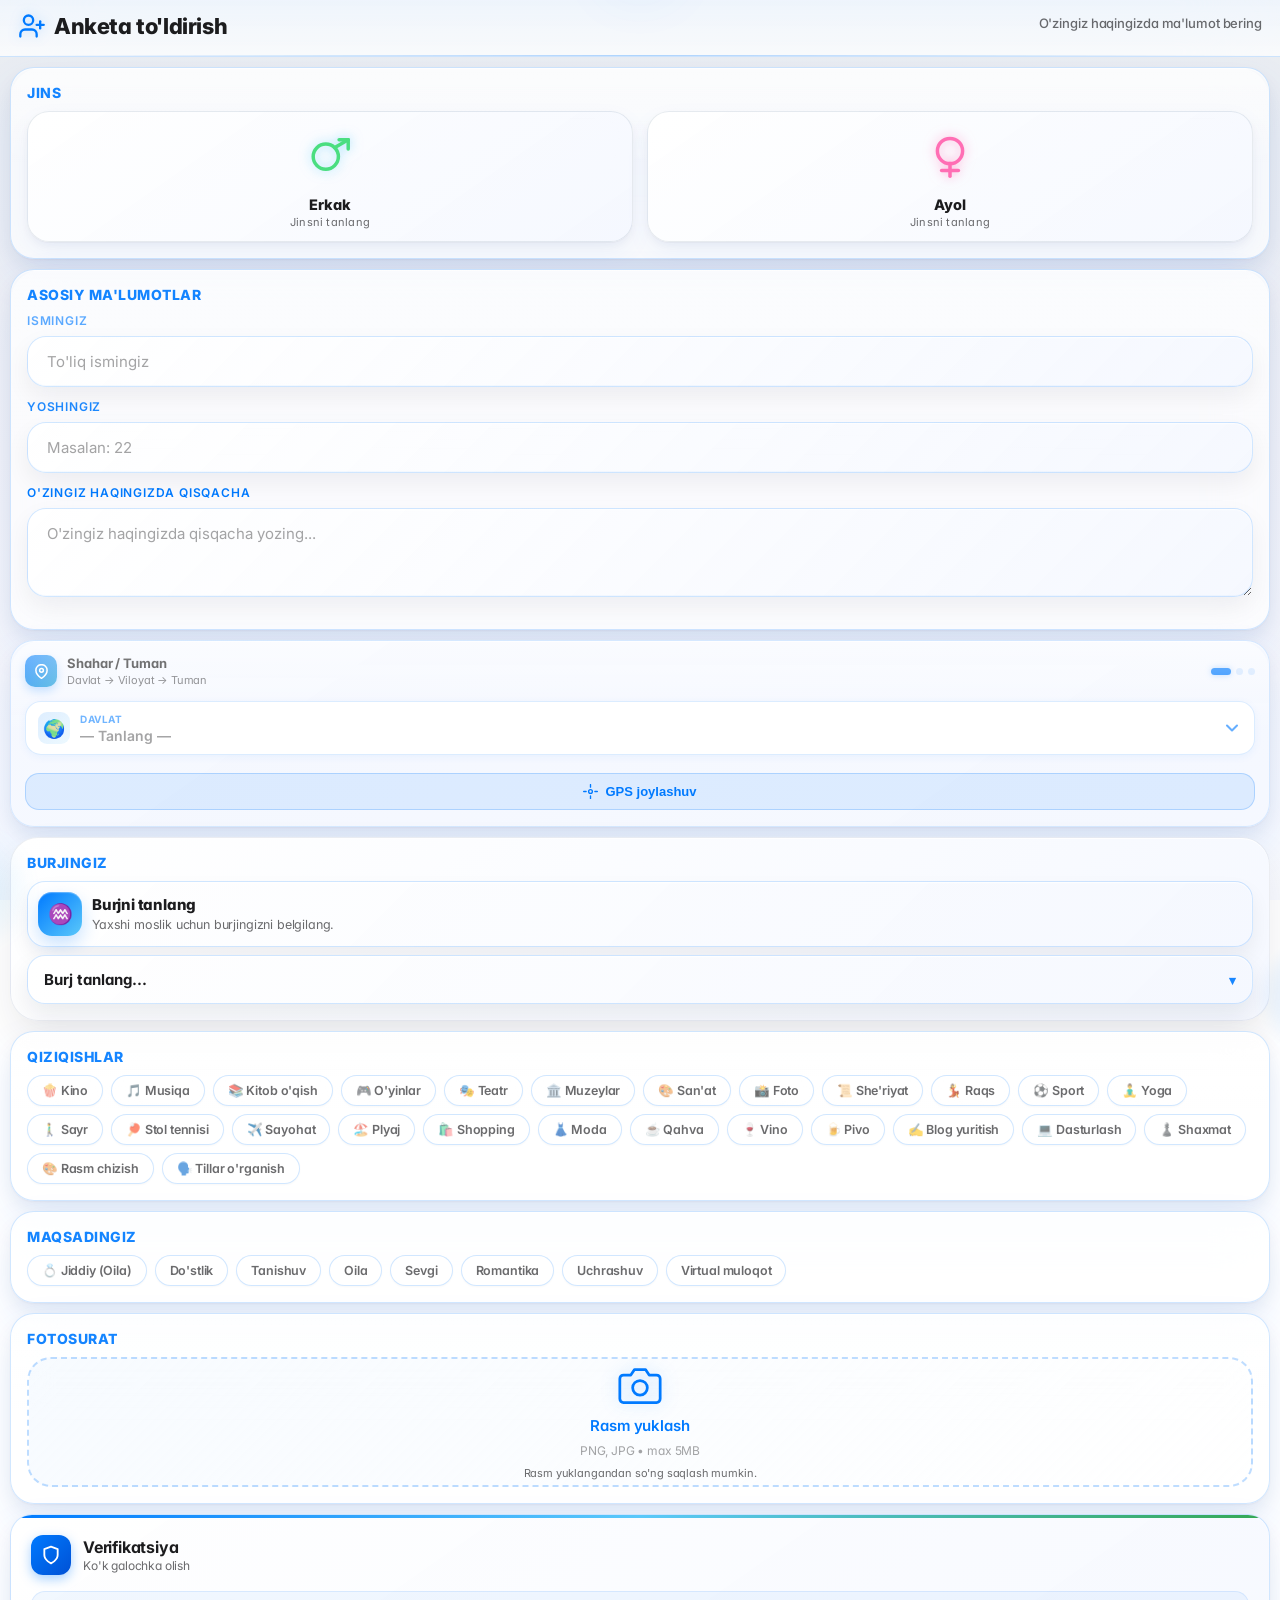
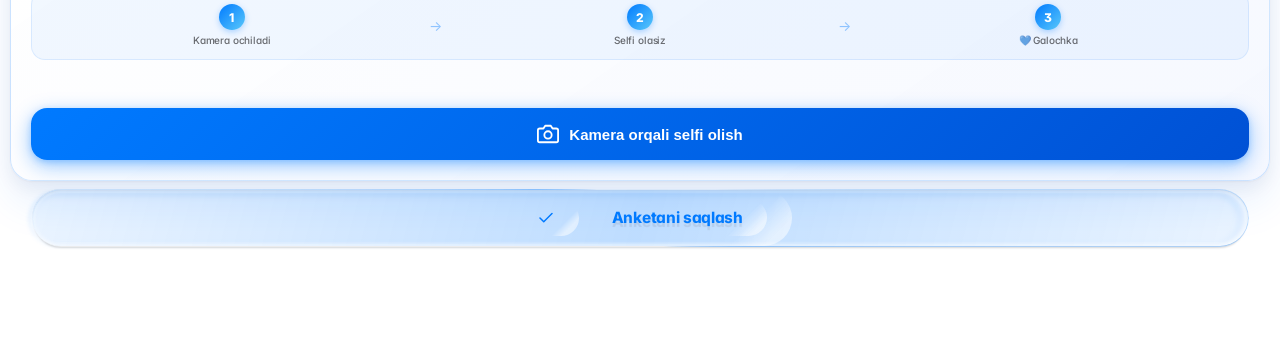
==== index.html @ a0c64627 "Update index.html" ====
<!DOCTYPE html>
<html lang="uz">
<head>
  <meta charset="UTF-8" />
  <meta name="viewport" content="width=device-width, initial-scale=1.0" />
  <meta name="theme-color" content="#F2F2F7" />
  <meta name="apple-mobile-web-app-capable" content="yes" />
  <meta name="apple-mobile-web-app-status-bar-style" content="default" />
  <title data-i18n="app_title">Do'stlik & Tanishuv</title>
  <link rel="preconnect" href="https://fonts.googleapis.com">
  <link rel="preconnect" href="https://fonts.gstatic.com" crossorigin>
  <script src="https://telegram.org/js/telegram-web-app.js"></script>
  <link rel="stylesheet" href="style.css" />
<base target="_blank">
</head>
<body>

<!-- TOAST -->
<div class="toast" id="toast"></div>

<!-- MATCH OVERLAY -->
<div id="match-overlay" class="match-overlay" style="display:none;">
  <div class="match-emoji">🎉</div>
  <h2 class="match-title">Match!</h2>
  <p class="match-sub" data-i18n="match_subtitle">Endi muloqot boshlashingiz mumkin</p>
  <button class="match-btn" onclick="closeMatchOverlay(); showPage('chats');" data-i18n="match_btn">Ajoyib!</button>
</div>

<!-- PROFILE DETAIL MODAL -->
<div id="profile-modal" class="modal-overlay" style="display:none;" onclick="closeProfileModal(event)">
  <div class="modal-content" onclick="event.stopPropagation()">
    <button class="modal-close" onclick="closeProfileModal()">✕</button>
    <div id="profile-modal-body"></div>
  </div>
</div>

<div id="likes-modal" class="modal-overlay" style="display:none;" onclick="closeLikesModal(event)">
  <div class="modal-content" onclick="event.stopPropagation()">
    <button class="modal-close" onclick="closeLikesModal()">✕</button>
    <div id="likes-modal-body"></div>
  </div>
</div>

<div id="search-results-modal" class="modal-overlay search-results-overlay" style="display:none;" onclick="closeSearchResultsModal(event)">
  <div class="search-results-sheet" onclick="event.stopPropagation()">
    <div class="results-float-controls">
      <button class="results-float-btn results-float-report" id="results-report-btn" onclick="event.stopPropagation(); reportCurrentSearchCandidate()" title="Shikoyat" style="display:none;">
        <svg viewBox="0 0 24 24" fill="none" stroke="currentColor" stroke-width="2" stroke-linecap="round" stroke-linejoin="round"><path d="M10.29 3.86 1.82 18a2 2 0 0 0 1.71 3h16.94a2 2 0 0 0 1.71-3L13.71 3.86a2 2 0 0 0-3.42 0z"/><line x1="12" y1="9" x2="12" y2="13"/><line x1="12" y1="17" x2="12.01" y2="17"/></svg>
      </button>
      <button class="results-float-btn results-float-close" onclick="event.stopPropagation(); closeSearchResultsModal()" title="Yopish">
        <svg viewBox="0 0 24 24" fill="none" stroke="currentColor" stroke-width="2.4" stroke-linecap="round" stroke-linejoin="round"><line x1="18" y1="6" x2="6" y2="18"/><line x1="6" y1="6" x2="18" y2="18"/></svg>
      </button>
    </div>
    <div id="search-results-panel-body" class="search-results-panel-body"></div>
  </div>
</div>

<div id="photo-viewer-modal" class="modal-overlay photo-viewer-overlay" style="display:none;" onclick="closePhotoViewer(event)">
  <div class="photo-viewer-shell" onclick="event.stopPropagation()">
    <button class="modal-close" onclick="closePhotoViewer()">✕</button>
    <div class="photo-viewer-frame">
      <img id="photo-viewer-img" src="" alt="" />
    </div>
    <div class="photo-viewer-caption" id="photo-viewer-caption" data-i18n="photo_viewer_photo">Foto</div>
  </div>
</div>

<!-- LIMIT EXCEEDED MODAL -->
<div id="limit-modal" class="modal-overlay" style="display:none;" onclick="closeLimitModal(event)">
  <div class="modal-content" onclick="event.stopPropagation()">
    <button class="modal-close" onclick="closeLimitModal()">✕</button>
    <div style="text-align:center; margin-bottom:20px;">
      <div style="font-size:48px; margin-bottom:12px;">⏳</div>
      <h2 style="font-size:22px; font-weight:800; margin-bottom:8px;" data-i18n="limit_exceeded_title">Kunlik limit tugadi</h2>
      <p style="color:var(--text-secondary); font-size:15px; line-height:1.5;" id="limit-modal-text" data-i18n="limit_exceeded_desc">
        Sizning kunlik limitingiz tugadi.
      </p>
    </div>
    <div style="background:var(--accent-tint-06); border:1px solid var(--glass-border); border-radius:16px; padding:16px; margin-bottom:16px;">
      <div style="font-weight:700; font-size:15px; margin-bottom:10px; color:var(--ios-blue);" data-i18n="daily_limits">📊 Kunlik limitlar:</div>
      <div style="font-size:14px; color:var(--text-secondary); line-height:2;">
        <span data-i18n="likes_limit">• Like: 25 ta</span><br>
        <span data-i18n="messages_limit">• Xabar yuborish: 10 ta</span><br>
        <span data-i18n="super_likes_limit">• Super Like: 10 ta</span>
      </div>
    </div>
    <div style="background:rgba(255,200,0,0.06); border:1px solid rgba(255,200,0,0.2); border-radius:16px; padding:16px; margin-bottom:16px;">
      <div style="font-weight:700; font-size:15px; margin-bottom:10px; color:#FF9500;" data-i18n="increase_limits">🎁 Limitni oshirish:</div>
      <div style="font-size:14px; color:var(--text-secondary); line-height:2;">
        <span data-i18n="invite_5">• Guruhga 5 ta odam qo'shing → 1 hafta limitsiz</span><br>
        <span data-i18n="invite_10">• Guruhga 10 ta odam qo'shing → 1 oy limitsiz</span>
      </div>
    </div>
    <button class="btn-primary" onclick="openReferralModal()" style="width:100%; padding:16px; border-radius:999rem; margin-bottom:10px;">
      <svg width="20" height="20" viewBox="0 0 24 24" fill="currentColor" style="flex-shrink:0; color:var(--ios-blue);"><path d="M16 11c1.66 0 2.99-1.34 2.99-3S17.66 5 16 5c-1.66 0-3 1.34-3 3s1.34 3 3 3zm-8 0c1.66 0 2.99-1.34 2.99-3S9.66 5 8 5C6.34 5 5 6.34 5 8s1.34 3 3 3zm0 2c-2.33 0-7 1.17-7 3.5V19h14v-2.5c0-2.33-4.67-3.5-7-3.5zm8 0c-.29 0-.62.02-.97.05 1.16.84 1.97 1.97 1.97 3.45V19h6v-2.5c0-2.33-4.67-3.5-7-3.5z"/></svg>
      <span data-i18n="join_group">Guruhga qo'shilish</span>
    </button>
    <div style="text-align:center;">
      <button onclick="closeLimitModal()" style="background:none; border:none; color:var(--text-secondary); font-size:14px; cursor:pointer;" data-i18n="tomorrow">
        Ertaga davom etish
      </button>
    </div>
  </div>
</div>


<!-- Language Modal -->
<div class="lang-modal-overlay" id="lang-modal">
    <div class="lang-modal-content">
        <h2 class="lang-modal-title" data-i18n="select_language">🌍 Tilni tanlang</h2>
        <div class="language-selector" id="lang-selector">
            <button class="lang-btn" data-lang="uz" onclick="selectLanguage('uz')">
                <span class="lang-flag">🇺🇿</span>
                <span class="lang-name" data-i18n="lang_uz">O'zbekcha</span>
            </button>
            <button class="lang-btn" data-lang="ru" onclick="selectLanguage('ru')">
                <span class="lang-flag">🇷🇺</span>
                <span class="lang-name" data-i18n="lang_ru">Русский</span>
            </button>
            <button class="lang-btn" data-lang="kk" onclick="selectLanguage('kk')">
                <span class="lang-flag">🇰🇿</span>
                <span class="lang-name" data-i18n="lang_kk">Қазақша</span>
            </button>
            <button class="lang-btn" data-lang="ky" onclick="selectLanguage('ky')">
                <span class="lang-flag">🇰🇬</span>
                <span class="lang-name" data-i18n="lang_ky">Кыргызча</span>
            </button>
            <button class="lang-btn" data-lang="kaa" onclick="selectLanguage('kaa')">
                <span class="lang-flag">🇺🇿</span>
                <span class="lang-name" data-i18n="lang_kaa">Qaraqalpaqsha</span>
            </button>
            <button class="lang-btn" data-lang="tg" onclick="selectLanguage('tg')">
                <span class="lang-flag">🇹🇯</span>
                <span class="lang-name" data-i18n="lang_tg">Тоҷикӣ</span>
            </button>
            <button class="lang-btn" data-lang="en" onclick="selectLanguage('en')">
                <span class="lang-flag">🇬🇧</span>
                <span class="lang-name" data-i18n="lang_en">English</span>
            </button>
        </div>
        <button class="lang-modal-close" onclick="closeLangModal()" data-i18n="close">Yopish</button>
    </div>
</div>

<!-- REFERRAL MODAL (YANGILANGAN) -->
<div id="referral-modal" class="modal-overlay" style="display:none;" onclick="closeReferralModal(event)">
  <div class="modal-content" onclick="event.stopPropagation()">
    <button class="modal-close" onclick="closeReferralModal()">✕</button>
    <div style="text-align:center; margin-bottom:20px;">
      <div style="font-size:48px; margin-bottom:12px;">👥</div>
      <h2 style="font-size:22px; font-weight:800; margin-bottom:8px;" data-i18n="join_group_title">Guruhga qo'shiling</h2>
      <p style="color:var(--text-secondary); font-size:15px; line-height:1.5;" data-i18n="join_group_desc">
        Do'stlaringizni guruhga taklif qiling va limitsiz foydalanish imkoniyatiga ega bo'ling!
      </p>
    </div>
    <div style="background:var(--accent-tint-06); border:1px solid var(--glass-border); border-radius:16px; padding:16px; margin-bottom:16px;">
      <div style="font-weight:700; font-size:15px; margin-bottom:10px; color:var(--ios-blue);" data-i18n="rewards">🎁 Mukofotlar:</div>
      <div style="font-size:14px; color:var(--text-secondary); line-height:2;">
        <span data-i18n="reward_5">• 5 ta do'st → 1 hafta limitsiz</span><br>
        <span data-i18n="reward_10">• 10 ta do'st → 1 oy limitsiz</span>
      </div>
    </div>
    <div id="referral-stats" style="font-size:14px; color:var(--text-secondary); margin-bottom:16px; text-align:center;"></div>
    <button id="referral-open-group-btn" onclick="openGroupLink()" style="width:100%; display:flex; align-items:center; justify-content:center; gap:8px; padding:15px 20px; background:var(--ios-blue); color:white; border:none; border-radius:18px; font-weight:700; font-size:15px; cursor:pointer;">
      <svg width="20" height="20" viewBox="0 0 24 24" fill="white"><path d="M21.05 3.02L2.87 10.1c-1.24.5-1.23 1.2-.23 1.5l4.65 1.45 1.8 5.5c.22.6.11.85.75.85.5 0 .72-.23 1-.5l2.4-2.32 4.98 3.67c.92.5 1.58.24 1.82-.85l3.3-15.5c.34-1.34-.5-1.94-1.29-1.38z"/></svg>
      <span data-i18n="open_group">Guruhni ochish</span>
    </button>
  </div>
</div>

<!-- CHAT ROOM MODAL -->
<div id="chat-modal" class="chat-modal" style="display:none;">
  <div class="chat-header">
    <button class="chat-back" onclick="closeChatRoom()">
      <svg width="24" height="24" viewBox="0 0 24 24" fill="none" stroke="currentColor" stroke-width="2.5" stroke-linecap="round" stroke-linejoin="round"><path d="M19 12H5M12 19l-7-7 7-7"/></svg>
    </button>
    <div class="chat-user-info">
      <img id="chat-user-photo" src="" alt="" />
      <span id="chat-user-name" data-i18n="chat_user_default">Foydalanuvchi</span>
    </div>
    <div class="anon-header-actions">
      <button class="anon-header-btn anon-header-btn-danger" onclick="openReportModal(currentChatPartner && currentChatPartner.user ? currentChatPartner.user.telegram_id : null, 'chat')" data-i18n-title="report_btn_title" title="Shikoyat">
        <svg width="20" height="20" viewBox="0 0 24 24" fill="none" stroke="currentColor" stroke-width="2" stroke-linecap="round" stroke-linejoin="round"><path d="M4 15s1-1 4-1 5 2 8 2 4-1 4-1V3s-1 1-4 1-5-2-8-2-4 1-4 1z"/><line x1="4" y1="22" x2="4" y2="15"/></svg>
      </button>
    </div>
  </div>
  <div class="chat-messages" id="chat-messages"></div>
  <div id="emoji-panel" class="emoji-panel" style="display:none;">
    <div class="emoji-grid">
      <span onclick="insertEmoji('😊')">😊</span><span onclick="insertEmoji('😂')">😂</span><span onclick="insertEmoji('❤️')">❤️</span><span onclick="insertEmoji('🥰')">🥰</span><span onclick="insertEmoji('😍')">😍</span><span onclick="insertEmoji('🔥')">🔥</span>
      <span onclick="insertEmoji('👋')">👋</span><span onclick="insertEmoji('👍')">👍</span><span onclick="insertEmoji('🙏')">🙏</span><span onclick="insertEmoji('😘')">😘</span><span onclick="insertEmoji('💋')">💋</span><span onclick="insertEmoji('🌹')">🌹</span>
      <span onclick="insertEmoji('😎')">😎</span><span onclick="insertEmoji('🤔')">🤔</span><span onclick="insertEmoji('😅')">😅</span><span onclick="insertEmoji('😭')">😭</span><span onclick="insertEmoji('🥺')">🥺</span><span onclick="insertEmoji('😜')">😜</span>
      <span onclick="insertEmoji('✨')">✨</span><span onclick="insertEmoji('🎉')">🎉</span><span onclick="insertEmoji('💯')">💯</span><span onclick="insertEmoji('😇')">😇</span><span onclick="insertEmoji('🤗')">🤗</span><span onclick="insertEmoji('💪')">💪</span>
    </div>
  </div>
  <div class="chat-input-area">
    <button class="chat-emoji-btn" onclick="toggleEmojiPanel()" title="Emoji">
      <svg width="22" height="22" viewBox="0 0 24 24" fill="none" stroke="currentColor" stroke-width="2" stroke-linecap="round" stroke-linejoin="round"><circle cx="12" cy="12" r="10"/><path d="M8 14s1.5 2 4 2 4-2 4-2"/><line x1="9" y1="9" x2="9.01" y2="9"/><line x1="15" y1="9" x2="15.01" y2="9"/></svg>
    </button>
    <label class="chat-img-btn" data-i18n-title="chat_image_btn" title="Rasm yuborish">
      <input type="file" accept="image/*" style="display:none;" onchange="sendImageMessage(this)" />
      <svg width="22" height="22" viewBox="0 0 24 24" fill="none" stroke="currentColor" stroke-width="2" stroke-linecap="round" stroke-linejoin="round"><rect x="3" y="3" width="18" height="18" rx="2" ry="2"/><circle cx="8.5" cy="8.5" r="1.5"/><polyline points="21 15 16 10 5 21"/></svg>
    </label>
    <div class="chat-input-wrap">
      <input type="text" id="chat-input" class="chat-input-field" data-i18n-placeholder="chat_input_placeholder" placeholder="Xabar yozing..." maxlength="500" onkeydown="if(event.key==='Enter'){event.preventDefault();sendChatMessage();}" />
    </div>
    <button class="chat-send-btn" id="chat-send-btn" onclick="sendChatMessage()">
      <svg width="20" height="20" viewBox="0 0 24 24" fill="none" stroke="currentColor" stroke-width="2.5" stroke-linecap="round" stroke-linejoin="round"><line x1="22" y1="2" x2="11" y2="13"/><polygon points="22 2 15 22 11 13 2 9 22 2"/></svg>
    </button>
  </div>
</div>


<!-- ANONIM TUNGI CHAT MODAL -->
<div id="anon-chat-modal" class="chat-modal" style="display:none;">
  <div class="chat-header">
    <button class="chat-back" onclick="closeAnonChatRoom()">
      <svg width="24" height="24" viewBox="0 0 24 24" fill="none" stroke="currentColor" stroke-width="2.5" stroke-linecap="round" stroke-linejoin="round"><path d="M19 12H5M12 19l-7-7 7-7"/></svg>
    </button>
    <div class="chat-user-info">
      <div class="anon-avatar">🕶️</div>
      <span data-i18n="anon_title">Anonim suhbatdosh</span>
    </div>
    <div class="anon-header-actions">
      <button class="anon-header-btn" id="anon-reveal-btn" onclick="requestAnonReveal()" data-i18n-title="anon_reveal_btn" title="Profilni ochish">
        <svg width="20" height="20" viewBox="0 0 24 24" fill="none" stroke="currentColor" stroke-width="2" stroke-linecap="round" stroke-linejoin="round"><path d="M1 12s4-8 11-8 11 8 11 8-4 8-11 8-11-8-11-8z"/><circle cx="12" cy="12" r="3"/></svg>
      </button>
      <button class="anon-header-btn anon-header-btn-danger" onclick="openReportModal(null, 'anon_chat')" data-i18n-title="report_btn_title" title="Shikoyat">
        <svg width="20" height="20" viewBox="0 0 24 24" fill="none" stroke="currentColor" stroke-width="2" stroke-linecap="round" stroke-linejoin="round"><path d="M4 15s1-1 4-1 5 2 8 2 4-1 4-1V3s-1 1-4 1-5-2-8-2-4 1-4 1z"/><line x1="4" y1="22" x2="4" y2="15"/></svg>
      </button>
      <button class="anon-header-btn anon-header-btn-danger" onclick="disconnectAnonChat()" data-i18n-title="anon_disconnect_btn" title="Ajratish">
        <svg width="20" height="20" viewBox="0 0 24 24" fill="none" stroke="currentColor" stroke-width="2" stroke-linecap="round" stroke-linejoin="round"><line x1="18" y1="6" x2="6" y2="18"/><line x1="6" y1="6" x2="18" y2="18"/></svg>
      </button>
    </div>
  </div>
  <div id="anon-reveal-status" class="anon-reveal-status" style="display:none;"></div>
  <div class="chat-messages" id="anon-chat-messages"></div>
  <div id="anon-emoji-panel" class="emoji-panel" style="display:none;">
    <div class="emoji-grid">
      <span onclick="insertEmoji('😊','anon-chat-input')">😊</span><span onclick="insertEmoji('😂','anon-chat-input')">😂</span><span onclick="insertEmoji('❤️','anon-chat-input')">❤️</span><span onclick="insertEmoji('🥰','anon-chat-input')">🥰</span><span onclick="insertEmoji('😍','anon-chat-input')">😍</span><span onclick="insertEmoji('🔥','anon-chat-input')">🔥</span>
      <span onclick="insertEmoji('👋','anon-chat-input')">👋</span><span onclick="insertEmoji('👍','anon-chat-input')">👍</span><span onclick="insertEmoji('🙏','anon-chat-input')">🙏</span><span onclick="insertEmoji('😘','anon-chat-input')">😘</span><span onclick="insertEmoji('💋','anon-chat-input')">💋</span><span onclick="insertEmoji('🌹','anon-chat-input')">🌹</span>
      <span onclick="insertEmoji('😎','anon-chat-input')">😎</span><span onclick="insertEmoji('🤔','anon-chat-input')">🤔</span><span onclick="insertEmoji('😅','anon-chat-input')">😅</span><span onclick="insertEmoji('😭','anon-chat-input')">😭</span><span onclick="insertEmoji('🥺','anon-chat-input')">🥺</span><span onclick="insertEmoji('😜','anon-chat-input')">😜</span>
      <span onclick="insertEmoji('✨','anon-chat-input')">✨</span><span onclick="insertEmoji('🎉','anon-chat-input')">🎉</span><span onclick="insertEmoji('💯','anon-chat-input')">💯</span><span onclick="insertEmoji('😇','anon-chat-input')">😇</span><span onclick="insertEmoji('🤗','anon-chat-input')">🤗</span><span onclick="insertEmoji('💪','anon-chat-input')">💪</span>
    </div>
  </div>
  <div class="chat-input-area">
    <button class="chat-emoji-btn" onclick="toggleEmojiPanel('anon-emoji-panel')" title="Emoji">
      <svg width="22" height="22" viewBox="0 0 24 24" fill="none" stroke="currentColor" stroke-width="2" stroke-linecap="round" stroke-linejoin="round"><circle cx="12" cy="12" r="10"/><path d="M8 14s1.5 2 4 2 4-2 4-2"/><line x1="9" y1="9" x2="9.01" y2="9"/><line x1="15" y1="9" x2="15.01" y2="9"/></svg>
    </button>
    <label class="chat-img-btn" data-i18n-title="chat_image_btn" title="Rasm yuborish">
      <input type="file" accept="image/*" style="display:none;" onchange="sendAnonImageMessage(this)" />
      <svg width="22" height="22" viewBox="0 0 24 24" fill="none" stroke="currentColor" stroke-width="2" stroke-linecap="round" stroke-linejoin="round"><rect x="3" y="3" width="18" height="18" rx="2" ry="2"/><circle cx="8.5" cy="8.5" r="1.5"/><polyline points="21 15 16 10 5 21"/></svg>
    </label>
    <div class="chat-input-wrap">
      <input type="text" id="anon-chat-input" class="chat-input-field" data-i18n-placeholder="chat_input_placeholder" placeholder="Xabar yozing..." maxlength="500" onkeydown="if(event.key==='Enter'){event.preventDefault();sendAnonChatMessage();}" />
    </div>
    <button class="chat-send-btn" id="anon-chat-send-btn" onclick="sendAnonChatMessage()">
      <svg width="20" height="20" viewBox="0 0 24 24" fill="none" stroke="currentColor" stroke-width="2.5" stroke-linecap="round" stroke-linejoin="round"><line x1="22" y1="2" x2="11" y2="13"/><polygon points="22 2 15 22 11 13 2 9 22 2"/></svg>
    </button>
  </div>
</div>


<!-- ======= PAGE: PROFILE ======= -->
<div class="page" id="page-profile">
  <div class="header">
    <div class="header-title">
      <span class="header-icon"><svg viewBox="0 0 24 24" fill="none" stroke="currentColor" stroke-width="2" stroke-linecap="round" stroke-linejoin="round"><path d="M16 21v-2a4 4 0 0 0-4-4H6a4 4 0 0 0-4 4v2"/><circle cx="9" cy="7" r="4"/><line x1="19" y1="8" x2="19" y2="14"/><line x1="22" y1="11" x2="16" y2="11"/></svg></span>
      <span data-i18n="fill_profile">Anketa to'ldirish</span>
    </div>
    <div class="header-sub" data-i18n="about_yourself">O'zingiz haqingizda ma'lumot bering</div>
  </div>

  <div class="card">
    <div class="section-title" data-i18n="gender">Jins</div>
    <div class="gender-selector">
      <div class="gender-btn gender-male-btn" id="gender-erkak" onclick="selectGender('erkak')" data-i18n-title="male" data-i18n-title="male" title="Erkak">
        <span class="g-icon g-icon-male">
          <svg class="neon-gender-svg" viewBox="0 0 80 80" fill="none" xmlns="http://www.w3.org/2000/svg">
            <circle cx="34" cy="38" r="18" stroke="#4ADE80" stroke-width="5" stroke-linecap="round"/>
            <line x1="47" y1="25" x2="66" y2="14" stroke="#4ADE80" stroke-width="5" stroke-linecap="round"/>
            <line x1="53" y1="14" x2="66" y2="14" stroke="#4ADE80" stroke-width="5" stroke-linecap="round"/>
            <line x1="66" y1="14" x2="66" y2="27" stroke="#4ADE80" stroke-width="5" stroke-linecap="round"/>
          </svg>
        </span>
        <span class="gender-label" data-i18n="male">Erkak</span>
        <span class="gender-note" data-i18n="select_gender">Jinsni tanlang</span>
      </div>
      <div class="gender-btn gender-female-btn" id="gender-ayol" onclick="selectGender('ayol')" data-i18n-title="female" data-i18n-title="female" title="Ayol">
        <span class="g-icon g-icon-female">
          <svg class="neon-gender-svg" viewBox="0 0 80 80" fill="none" xmlns="http://www.w3.org/2000/svg">
            <circle cx="40" cy="30" r="18" stroke="#FF6EB4" stroke-width="5" stroke-linecap="round"/>
            <line x1="40" y1="48" x2="40" y2="66" stroke="#FF6EB4" stroke-width="5" stroke-linecap="round"/>
            <line x1="28" y1="58" x2="52" y2="58" stroke="#FF6EB4" stroke-width="5" stroke-linecap="round"/>
          </svg>
        </span>
        <span class="gender-label" data-i18n="female">Ayol</span>
        <span class="gender-note" data-i18n="select_gender">Jinsni tanlang</span>
      </div>
    </div>
  </div>

  <div class="card">
    <div class="section-title" data-i18n="main_info">Asosiy ma'lumotlar</div>
    <div class="form-group">
      <label class="form-label" data-i18n="your_name">Ismingiz</label>
      <input class="form-input" id="inp-name" type="text" data-i18n-placeholder="name_placeholder" placeholder="To'liq ismingiz" maxlength="50" />
    </div>
    <div class="form-group">
      <label class="form-label" data-i18n="your_age">Yoshingiz</label>
      <input class="form-input" id="inp-age" type="number" data-i18n-placeholder="age_placeholder" placeholder="Masalan: 22" min="16" max="80" />
    </div>
    <div class="form-group">
      <label class="form-label" data-i18n="about_short">O'zingiz haqingizda qisqacha</label>
      <textarea class="form-input" id="inp-about" rows="3" maxlength="220" data-i18n-placeholder="about_placeholder" placeholder="O'zingiz haqingizda qisqacha yozing..."></textarea>
    </div>
  </div>

  <!-- Joylashuv — alohida card, overflow:visible -->
  <div class="card location-card">
    <div class="location-card-header">
      <div class="location-card-icon">
        <svg width="15" height="15" viewBox="0 0 24 24" fill="none" stroke="white" stroke-width="2.4" stroke-linecap="round" stroke-linejoin="round"><path d="M21 10c0 7-9 13-9 13s-9-6-9-13a9 9 0 0 1 18 0z"/><circle cx="12" cy="10" r="3"/></svg>
      </div>
      <div class="location-card-titles">
        <div class="location-card-title" data-i18n="city_district">Joylashuv</div>
        <div class="location-card-sub" data-i18n="loc_step_hint">Davlat → Viloyat → Tuman</div>
      </div>
      <div class="location-steps-inline" id="inp-location-steps">
        <div class="location-step-dot active" id="inp-step-1"></div>
        <div class="location-step-dot" id="inp-step-2"></div>
        <div class="location-step-dot" id="inp-step-3"></div>
      </div>
    </div>

    <div class="location-selects">
      <div class="location-select-wrap" id="inp-country-wrap">
        <input type="hidden" id="inp-country" />
      </div>
      <div class="location-select-wrap" id="inp-region-wrap" style="display:none;">
        <input type="hidden" id="inp-region" />
      </div>
      <div class="location-select-wrap" id="inp-district-wrap" style="display:none;">
        <input type="hidden" id="inp-district" />
      </div>
      <input type="hidden" id="inp-city" />
      <div id="geo-status" class="geo-status" style="display:none;"></div>
      <button type="button" id="geo-direct-btn" class="geo-direct-btn" onclick="useGpsDirectFill()">
        <svg width="15" height="15" viewBox="0 0 24 24" fill="none" stroke="currentColor" stroke-width="2.2" stroke-linecap="round" stroke-linejoin="round"><circle cx="12" cy="12" r="3"/><path d="M12 1v4M12 19v4M1 12h4M19 12h4"/></svg>
        <span data-i18n="use_my_location">GPS joylashuv</span>
      </button>
    </div>
  </div>

  <div class="card zodiac-card">
    <div class="section-title" data-i18n="your_zodiac">Burjingiz</div>
    <div class="zodiac-shell">
      <div class="zodiac-icon">♒</div>
      <div class="zodiac-lead">
        <div class="zodiac-title" data-i18n="select_zodiac">Burjni tanlang</div>
        <div class="zodiac-caption" data-i18n="zodiac_hint">Yaxshi moslik uchun burjingizni belgilang.</div>
      </div>
    </div>

    <button type="button" class="zodiac-picker-toggle" id="zodiac-picker-toggle" onclick="toggleZodiacMenu()" data-i18n="zodiac_select_btn">
      Burj tanlang...
    </button>

    <div class="zodiac-options" id="zodiac-options" style="display:none;">
      <button type="button" class="zodiac-option" data-zodiac="Qo'y" data-i18n-chip="zod_qoy" onclick="selectZodiac('Qo\'y', '♈ Qo\'y')">♈ Qo'y</button>
      <button type="button" class="zodiac-option" data-zodiac="Buzoq" data-i18n-chip="zod_buzoq" onclick="selectZodiac('Buzoq', '♉ Buzoq')">♉ Buzoq</button>
      <button type="button" class="zodiac-option" data-zodiac="Egizak" data-i18n-chip="zod_egizak" onclick="selectZodiac('Egizak', '♊ Egizak')">♊ Egizak</button>
      <button type="button" class="zodiac-option" data-zodiac="Qisqichbaqa" data-i18n-chip="zod_qisqichbaqa" onclick="selectZodiac('Qisqichbaqa', '♋ Qisqichbaqa')">♋ Qisqichbaqa</button>
      <button type="button" class="zodiac-option" data-zodiac="Arslon" data-i18n-chip="zod_arslon" onclick="selectZodiac('Arslon', '♌ Arslon')">♌ Arslon</button>
      <button type="button" class="zodiac-option" data-zodiac="Sunbula" data-i18n-chip="zod_sunbula" onclick="selectZodiac('Sunbula', '♍ Sunbula')">♍ Sunbula</button>
      <button type="button" class="zodiac-option" data-zodiac="Tarozi" data-i18n-chip="zod_tarozi" onclick="selectZodiac('Tarozi', '♎ Tarozi')">♎ Tarozi</button>
      <button type="button" class="zodiac-option" data-zodiac="Chayon" data-i18n-chip="zod_chayon" onclick="selectZodiac('Chayon', '♏ Chayon')">♏ Chayon</button>
      <button type="button" class="zodiac-option" data-zodiac="O'qotar" data-i18n-chip="zod_oqotar" onclick="selectZodiac('O\'qotar', '♐ O\'qotar')">♐ O'qotar</button>
      <button type="button" class="zodiac-option" data-zodiac="Tog' echkisi" data-i18n-chip="zod_tog_echkisi" onclick="selectZodiac('Tog\' echkisi', '♑ Tog\' echkisi')">♑ Tog' echkisi</button>
      <button type="button" class="zodiac-option" data-zodiac="Qovg'a" data-i18n-chip="zod_qovga" onclick="selectZodiac('Qovg\'a', '♒ Qovg\'a')">♒ Qovg'a</button>
      <button type="button" class="zodiac-option" data-zodiac="Baliq" data-i18n-chip="zod_baliq" onclick="selectZodiac('Baliq', '♓ Baliq')">♓ Baliq</button>
    </div>

    <select class="form-select zodiac-select" id="sel-zodiac" style="display:none;">
      <option value="">Tanlang...</option>
      <option>Qo'y</option>
      <option>Buzoq</option>
      <option>Egizak</option>
      <option>Qisqichbaqa</option>
      <option>Arslon</option>
      <option>Sunbula</option>
      <option>Tarozi</option>
      <option>Chayon</option>
      <option>O'qotar</option>
      <option>Tog' echkisi</option>
      <option>Qovg'a</option>
      <option>Baliq</option>
    </select>
  </div>

  <div class="card">
    <div class="section-title" data-i18n="interests">Qiziqishlar</div>
    <div class="chips-wrap" id="interests-chips">
      <div class="chip" data-i18n-chip="int_kino" onclick="toggleChip(this,'interests')">🍿 Kino</div>
      <div class="chip" data-i18n-chip="int_musiqa" onclick="toggleChip(this,'interests')">🎵 Musiqa</div>
      <div class="chip" data-i18n-chip="int_kitob" onclick="toggleChip(this,'interests')">📚 Kitob oʻqish</div>
      <div class="chip" data-i18n-chip="int_oyinlar" onclick="toggleChip(this,'interests')">🎮 Oʻyinlar</div>
      <div class="chip" data-i18n-chip="int_teatr" onclick="toggleChip(this,'interests')">🎭 Teatr</div>
      <div class="chip" data-i18n-chip="int_muzey" onclick="toggleChip(this,'interests')">🏛️ Muzeylar</div>
      <div class="chip" data-i18n-chip="int_sanat" onclick="toggleChip(this,'interests')">🎨 San'at</div>
      <div class="chip" data-i18n-chip="int_foto" onclick="toggleChip(this,'interests')">📸 Foto</div>
      <div class="chip" data-i18n-chip="int_sheeriyat" onclick="toggleChip(this,'interests')">📜 She'riyat</div>
      <div class="chip" data-i18n-chip="int_raqs" onclick="toggleChip(this,'interests')">💃 Raqs</div>
      <div class="chip" data-i18n-chip="int_sport" onclick="toggleChip(this,'interests')">⚽ Sport</div>
      <div class="chip" data-i18n-chip="int_yoga" onclick="toggleChip(this,'interests')">🧘‍♂️ Yoga</div>
      <div class="chip" data-i18n-chip="int_sayr" onclick="toggleChip(this,'interests')">🚶‍♂️ Sayr</div>
      <div class="chip" data-i18n-chip="int_tennis" onclick="toggleChip(this,'interests')">🏓 Stol tennisi</div>
      <div class="chip" data-i18n-chip="int_sayohat" onclick="toggleChip(this,'interests')">✈️ Sayohat</div>
      <div class="chip" data-i18n-chip="int_plyaj" onclick="toggleChip(this,'interests')">🏖️ Plyaj</div>
      <div class="chip" data-i18n-chip="int_shopping" onclick="toggleChip(this,'interests')">🛍️ Shopping</div>
      <div class="chip" data-i18n-chip="int_moda" onclick="toggleChip(this,'interests')">👗 Moda</div>
      <div class="chip" data-i18n-chip="int_qahva" onclick="toggleChip(this,'interests')">☕ Qahva</div>
      <div class="chip" data-i18n-chip="int_vino" onclick="toggleChip(this,'interests')">🍷 Vino</div>
      <div class="chip" data-i18n-chip="int_pivo" onclick="toggleChip(this,'interests')">🍺 Pivo</div>
      <div class="chip" data-i18n-chip="int_blog" onclick="toggleChip(this,'interests')">✍️ Blog yuritish</div>
      <div class="chip" data-i18n-chip="int_dasturlash" onclick="toggleChip(this,'interests')">💻 Dasturlash</div>
      <div class="chip" data-i18n-chip="int_shaxmat" onclick="toggleChip(this,'interests')">♟️ Shaxmat</div>
      <div class="chip" data-i18n-chip="int_rasm" onclick="toggleChip(this,'interests')">🎨 Rasm chizish</div>
      <div class="chip" data-i18n-chip="int_tillar" onclick="toggleChip(this,'interests')">🗣️ Tillar oʻrganish</div>
    </div>
  </div>

  <div class="card">
    <div class="section-title" data-i18n="your_goal">Maqsadingiz</div>
    <div class="chips-wrap" id="goals-chips">
      <div class="chip" data-i18n-chip="goal_jiddiy" onclick="toggleChip(this,'goals')">💍 Jiddiy</div>
      <div class="chip" data-i18n-chip="goal_dostlik" onclick="toggleChip(this,'goals')">Do'stlik</div>
      <div class="chip" data-i18n-chip="goal_tanishuv" onclick="toggleChip(this,'goals')">Tanishuv</div>
      <div class="chip" data-i18n-chip="goal_oila" onclick="toggleChip(this,'goals')">Oila</div>
      <div class="chip" data-i18n-chip="goal_sevgi" onclick="toggleChip(this,'goals')">Sevgi</div>
      <div class="chip" data-i18n-chip="goal_romantika" onclick="toggleChip(this,'goals')">Romantika</div>
      <div class="chip" data-i18n-chip="goal_uchrashuv" onclick="toggleChip(this,'goals')">Uchrashuv</div>
      <div class="chip" data-i18n-chip="goal_virtual" onclick="toggleChip(this,'goals')">Virtual muloqot</div>
    </div>
    <!-- Ayollar uchun qo'shimcha sozlama: faqat jiddiy niyatlilarga ko'rinish -->
    <div id="only-serious-wrap" style="display:none; margin-top:16px;">
      <label class="serious-toggle-label">
        <div class="serious-toggle-text">
          <span class="serious-toggle-icon">🔒</span>
          <div>
            <div class="serious-toggle-title" data-i18n="only_serious_men_title">Faqat jiddiy niyatli yigitlarga ko'rinay</div>
            <div class="serious-toggle-sub" data-i18n="only_serious_men_sub">Anketam faqat "💍 Jiddiy" maqsadli yigitlarga chiqadi</div>
          </div>
        </div>
        <div class="ios-toggle-wrap">
          <input type="checkbox" id="only-serious-toggle" onchange="onOnlySeriousChange()" />
          <span class="ios-toggle-track"></span>
        </div>
      </label>
    </div>
  </div>

  <div class="card">
    <div class="section-title" data-i18n="photo">Fotosurat</div>
    <div class="photo-upload" id="photo-upload-area" onclick="document.getElementById('photo-input').click()">
      <img id="photo-preview" alt="preview" />
      <span class="upload-icon" id="upload-icon"><svg viewBox="0 0 24 24" fill="none" stroke="currentColor" stroke-width="2" stroke-linecap="round" stroke-linejoin="round"><path d="M23 19a2 2 0 0 1-2 2H3a2 2 0 0 1-2-2V8a2 2 0 0 1 2-2h4l2-3h6l2 3h4a2 2 0 0 1 2 2z"/><circle cx="12" cy="13" r="4"/></svg></span>
      <span class="upload-text" id="upload-text" data-i18n="upload_photo">Rasm yuklash</span>
      <span class="upload-sub" id="upload-sub" data-i18n="photo_format">PNG, JPG • max 5MB</span>
      <span class="upload-status" id="upload-status" aria-live="polite" data-i18n="photo_hint">Rasm yuklangandan so'ng saqlash mumkin.</span>
    </div>
    <input type="file" id="photo-input" accept="image/*" style="display:none" onchange="previewPhoto(this)" />
  </div>

  <!-- ======= VERIFIKATSIYA BO'LIMI ======= -->
  <div class="card verif-card" id="verification-card">
    <div class="verif-header">
      <div class="verif-header-left">
        <div class="verif-icon-wrap">
          <svg width="20" height="20" viewBox="0 0 24 24" fill="none" stroke="white" stroke-width="2.2" stroke-linecap="round" stroke-linejoin="round"><path d="M12 22s8-4 8-10V5l-8-3-8 3v7c0 6 8 10 8 10z"/></svg>
        </div>
        <div>
          <div class="verif-title" data-i18n="verif_title">Verifikatsiya</div>
          <div class="verif-sub" data-i18n="verif_sub">Ko'k galochka olish</div>
        </div>
      </div>
      <span id="verified-badge-form" class="verif-badge-pill" style="display:none;">
        <svg width="11" height="11" viewBox="0 0 24 24" fill="none" stroke="white" stroke-width="3" stroke-linecap="round" stroke-linejoin="round"><polyline points="20 6 9 17 4 12"/></svg>
        <span data-i18n="verif_confirmed">Tasdiqlangan</span>
      </span>
    </div>

    <div class="verif-steps-row">
      <div class="verif-step">
        <div class="verif-step-num">1</div>
        <div class="verif-step-text" data-i18n="verif_step1">Kamera ochiladi</div>
      </div>
      <div class="verif-step-arrow">→</div>
      <div class="verif-step">
        <div class="verif-step-num">2</div>
        <div class="verif-step-text" data-i18n="verif_step2">Selfi olasiz</div>
      </div>
      <div class="verif-step-arrow">→</div>
      <div class="verif-step">
        <div class="verif-step-num">3</div>
        <div class="verif-step-text" data-i18n="verif_step3">💙 Galochka</div>
      </div>
    </div>

    <!-- Preview (selfi olingach ko'rinadi) -->
    <div id="selfie-preview-wrap" class="verif-preview-wrap" style="display:none;">
      <div class="verif-preview-ring">
        <img id="selfie-preview-img" alt="selfie" class="verif-preview-img" />
        <div class="verif-preview-checkmark">
          <svg width="14" height="14" viewBox="0 0 24 24" fill="none" stroke="white" stroke-width="3" stroke-linecap="round" stroke-linejoin="round"><polyline points="20 6 9 17 4 12"/></svg>
        </div>
      </div>
      <div class="verif-preview-label" data-i18n="verif_selfie_ready_label">Selfi tayyor ✓</div>
    </div>

    <!-- Holat xabari -->
    <div id="selfie-status" class="verif-status"></div>

    <!-- Tugmalar -->
    <div class="verif-btn-group">
      <button id="selfie-open-btn" class="verif-btn-camera" onclick="openSelfieCamera()">
        <span class="verif-btn-camera-inner">
          <svg width="22" height="22" viewBox="0 0 24 24" fill="none" stroke="white" stroke-width="2" stroke-linecap="round" stroke-linejoin="round"><path d="M23 19a2 2 0 0 1-2 2H3a2 2 0 0 1-2-2V8a2 2 0 0 1 2-2h4l2-3h6l2 3h4a2 2 0 0 1 2 2z"/><circle cx="12" cy="13" r="4"/></svg>
          <span data-i18n="verif_btn_camera">Kamera orqali selfi olish</span>
        </span>
        <span class="verif-btn-shimmer"></span>
      </button>

      <button id="selfie-send-btn" onclick="sendSelfieForVerification()" class="verif-btn-send" style="display:none;">
        <svg width="18" height="18" viewBox="0 0 24 24" fill="none" stroke="white" stroke-width="2.5" stroke-linecap="round" stroke-linejoin="round"><polyline points="20 6 9 17 4 12"/></svg>
        <span data-i18n="verif_btn_send">Tasdiqlash uchun yuborish</span>
      </button>

      <button id="selfie-retake-btn" onclick="openSelfieCamera()" class="verif-btn-retake" style="display:none;">
        <svg width="16" height="16" viewBox="0 0 24 24" fill="none" stroke="currentColor" stroke-width="2.2" stroke-linecap="round" stroke-linejoin="round"><polyline points="1 4 1 10 7 10"/><path d="M3.51 15a9 9 0 1 0 .49-4.5"/></svg>
        <span data-i18n="verif_btn_retake">Qayta tushirish</span>
      </button>
    </div>
  </div>

  <!-- ======= IN-APP KAMERA MODAL ======= -->
  <div id="selfie-camera-modal" class="selfie-cam-overlay" style="display:none;">
    <div class="selfie-cam-shell">
      <!-- Yuqori panel -->
      <div class="selfie-cam-topbar">
        <button class="selfie-cam-close-btn" onclick="closeSelfieCamera()">
          <svg width="20" height="20" viewBox="0 0 24 24" fill="none" stroke="white" stroke-width="2.5" stroke-linecap="round" stroke-linejoin="round"><line x1="18" y1="6" x2="6" y2="18"/><line x1="6" y1="6" x2="18" y2="18"/></svg>
        </button>
        <div class="selfie-cam-title" data-i18n="verif_selfie_title">Selfi olish</div>
        <button class="selfie-cam-flip-btn" onclick="flipSelfieCamera()" id="selfie-flip-btn">
          <svg width="20" height="20" viewBox="0 0 24 24" fill="none" stroke="white" stroke-width="2.2" stroke-linecap="round" stroke-linejoin="round"><path d="M1 4v6h6"/><path d="M23 20v-6h-6"/><path d="M20.49 9A9 9 0 0 0 5.64 5.64L1 10m22 4l-4.64 4.36A9 9 0 0 1 3.51 15"/></svg>
        </button>
      </div>

      <!-- Video oynasi -->
      <div class="selfie-cam-viewport">
        <video id="selfie-video" class="selfie-cam-video" autoplay playsinline muted></video>
        <!-- Yuz oval ko'rsatkichi -->
        <div class="selfie-face-guide">
          <div class="selfie-face-oval"></div>
          <div class="selfie-face-hint" data-i18n="verif_face_hint">Yuzingizni doira ichiga joylashtiring</div>
        </div>
        <!-- Yuklash overlay -->
        <div class="selfie-cam-loading" id="selfie-cam-loading">
          <div class="selfie-cam-spinner"></div>
          <div class="selfie-cam-loading-text" data-i18n="verif_cam_loading">Kamera yoqilmoqda...</div>
        </div>
        <!-- Xato overlay -->
        <div class="selfie-cam-error" id="selfie-cam-error" style="display:none;">
          <svg width="40" height="40" viewBox="0 0 24 24" fill="none" stroke="rgba(255,255,255,0.7)" stroke-width="1.5" stroke-linecap="round" stroke-linejoin="round"><path d="M23 19a2 2 0 0 1-2 2H3a2 2 0 0 1-2-2V8a2 2 0 0 1 2-2h4l2-3h6l2 3h4a2 2 0 0 1 2 2z"/><circle cx="12" cy="13" r="4"/></svg>
          <div class="selfie-cam-error-text" id="selfie-cam-error-text" data-i18n="verif_cam_no_permission">Kameraga ruxsat bering</div>
          <button class="selfie-cam-fallback-btn" onclick="triggerFallbackInput()" data-i18n="verif_gallery_btn">Galereyadan tanlash</button>
        </div>
      </div>

      <!-- Pastki panel: suratga tushirish tugmasi -->
      <div class="selfie-cam-bottom">
        <div class="selfie-cam-bottom-inner">
          <div style="width:48px;"></div>
          <button class="selfie-shutter-btn" id="selfie-shutter-btn" onclick="takeSelfieSnapshot()">
            <div class="selfie-shutter-outer">
              <div class="selfie-shutter-inner"></div>
            </div>
          </button>
          <div style="width:48px;"></div>
        </div>
        <div class="selfie-cam-hint" data-i18n="verif_shutter_hint">Tugmani bosib selfi oling</div>
      </div>

      <!-- Canvas (ko'rinmas, rasm olish uchun) -->
      <canvas id="selfie-canvas" style="display:none;"></canvas>
    </div>
  </div>

  <!-- Fallback: eski file input (getUserMedia ishlamasa) -->
  <input type="file" id="selfie-input-fallback" accept="image/*" capture="user"
    style="display:none;" onchange="onSelfieSelected(this)" />

  <div style="padding: 8px 16px 12px;">
      <div class="btn-primary-wrap">
      <div class="btn-primary-shadow"></div>
      <button id="save-profile-btn" class="btn-primary" onclick="saveProfile()" disabled>
          <span>
              <span class="btn-icon">  <!-- style="display:inline-flex;vertical-align:middle;margin-right:6px;" olib tashlandi -->
                  <svg viewBox="0 0 24 24" fill="none" stroke="currentColor" stroke-width="2" stroke-linecap="round" stroke-linejoin="round"><polyline points="20 6 9 17 4 12"/></svg>
              </span>
              <span data-i18n="save_profile">Anketani saqlash</span>
          </span>
      </button>
    </div>
  </div>
</div>


<!-- ======= PAGE: SEARCH (YANGILANGAN) ======= -->
<div class="page active" id="page-search">
  <div class="header header--compact">
    <div class="header-left">
      <div class="header-title-row">
        <span class="header-icon"><svg viewBox="0 0 24 24" fill="none" stroke="currentColor" stroke-width="2.2" stroke-linecap="round" stroke-linejoin="round"><circle cx="11" cy="11" r="8"/><path d="m21 21-4.3-4.3"/></svg></span>
        <span class="header-title-text" data-i18n="search">Qidirish</span>
      </div>
    </div>
    <div class="header-actions">
      <button class="stats-toggle-btn" id="stats-toggle-btn" onclick="toggleMiniStats()" title="Reyting">
        <svg width="16" height="16" viewBox="0 0 24 24" fill="none" stroke="currentColor" stroke-width="2.2" stroke-linecap="round" stroke-linejoin="round"><path d="M6 9H4.5a2.5 2.5 0 0 0 0 5H6"/><path d="M18 9h1.5a2.5 2.5 0 0 0 0-5H18"/><path d="M4 22h16"/><path d="M10 14.66V17c0 .55-.47.98-.97 1.21C7.85 18.75 7 20.24 7 22"/><path d="M14 14.66V17c0 .55.47.98.97 1.21C16.15 18.75 17 20.24 17 22"/><path d="M18 2H6v7a6 6 0 0 0 12 0V2z"/></svg>
        <span id="stats-toggle-label" data-i18n="top_label">TOP</span>
      </button>
      <button class="icon-btn icon-btn--sm" id="search-likes-btn" onclick="openIncomingLikesModal()" data-i18n-title="people_who_liked_you" title="Sizga like yuborganlar">
        <svg viewBox="0 0 24 24" fill="none" stroke="currentColor" stroke-width="2" stroke-linecap="round" stroke-linejoin="round"><path d="M21 15a2 2 0 0 1-2 2H7l-4 4V5a2 2 0 0 1 2-2h14a2 2 0 0 1 2 2z"/></svg>
        <span class="icon-badge" id="search-likes-badge" style="display:none;">0</span>
      </button>
    </div>
  </div>

  <!-- ======= STATISTIKA MINI-PANEL (collapsible) ======= -->
  <div class="stats-mini-panel" id="stats-mini-panel" style="display:none;">
    <!-- 4 ta tugma -->
    <div class="top-panel-tabs">
      <button class="top-panel-btn active" id="tpbtn-active" onclick="switchTopPanelTab('active')">
        <span class="top-panel-btn-icon">🔥</span>
        <span class="top-panel-btn-label" data-i18n="top_btn_active">Faollar</span>
      </button>
      <button class="top-panel-btn" id="tpbtn-likes" onclick="switchTopPanelTab('likes')">
        <span class="top-panel-btn-icon">💙</span>
        <span class="top-panel-btn-label" data-i18n="top_btn_likes">Like TOP</span>
      </button>
      <button class="top-panel-btn" id="tpbtn-superlikes" onclick="switchTopPanelTab('superlikes')">
        <span class="top-panel-btn-icon">⭐</span>
        <span class="top-panel-btn-label" data-i18n="top_btn_superlikes">Super TOP</span>
      </button>
      <button class="top-panel-btn" id="tpbtn-champion" onclick="switchTopPanelTab('champion')">
        <span class="top-panel-btn-icon">🏆</span>
        <span class="top-panel-btn-label" data-i18n="top_btn_champion">Chempion</span>
      </button>
    </div>
    <!-- Tanlangan bo'lim kontent -->
    <div class="stats-mini-body" id="stats-mini-body">
      <div class="stats-mini-loading"><div class="spinner"></div></div>
    </div>
  </div>

  <!-- Asosiy qidirish -->
  <div class="card">
    <div class="section-title" data-i18n="search">Qidirish</div>
    <div class="form-group">
      <label class="form-label" data-i18n="search_by_name">Ism bo'yicha</label>
      <input class="form-input" id="sf-name" type="text" data-i18n-placeholder="name_search_placeholder" placeholder="Ism kiriting..." maxlength="50" />
    </div>
    <div class="section-title" style="margin-top:16px;" data-i18n="gender">Jins</div>
    <div class="gender-selector">
      <div class="gender-btn gender-male-btn" id="sf-gender-erkak" onclick="selectSearchGender('erkak')" data-i18n-title="male" data-i18n-title="male" title="Erkak">
        <span class="g-icon g-icon-male">
          <svg class="neon-gender-svg" viewBox="0 0 80 80" fill="none" xmlns="http://www.w3.org/2000/svg">
            <circle cx="34" cy="38" r="18" stroke="#4ADE80" stroke-width="5" stroke-linecap="round"/>
            <line x1="47" y1="25" x2="66" y2="14" stroke="#4ADE80" stroke-width="5" stroke-linecap="round"/>
            <line x1="53" y1="14" x2="66" y2="14" stroke="#4ADE80" stroke-width="5" stroke-linecap="round"/>
            <line x1="66" y1="14" x2="66" y2="27" stroke="#4ADE80" stroke-width="5" stroke-linecap="round"/>
          </svg>
        </span>
        <span class="gender-label" data-i18n="male">Erkak</span>
        <span class="gender-note" data-i18n="gender_filter_hint">Jins bo'yicha filtr</span>
      </div>
      <div class="gender-btn gender-female-btn" id="sf-gender-ayol" onclick="selectSearchGender('ayol')" data-i18n-title="female" data-i18n-title="female" title="Ayol">
        <span class="g-icon g-icon-female">
          <svg class="neon-gender-svg" viewBox="0 0 80 80" fill="none" xmlns="http://www.w3.org/2000/svg">
            <circle cx="40" cy="30" r="18" stroke="#FF6EB4" stroke-width="5" stroke-linecap="round"/>
            <line x1="40" y1="48" x2="40" y2="66" stroke="#FF6EB4" stroke-width="5" stroke-linecap="round"/>
            <line x1="28" y1="58" x2="52" y2="58" stroke="#FF6EB4" stroke-width="5" stroke-linecap="round"/>
          </svg>
        </span>
        <span class="gender-label" data-i18n="female">Ayol</span>
        <span class="gender-note" data-i18n="gender_filter_hint">Jins bo'yicha filtr</span>
      </div>
    </div>
  </div>

  <!-- Kengaytirilgan filtrlar (ixtiyoriy) -->
  <div class="card" style="padding:16px;">
    <button class="btn-secondary" onclick="toggleAdvancedFilters()" style="width:100%; justify-content:center;">
      <span id="adv-filter-btn-text" data-i18n="advanced_filters">🔍 Kengaytirilgan filtrlar</span>
    </button>
    <div id="advanced-filters" style="display:none; margin-top:16px;">
      <div class="section-title" data-i18n="age">Yoshi</div>
      <div class="age-range-wrap">
        <div class="form-group" style="margin:0">
          <label class="form-label" data-i18n="age_from">Dan</label>
          <input class="form-input" id="sf-age-from" type="number" placeholder="16" min="16" max="80" />
        </div>
        <div class="form-group" style="margin:0">
          <label class="form-label" data-i18n="age_to">Gacha</label>
          <input class="form-input" id="sf-age-to" type="number" placeholder="50" min="16" max="80" />
        </div>
      </div>
      <!-- Qidiruv doirasi toggle -->
      <div class="search-scope-toggle" id="search-scope-wrap" style="margin:16px 0 4px;">
        <div class="search-scope-label" data-i18n="search_scope_label">🌍 Qidiruv doirasi</div>
        <div class="search-scope-row">
          <button class="scope-btn active" id="scope-btn-my" onclick="setSearchScope('my')" data-i18n="scope_my_area">📍 O'z hududim</button>
          <button class="scope-btn" id="scope-btn-ca" onclick="setSearchScope('central_asia')" data-i18n="scope_central_asia">🌐 Butun Markaziy Osiyo</button>
        </div>
      </div>

      <!-- Qidiruv: Joylashuv — location-card -->
      <div class="location-card" id="search-location-card" style="margin:8px 0 4px; border-radius:18px;">
        <div class="location-card-header">
          <div class="location-card-icon">
            <svg width="15" height="15" viewBox="0 0 24 24" fill="none" stroke="white" stroke-width="2.4" stroke-linecap="round" stroke-linejoin="round"><path d="M21 10c0 7-9 13-9 13s-9-6-9-13a9 9 0 0 1 18 0z"/><circle cx="12" cy="10" r="3"/></svg>
          </div>
          <div class="location-card-titles">
            <div class="location-card-title" data-i18n="city_label">📍 Joylashuv bo'yicha qidirish</div>
            <div class="location-card-sub" data-i18n="loc_step_hint">Davlat → Viloyat → Tuman</div>
          </div>
          <div class="location-steps-inline" id="sf-location-steps">
            <div class="location-step-dot active" id="sf-step-1"></div>
            <div class="location-step-dot" id="sf-step-2"></div>
            <div class="location-step-dot" id="sf-step-3"></div>
          </div>
        </div>
        <div class="location-selects">
          <div class="location-select-wrap" id="sf-country-wrap">
            <input type="hidden" id="sf-country" />
          </div>
          <div class="location-select-wrap" id="sf-region-wrap" style="display:none;">
            <input type="hidden" id="sf-region" />
          </div>
          <div class="location-select-wrap" id="sf-district-wrap" style="display:none;">
            <input type="hidden" id="sf-district" />
          </div>
          <input type="hidden" id="sf-city" />
        </div>
      </div>
      <div class="section-title" style="margin-top:16px;" data-i18n="goal">Maqsad</div>
      <div class="chips-wrap" id="sf-goals-chips">
        <div class="chip" data-i18n-chip="goal_jiddiy" onclick="toggleChip(this,'sf-goals')">💍 Jiddiy</div>
        <div class="chip" data-i18n-chip="goal_dostlik" onclick="toggleChip(this,'sf-goals')">Do'stlik</div>
        <div class="chip" data-i18n-chip="goal_tanishuv" onclick="toggleChip(this,'sf-goals')">Tanishuv</div>
        <div class="chip" data-i18n-chip="goal_oila" onclick="toggleChip(this,'sf-goals')">Oila</div>
        <div class="chip" data-i18n-chip="goal_sevgi" onclick="toggleChip(this,'sf-goals')">Sevgi</div>
        <div class="chip" data-i18n-chip="goal_romantika" onclick="toggleChip(this,'sf-goals')">Romantika</div>
        <div class="chip" data-i18n-chip="goal_uchrashuv" onclick="toggleChip(this,'sf-goals')">Uchrashuv</div>
        <div class="chip" data-i18n-chip="goal_virtual" onclick="toggleChip(this,'sf-goals')">Virtual muloqot</div>
      </div>
      <div class="section-title" style="margin-top:16px;" data-i18n="zodiac_search">⭐ Burj bo'yicha qidirish</div>
      <div class="zodiac-card" style="padding:14px; margin-bottom:10px;">
        <div class="zodiac-shell" style="margin-bottom:10px;">
          <div class="zodiac-icon">♒</div>
          <div class="zodiac-lead">
            <div class="zodiac-title" style="font-size:14px;" data-i18n="select_zodiac_search">Burj tanlang</div>
            <div class="zodiac-caption" style="font-size:12px;" data-i18n="zodiac_filter_hint">Qidiruvda burj bo'yicha filtr qo'llang.</div>
          </div>
        </div>

        <button type="button" class="zodiac-picker-toggle" id="sf-zodiac-toggle" onclick="toggleSearchZodiacMenu()" data-i18n="all_zodiacs">
          Barcha burjlar
        </button>

        <div class="zodiac-options" id="sf-zodiac-options" style="display:none;">
          <button type="button" class="zodiac-option" data-zodiac="" onclick="selectSearchZodiac('', 'Barcha burjlar')" data-i18n="all_zodiacs">📋 Barcha burjlar</button>
          <button type="button" class="zodiac-option" data-zodiac="Qo'y" data-i18n-chip="zod_qoy" onclick="selectSearchZodiac('Qo\'y', '♈ Qo\'y')">♈ Qo'y</button>
          <button type="button" class="zodiac-option" data-zodiac="Buzoq" data-i18n-chip="zod_buzoq" onclick="selectSearchZodiac('Buzoq', '♉ Buzoq')">♉ Buzoq</button>
          <button type="button" class="zodiac-option" data-zodiac="Egizak" data-i18n-chip="zod_egizak" onclick="selectSearchZodiac('Egizak', '♊ Egizak')">♊ Egizak</button>
          <button type="button" class="zodiac-option" data-zodiac="Qisqichbaqa" data-i18n-chip="zod_qisqichbaqa" onclick="selectSearchZodiac('Qisqichbaqa', '♋ Qisqichbaqa')">♋ Qisqichbaqa</button>
          <button type="button" class="zodiac-option" data-zodiac="Arslon" data-i18n-chip="zod_arslon" onclick="selectSearchZodiac('Arslon', '♌ Arslon')">♌ Arslon</button>
          <button type="button" class="zodiac-option" data-zodiac="Sunbula" data-i18n-chip="zod_sunbula" onclick="selectSearchZodiac('Sunbula', '♍ Sunbula')">♍ Sunbula</button>
          <button type="button" class="zodiac-option" data-zodiac="Tarozi" data-i18n-chip="zod_tarozi" onclick="selectSearchZodiac('Tarozi', '♎ Tarozi')">♎ Tarozi</button>
          <button type="button" class="zodiac-option" data-zodiac="Chayon" data-i18n-chip="zod_chayon" onclick="selectSearchZodiac('Chayon', '♏ Chayon')">♏ Chayon</button>
          <button type="button" class="zodiac-option" data-zodiac="O'qotar" data-i18n-chip="zod_oqotar" onclick="selectSearchZodiac('O\'qotar', '♐ O\'qotar')">♐ O'qotar</button>
          <button type="button" class="zodiac-option" data-zodiac="Tog' echkisi" data-i18n-chip="zod_tog_echkisi" onclick="selectSearchZodiac('Tog\' echkisi', '♑ Tog\' echkisi')">♑ Tog' echkisi</button>
          <button type="button" class="zodiac-option" data-zodiac="Qovg'a" data-i18n-chip="zod_qovga" onclick="selectSearchZodiac('Qovg\'a', '♒ Qovg\'a')">♒ Qovg'a</button>
          <button type="button" class="zodiac-option" data-zodiac="Baliq" data-i18n-chip="zod_baliq" onclick="selectSearchZodiac('Baliq', '♓ Baliq')">♓ Baliq</button>
        </div>

        <select class="form-select zodiac-select" id="sf-zodiac" style="display:none;">
          <option value="" data-i18n="all_zodiacs">Barcha burjlar</option>
          <option value="Qo'y">Qo'y</option>
          <option value="Buzoq">Buzoq</option>
          <option value="Egizak">Egizak</option>
          <option value="Qisqichbaqa">Qisqichbaqa</option>
          <option value="Arslon">Arslon</option>
          <option value="Sunbula">Sunbula</option>
          <option value="Tarozi">Tarozi</option>
          <option value="Chayon">Chayon</option>
          <option value="O'qotar">O'qotar</option>
          <option value="Tog' echkisi">Tog' echkisi</option>
          <option value="Qovg'a">Qovg'a</option>
          <option value="Baliq">Baliq</option>
        </select>
      </div>
      <label style="display:flex;align-items:center;gap:8px;font-size:14px;cursor:pointer;margin-bottom:14px;">
        <input type="checkbox" id="sf-zodiac-compat" style="width:18px;height:18px;cursor:pointer;" />
        <span data-i18n="only_my_zodiac">Faqat burjimga mos odamlarni ko'rsat ⭐</span>
      </label>
      <div class="section-title" style="margin-top:16px;" data-i18n="interests">Qiziqishlar</div>
      <div class="chips-wrap" id="sf-interests-chips">
        <div class="chip" data-i18n-chip="int_kino" onclick="toggleChip(this,'sf-interests')">🍿 Kino</div>
        <div class="chip" data-i18n-chip="int_musiqa" onclick="toggleChip(this,'sf-interests')">🎵 Musiqa</div>
        <div class="chip" data-i18n-chip="int_kitob" onclick="toggleChip(this,'sf-interests')">📚 Kitob oʻqish</div>
        <div class="chip" data-i18n-chip="int_oyinlar" onclick="toggleChip(this,'sf-interests')">🎮 Oʻyinlar</div>
        <div class="chip" data-i18n-chip="int_teatr" onclick="toggleChip(this,'sf-interests')">🎭 Teatr</div>
        <div class="chip" data-i18n-chip="int_muzey" onclick="toggleChip(this,'sf-interests')">🏛️ Muzeylar</div>
        <div class="chip" data-i18n-chip="int_sanat" onclick="toggleChip(this,'sf-interests')">🎨 San'at</div>
        <div class="chip" data-i18n-chip="int_foto" onclick="toggleChip(this,'sf-interests')">📸 Foto</div>
        <div class="chip" data-i18n-chip="int_sheeriyat" onclick="toggleChip(this,'sf-interests')">📜 She'riyat</div>
        <div class="chip" data-i18n-chip="int_raqs" onclick="toggleChip(this,'sf-interests')">💃 Raqs</div>
        <div class="chip" data-i18n-chip="int_sport" onclick="toggleChip(this,'sf-interests')">⚽ Sport</div>
        <div class="chip" data-i18n-chip="int_yoga" onclick="toggleChip(this,'sf-interests')">🧘‍♂️ Yoga</div>
        <div class="chip" data-i18n-chip="int_sayr" onclick="toggleChip(this,'sf-interests')">🚶‍♂️ Sayr</div>
        <div class="chip" data-i18n-chip="int_tennis" onclick="toggleChip(this,'sf-interests')">🏓 Stol tennisi</div>
        <div class="chip" data-i18n-chip="int_sayohat" onclick="toggleChip(this,'sf-interests')">✈️ Sayohat</div>
        <div class="chip" data-i18n-chip="int_plyaj" onclick="toggleChip(this,'sf-interests')">🏖️ Plyaj</div>
        <div class="chip" data-i18n-chip="int_shopping" onclick="toggleChip(this,'sf-interests')">🛍️ Shopping</div>
        <div class="chip" data-i18n-chip="int_moda" onclick="toggleChip(this,'sf-interests')">👗 Moda</div>
        <div class="chip" data-i18n-chip="int_qahva" onclick="toggleChip(this,'sf-interests')">☕ Qahva</div>
        <div class="chip" data-i18n-chip="int_vino" onclick="toggleChip(this,'sf-interests')">🍷 Vino</div>
        <div class="chip" data-i18n-chip="int_pivo" onclick="toggleChip(this,'sf-interests')">🍺 Pivo</div>
        <div class="chip" data-i18n-chip="int_blog" onclick="toggleChip(this,'sf-interests')">✍️ Blog yuritish</div>
        <div class="chip" data-i18n-chip="int_dasturlash" onclick="toggleChip(this,'sf-interests')">💻 Dasturlash</div>
        <div class="chip" data-i18n-chip="int_shaxmat" onclick="toggleChip(this,'sf-interests')">♟️ Shaxmat</div>
        <div class="chip" data-i18n-chip="int_rasm" onclick="toggleChip(this,'sf-interests')">🎨 Rasm chizish</div>
        <div class="chip" data-i18n-chip="int_tillar" onclick="toggleChip(this,'sf-interests')">🗣️ Tillar oʻrganish</div>
      </div>
    </div>
  </div>

  <!-- Qidiruv statistikasi banneri -->
  <div id="search-stat-banner" style="display:none; margin:0 16px 8px;">
    <div class="search-stat-card">
      <div class="search-stat-icon">👥</div>
      <div class="search-stat-text">
        <span id="search-stat-count" class="search-stat-num">0</span>
        <span class="search-stat-label" id="search-stat-label" data-i18n="stat_users_found">ta foydalanuvchi sizning filtrlaringizga mos</span>
      </div>
      <div class="search-stat-pulse"></div>
    </div>
  </div>

  <div style="padding: 8px 16px 12px;">
     <div class="btn-primary-wrap">
      <div class="btn-primary-shadow"></div>
      <button class="btn-primary" onclick="doSearch()">
          <span>
              <span class="btn-icon">  <!-- style="display:inline-flex;vertical-align:middle;margin-right:6px;" olib tashlandi -->
                  <svg viewBox="0 0 24 24" fill="none" stroke="currentColor" stroke-width="2" stroke-linecap="round" stroke-linejoin="round"><circle cx="11" cy="11" r="8"/><path d="m21 21-4.3-4.3"/></svg>
              </span>
              <span data-i18n="search">Qidirish</span>
          </span>
      </button>
    </div>
  </div>
  <div id="search-results" style="display:none; width:100%;">
    <div class="swipe-container" id="swipe-container" style="padding:0; width:100%;"></div>
  </div>

  <!-- ======= KUNLIK BURJLAR BASHORATI (mini-kontent) - qidiruv bo'limi oxirida ======= -->
  <div class="card horoscope-card" id="horoscope-card">
    <div class="horoscope-card-header">
      <div class="horoscope-card-title" data-i18n="daily_horoscope_title">🔮 Kunlik burjlar bashorati</div>
      <div class="horoscope-zodiac-badge" id="horoscope-zodiac-badge"></div>
    </div>
    <div id="horoscope-card-body">
      <!-- JS orqali to'ldiriladi: renderDailyHoroscope() -->
    </div>
  </div>

  <!-- limit-status-bar olib tashlandi: faqat profil bo'limida ko'rsatiladi -->
</div>


<!-- ======= PAGE: CHATS ======= -->
<div class="page" id="page-chats">
  <div class="header">
    <div class="header-title">
      <span class="header-icon"><svg viewBox="0 0 24 24" fill="none" stroke="currentColor" stroke-width="2" stroke-linecap="round" stroke-linejoin="round"><path d="M21 15a2 2 0 0 1-2 2H7l-4 4V5a2 2 0 0 1 2-2h14a2 2 0 0 1 2 2z"/></svg></span>
      <span data-i18n="chats">Muloqot</span>
    </div>
    <div class="header-sub" data-i18n="likes_and_chats">Like lar va suhbatingiz</div>
  </div>

  <div id="anon-banner" class="anon-banner" style="display:none;"></div>

  <div id="incoming-likes-section" style="display:none;">
    <div class="section-title" style="margin: 16px 16px 8px;" data-i18n="liked_you">💖 Sizga Like bosganlar</div>
    <div id="incoming-likes-list"></div>
  </div>

  <div class="section-title" style="margin: 16px 16px 8px;" data-i18n="conversations">💬 Muloqotlar</div>
  <div id="chat-list"></div>

  <div id="chats-empty" class="empty-state" style="display:none;">
    <div class="empty-icon"><svg viewBox="0 0 24 24" fill="none" stroke="currentColor" stroke-width="1.5" stroke-linecap="round" stroke-linejoin="round"><path d="M20.84 4.61a5.5 5.5 0 0 0-7.78 0L12 5.67l-1.06-1.06a5.5 5.5 0 0 0-7.78 7.78l1.06 1.06L12 21.23l7.78-7.78 1.06-1.06a5.5 5.5 0 0 0 0-7.78z"/></svg></div>
    <h3 data-i18n="no_chats">Hali suhbatingiz yo'q</h3>
    <p data-i18n="no_chats_hint">Qidirish bo'limidan yangi do'stlar toping va like bosing!</p>
  </div>
</div>


<!-- ======= PAGE: MY PROFILE ======= -->
<div class="page" id="page-myprofile">

  <!-- Header -->
  <div class="header">
    <div class="header-title">
      <span class="header-icon"><svg viewBox="0 0 24 24" fill="none" stroke="currentColor" stroke-width="2" stroke-linecap="round" stroke-linejoin="round"><path d="M20 21v-2a4 4 0 0 0-4-4H8a4 4 0 0 0-4 4v2"/><circle cx="12" cy="7" r="4"/></svg></span>
      <span data-i18n="my_profile">Mening anketam</span>
    </div>
    <div class="header-sub" data-i18n="profile_info">Profilingiz ma'lumotlari</div>
  </div>

  <!-- ══════════════════════════════════════════════ -->
  <!-- LIMIT KARTOCHKASI (faqat erkaklar uchun)      -->
  <!-- ══════════════════════════════════════════════ -->
  <div id="mp-limit-card" class="mp-limit-card" style="display:none;" onclick="openReferralModal()">
    <div class="mp-limit-card-title">
      <svg width="15" height="15" viewBox="0 0 24 24" fill="none" stroke="currentColor" stroke-width="2.5" stroke-linecap="round" stroke-linejoin="round"><circle cx="12" cy="12" r="10"/><line x1="12" y1="8" x2="12" y2="12"/><line x1="12" y1="16" x2="12.01" y2="16"/></svg>
      <span data-i18n="daily_limits">Kunlik limitlar</span>
    </div>
    <div class="mp-limit-card-items">
      <div class="mp-limit-chip">
        <span class="mp-limit-chip-icon">❤️</span>
        <span class="mp-limit-chip-val" id="mp-limit-likes">—</span>
        <span class="mp-limit-chip-label" data-i18n="like">Like</span>
      </div>
      <div class="mp-limit-chip">
        <span class="mp-limit-chip-icon">💬</span>
        <span class="mp-limit-chip-val" id="mp-limit-messages">—</span>
        <span class="mp-limit-chip-label" data-i18n="message">Xabar</span>
      </div>
      <div class="mp-limit-chip">
        <span class="mp-limit-chip-icon">⭐</span>
        <span class="mp-limit-chip-val" id="mp-limit-superlikes">—</span>
        <span class="mp-limit-chip-label" data-i18n="super_like">Super Like</span>
      </div>
    </div>
    <div class="mp-limit-card-hint" data-i18n="increase_limits">🎁 Ko'paytirish uchun bosing</div>
  </div>

  <!-- ══════════════════════════════════════════════ -->
  <!-- BO'LIM 1: ANKETA MA'LUMOTLARI                 -->
  <!-- ══════════════════════════════════════════════ -->
  <div class="mp-section-block" id="mp-block-anketa">
    <button class="mp-section-toggle" onclick="toggleMpSection('anketa')">
      <div class="mp-section-toggle-left">
        <div class="mp-section-toggle-icon" style="background:linear-gradient(135deg,#17A673,#4ADE80);">
          <svg width="18" height="18" viewBox="0 0 24 24" fill="none" stroke="white" stroke-width="2.2" stroke-linecap="round" stroke-linejoin="round"><path d="M20 21v-2a4 4 0 0 0-4-4H8a4 4 0 0 0-4 4v2"/><circle cx="12" cy="7" r="4"/></svg>
        </div>
        <div class="mp-section-toggle-text">
          <div class="mp-section-toggle-title" data-i18n="my_profile">Mening anketam</div>
          <div class="mp-section-toggle-sub" data-i18n="mp_anketa_sub">Shaxsiy ma'lumotlar va fotosurat</div>
        </div>
      </div>
      <svg class="mp-section-chevron" id="mp-chevron-anketa" width="18" height="18" viewBox="0 0 24 24" fill="none" stroke="currentColor" stroke-width="2.5" stroke-linecap="round" stroke-linejoin="round"><path d="M6 9l6 6 6-6"/></svg>
    </button>

    <div class="mp-section-body" id="mp-body-anketa">
      <!-- Profil kartasi -->
      <div id="my-profile-content">
        <div class="loading"><div class="spinner"></div><span data-i18n="loading">Yuklanmoqda...</span></div>
      </div>
      <!-- Tahrirlash tugmasi -->
      <div style="padding: 4px 16px 16px;">
        <button class="btn-secondary mp-edit-btn" onclick="showPage('profile')">
          <span class="btn-icon"><svg viewBox="0 0 24 24" fill="none" stroke="currentColor" stroke-width="2" stroke-linecap="round" stroke-linejoin="round"><path d="M11 4H4a2 2 0 0 0-2 2v14a2 2 0 0 0 2 2h14a2 2 0 0 0 2-2v-7"/><path d="M18.5 2.5a2.121 2.121 0 0 1 3 3L12 15l-4 1 1-4 9.5-9.5z"/></svg></span>
          <span data-i18n="edit_profile">Anketani tahrirlash</span>
        </button>
      </div>
    </div>
  </div>

  <!-- ══════════════════════════════════════════════ -->
  <!-- BO'LIM 2: MAQSADLAR + MEN KO'RGANLARIM       -->
  <!-- ══════════════════════════════════════════════ -->
  <div class="mp-section-block" id="mp-block-goals">
    <button class="mp-section-toggle" onclick="toggleMpSection('viewed')">
      <div class="mp-section-toggle-left">
        <div class="mp-section-toggle-icon" style="background:linear-gradient(135deg,#5856D6,#AF52DE);">
          <svg width="18" height="18" viewBox="0 0 24 24" fill="none" stroke="white" stroke-width="2.2" stroke-linecap="round" stroke-linejoin="round"><path d="M1 12s4-8 11-8 11 8 11 8-4 8-11 8-11-8-11-8z"/><circle cx="12" cy="12" r="3"/></svg>
        </div>
        <div class="mp-section-toggle-text">
          <div class="mp-section-toggle-title" data-i18n="viewed_title">Men ko'rganlarim</div>
          <div class="mp-section-toggle-sub" data-i18n="mp_viewed_sub">Like bergan va xabar yozgan anketalar</div>
        </div>
      </div>
      <svg class="mp-section-chevron" id="mp-chevron-viewed" width="18" height="18" viewBox="0 0 24 24" fill="none" stroke="currentColor" stroke-width="2.5" stroke-linecap="round" stroke-linejoin="round"><path d="M6 9l6 6 6-6"/></svg>
    </button>

    <div class="mp-section-body" id="mp-body-viewed" style="display:none;">
      <div class="mp-subsection">
        <!-- Tab tugmalar -->
        <div style="display:flex;gap:8px;padding:8px 12px 4px;">
          <button class="mp-tab-btn active" id="mp-viewed-tab-liked" onclick="switchMpViewedTab('liked')" style="flex:1;" data-i18n="tab_viewed_liked">
            💙 Like bergan
          </button>
          <button class="mp-tab-btn" id="mp-viewed-tab-messaged" onclick="switchMpViewedTab('messaged')" style="flex:1;" data-i18n="tab_viewed_messaged">
            💬 Xabar yozgan
          </button>
        </div>
        <div id="mp-viewed-body" style="padding:8px 12px 12px;">
          <div class="loading"><div class="spinner"></div><span data-i18n="loading">Yuklanmoqda...</span></div>
        </div>
      </div>
    </div>
  </div>

  <!-- ══════════════════════════════════════════════ -->
  <!-- KO'RINISH REJIMI (kunduzgi/tungi)              -->
  <!-- ══════════════════════════════════════════════ -->
  <div class="profile-lang-section" style="margin:0 16px 12px;">
    <label class="profile-lang-row" for="theme-toggle" style="cursor:pointer;">
      <div class="profile-lang-left">
        <div class="profile-lang-icon" id="theme-row-icon">
          <svg width="20" height="20" viewBox="0 0 24 24" fill="none" stroke="currentColor" stroke-width="2" stroke-linecap="round" stroke-linejoin="round"><circle cx="12" cy="12" r="5"/><line x1="12" y1="1" x2="12" y2="3"/><line x1="12" y1="21" x2="12" y2="23"/><line x1="4.22" y1="4.22" x2="5.64" y2="5.64"/><line x1="18.36" y1="18.36" x2="19.78" y2="19.78"/><line x1="1" y1="12" x2="3" y2="12"/><line x1="21" y1="12" x2="23" y2="12"/><line x1="4.22" y1="19.78" x2="5.64" y2="18.36"/><line x1="18.36" y1="5.64" x2="19.78" y2="4.22"/></svg>
        </div>
        <div class="profile-lang-info">
          <div class="profile-lang-name" data-i18n="theme_toggle_title">Tungi rejim</div>
          <div class="profile-lang-current" id="theme-row-current-text" data-i18n="theme_mode_light">Kunduzgi</div>
        </div>
      </div>
      <div class="ios-toggle-wrap">
        <input type="checkbox" id="theme-toggle" onchange="onThemeToggleChange()" />
        <span class="ios-toggle-track theme-toggle-track"></span>
      </div>
    </label>
  </div>

  <!-- ══════════════════════════════════════════════ -->
  <!-- TIL TANLASH (pastki)                          -->
  <!-- ══════════════════════════════════════════════ -->
  <div class="profile-lang-section" style="margin:0 16px 24px;">
    <button class="profile-lang-row" onclick="openLangModal()">
      <div class="profile-lang-left">
        <div class="profile-lang-icon">
          <svg width="20" height="20" viewBox="0 0 24 24" fill="none" stroke="currentColor" stroke-width="2" stroke-linecap="round" stroke-linejoin="round"><circle cx="12" cy="12" r="10"/><line x1="2" y1="12" x2="22" y2="12"/><path d="M12 2a15.3 15.3 0 0 1 4 10 15.3 15.3 0 0 1-4 10 15.3 15.3 0 0 1-4-10 15.3 15.3 0 0 1 4-10z"/></svg>
        </div>
        <div class="profile-lang-info">
          <div class="profile-lang-name" data-i18n="change_language">Tilni o'zgartirish</div>
          <div class="profile-lang-current" id="profile-lang-current-text">O'zbekcha</div>
        </div>
      </div>
      <div class="profile-lang-arrow">
        <svg width="16" height="16" viewBox="0 0 24 24" fill="none" stroke="currentColor" stroke-width="2.5" stroke-linecap="round" stroke-linejoin="round"><path d="M9 18l6-6-6-6"/></svg>
      </div>
    </button>
  </div>

</div>



<!-- ======= BOTTOM NAV (5 tabs) ======= -->
<nav class="bottom-nav" style="display:none;">
  <button class="nav-btn" id="nav-search" onclick="showPage('search')">
    <svg class="nav-icon" viewBox="0 0 24 24" fill="none" stroke="currentColor" stroke-width="2" stroke-linecap="round" stroke-linejoin="round"><circle cx="11" cy="11" r="8"/><path d="m21 21-4.3-4.3"/></svg>
    <span data-i18n="search">Qidirish</span>
  </button>
  <button class="nav-btn" id="nav-chats" onclick="showPage('chats')" style="position:relative;">
    <svg class="nav-icon" viewBox="0 0 24 24" fill="none" stroke="currentColor" stroke-width="2" stroke-linecap="round" stroke-linejoin="round"><path d="M21 15a2 2 0 0 1-2 2H7l-4 4V5a2 2 0 0 1 2-2h14a2 2 0 0 1 2 2z"/></svg>
    <span data-i18n="nav_chat">Chat</span>
    <span class="nav-badge" id="chat-badge" style="display:none;">0</span>
  </button>
  <button class="nav-btn" id="nav-myprofile" onclick="showPage('myprofile')">
    <svg class="nav-icon" viewBox="0 0 24 24" fill="none" stroke="currentColor" stroke-width="2" stroke-linecap="round" stroke-linejoin="round"><path d="M20 21v-2a4 4 0 0 0-4-4H8a4 4 0 0 0-4 4v2"/><circle cx="12" cy="7" r="4"/></svg>
    <span data-i18n="nav_profile">Profil</span>
  </button>
</nav>

<!-- STICKER MODAL -->
<div id="sticker-overlay" class="sticker-overlay" style="display:none;" onclick="closeStickerModal(event)">
  <div class="sticker-sheet" onclick="event.stopPropagation()">
    <div class="sticker-handle"></div>
    <div class="sticker-title" data-i18n="super_like_sticker">⭐ Super Like — Sticker yuborish</div>
    <div class="sticker-grid" id="sticker-grid"></div>
    <button class="sticker-close" onclick="closeStickerModal()" data-i18n="cancel">Bekor qilish</button>
  </div>
</div>

<!-- MESSAGE INPUT MODAL -->
<div id="message-modal" class="modal-overlay" style="display:none;" onclick="closeMessageModal(event)">
  <div class="modal-content" onclick="event.stopPropagation()">
    <button class="modal-close" onclick="closeMessageModal()">✕</button>
    <div style="text-align:center; margin-bottom:20px;">
      <div style="font-size:48px; margin-bottom:12px;">💬</div>
      <h2 style="font-size:22px; font-weight:800; margin-bottom:8px;" data-i18n="send_message">Xabar yuborish</h2>
      <p style="color:var(--text-secondary); font-size:15px; line-height:1.5;" id="message-modal-sub" data-i18n="write_first_message">
        Foydalanuvchiga birinchi xabaringizni yozing.
      </p>
    </div>
    <textarea id="first-message-input" data-i18n-placeholder="message_placeholder" placeholder="Salom! Qalaysiz?..." maxlength="500" style="width:100%; box-sizing:border-box; min-height:100px; padding:14px 18px; border:1.5px solid var(--accent-tint-18); border-radius:18px; font-family:inherit; font-size:15px; resize:none; outline:none; margin-bottom:16px;"></textarea>
    <button class="btn-primary" onclick="sendFirstMessage()" style="width:100%; box-sizing:border-box; padding:16px; border-radius:999rem;">
      <span data-i18n="send">📨 Xabar yuborish</span>
    </button>
  </div>
</div>

<!-- SHIKOYAT (REPORT) MODAL -->
<div id="report-modal" class="modal-overlay" style="display:none;" onclick="closeReportModal(event)">
  <div class="modal-content" onclick="event.stopPropagation()">
    <button class="modal-close" onclick="closeReportModal()">✕</button>
    <div style="text-align:center; margin-bottom:16px;">
      <div style="font-size:40px; margin-bottom:8px;">🚩</div>
      <h2 style="font-size:20px; font-weight:800; margin-bottom:4px;" data-i18n="report_title">Shikoyat qilish</h2>
      <p style="color:var(--text-secondary); font-size:14px; line-height:1.4;" data-i18n="report_sub">Sababni tanlang. Shikoyatingiz maxfiy qoladi.</p>
    </div>
    <div id="report-category-list" style="display:flex; flex-direction:column; gap:8px; margin-bottom:14px;"></div>
    <textarea id="report-description-input" data-i18n-placeholder="report_description_placeholder" placeholder="Qo'shimcha izoh (ixtiyoriy)..." maxlength="500" style="width:100%; box-sizing:border-box; min-height:70px; padding:12px 16px; border:1.5px solid var(--accent-tint-18); border-radius:16px; font-family:inherit; font-size:14px; resize:none; outline:none; margin-bottom:14px;"></textarea>
    <button class="btn-primary" id="report-submit-btn" onclick="submitReport()" style="width:100%; box-sizing:border-box; padding:16px; border-radius:999rem;" disabled>
      <span data-i18n="report_submit">Shikoyat yuborish</span>
    </button>
  </div>
</div>

<!-- BAN OVERLAY (banlangan foydalanuvchi uchun to'liq ekran) -->
<div id="ban-overlay" style="display:none; position:fixed; inset:0; z-index:99999; background:rgba(10,10,15,0.96); color:#fff; flex-direction:column; align-items:center; justify-content:center; text-align:center; padding:32px;">
  <div style="font-size:56px; margin-bottom:16px;">🚫</div>
  <h2 style="font-size:22px; font-weight:800; margin-bottom:10px;" data-i18n="ban_overlay_title">Akkauntingiz vaqtincha cheklangan</h2>
  <p id="ban-overlay-reason" style="font-size:15px; opacity:0.85; margin-bottom:6px;"></p>
  <p id="ban-overlay-until" style="font-size:15px; opacity:0.85;"></p>
</div>


<!-- ======= XARITA MODAL (Leaflet.js - Tekin) ======= -->
<link rel="stylesheet" href="https://unpkg.com/leaflet@1.9.4/dist/leaflet.css" />
<script src="https://unpkg.com/leaflet@1.9.4/dist/leaflet.js"></script>

<div id="map-picker-modal" class="modal-overlay" style="display:none;" onclick="closeMapPicker(event)">
  <div class="map-picker-sheet" onclick="event.stopPropagation()">
    <div class="map-picker-header">
      <div class="map-picker-title">
        <svg width="18" height="18" viewBox="0 0 24 24" fill="none" stroke="currentColor" stroke-width="2.2" stroke-linecap="round" stroke-linejoin="round"><path d="M21 10c0 7-9 13-9 13s-9-6-9-13a9 9 0 0 1 18 0z"/><circle cx="12" cy="10" r="3"/></svg>
        <span data-i18n="map_pick_location">Joylashuvni belgilang</span>
      </div>
      <button class="modal-close" onclick="closeMapPicker()">✕</button>
    </div>
    <div class="map-picker-hint" id="map-hint" data-i18n="map_hint_text">📍 Xaritaga bosing yoki GPS tugmasini bosing</div>
    <div class="map-format-hint" id="map-format-hint" style="display:none;"></div>
    <div id="map-container" style="width:100%; height:400px; border-radius:16px; overflow:hidden; position:relative;"></div>
    <div class="map-picker-result" id="map-result" style="display:none;">
      <div class="map-result-icon">📍</div>
      <div class="map-result-text" id="map-result-text" data-i18n="geo_detecting">Aniqlanmoqda...</div>
    </div>
    <div class="map-picker-actions">
      <button class="map-gps-btn" id="map-gps-btn" onclick="useMyLocation()">
        <svg width="16" height="16" viewBox="0 0 24 24" fill="none" stroke="currentColor" stroke-width="2.2" stroke-linecap="round" stroke-linejoin="round"><circle cx="12" cy="12" r="3"/><path d="M12 1v4M12 19v4M1 12h4M19 12h4"/></svg>
        <span data-i18n="use_my_location">GPS joylashuv</span>
      </button>
      <button class="map-confirm-btn" id="map-confirm-btn" onclick="confirmMapLocation()" disabled>
        <span data-i18n="confirm_location">Tasdiqlash</span>
      </button>
    </div>
  </div>
</div>

<!-- ===== STATISTIKA MODALI ===== -->

<!-- Overlay root: backdrop-filter yo'q, z-index eng yuqori -->
<div id="overlay-root" style="position:fixed;top:0;left:0;width:0;height:0;z-index:2147483647;pointer-events:none;"></div>

<script src="app.js?v=5"></script>
</body>
</html>
---- style.css ----
@import url('https://fonts.googleapis.com/css2?family=Inter:wght@300;400;500;600;700;800;900&display=swap');

/* ========== iOS 26 LIGHT LIQUID GLASS — PREMIUM EDITION ========== */
:root {
  /* iOS Blue Accents (unchanged palette) */
  --ios-blue: #007AFF;
  --ios-blue-light: #5AC8FA;
  --ios-blue-dark: #0051D5;
  --ios-blue-glow: rgba(0,122,255, 0.25);

  /* Light Glass Surfaces */
  --glass-bg: rgba(255, 255, 255, 0.65);
  --glass-bg-light: rgba(255, 255, 255, 0.85);
  --glass-bg-strong: rgba(255, 255, 255, 0.95);
  --glass-border: rgba(0,122,255, 0.18);
  --glass-border-strong: rgba(0,122,255, 0.35);
  --glass-border-blue: rgba(0,122,255, 0.25);
  --glass-shadow: 0 1px 2px rgba(15, 23, 42, 0.04), 0 10px 30px rgba(0,122,255, 0.09);
  --glass-shadow-blue: 0 1px 2px rgba(15, 23, 42, 0.05), 0 10px 32px rgba(0,122,255, 0.14);

  /* Background */
  --bg: #F2F2F7;
  --bg-gradient-start: #E8ECF1;
  --bg-gradient-end: #F8FAFF;

  /* Text */
  --text-primary: #1C1C1E;
  --text-secondary: rgba(28, 28, 30, 0.65);
  --text-tertiary: rgba(28, 28, 30, 0.4);
  --text-blue: #007AFF;
  --text-blue-bright: #5AC8FA;

  /* Umumiy sirt (surface) rangi - kartalar, qatorlar uchun */
  --surface: rgba(255, 255, 255, 0.9);
  --card-bg: rgba(255, 255, 255, 0.9);

  /* Aksent rangning shaffof (tint) variantlari - inline uslublar uchun,
     kunduzgi rejimda ko'k, tungi rejimda yashil bo'ladi */
  --accent-tint-06: rgba(0,122,255,0.06);
  --accent-tint-08: rgba(0,122,255,0.08);
  --accent-tint-10: rgba(0,122,255,0.10);
  --accent-tint-18: rgba(0,122,255,0.18);

  /* iOS Radius — softer, more "continuous corner" premium scale */
  --ios-radius-sm: 14px;
  --ios-radius: 22px;
  --ios-radius-lg: 30px;
  --ios-radius-xl: 36px;
  --ios-radius-pill: 999rem;

  /* Premium layered elevation system — ambient + contact shadow per tier */
  --elevation-1:
    0 1px 1px rgba(15, 23, 42, 0.03),
    0 4px 10px rgba(15, 23, 42, 0.04),
    0 10px 24px rgba(0,122,255, 0.06);
  --elevation-2:
    0 1px 2px rgba(15, 23, 42, 0.04),
    0 8px 18px rgba(15, 23, 42, 0.05),
    0 20px 44px rgba(0,122,255, 0.10);
  --elevation-3:
    0 2px 4px rgba(15, 23, 42, 0.05),
    0 14px 28px rgba(15, 23, 42, 0.07),
    0 32px 64px rgba(0,122,255, 0.14);
  --elevation-press:
    0 1px 1px rgba(15, 23, 42, 0.03),
    0 2px 6px rgba(0,122,255, 0.06);
  --inner-sheen: inset 0 1px 1px rgba(255, 255, 255, 0.75);

  /* Animation — premium deceleration curve + existing spring/smooth */
  --ease-spring: cubic-bezier(0.34, 1.56, 0.64, 1);
  --ease-smooth: cubic-bezier(0.4, 0, 0.2, 1);
  --ease-premium: cubic-bezier(0.16, 1, 0.3, 1);

  /* Spacing rhythm (8pt grid) */
  --space-1: 4px;
  --space-2: 8px;
  --space-3: 12px;
  --space-4: 16px;
  --space-5: 20px;
  --space-6: 24px;
  --space-7: 32px;

  /* Safe Area */
  --safe-bottom: env(safe-area-inset-bottom, 0px);
  --safe-top: env(safe-area-inset-top, 0px);
}

@property --angle-1 {
  syntax: "<angle>";
  inherits: false;
  initial-value: -75deg;
}

@property --angle-2 {
  syntax: "<angle>";
  inherits: false;
  initial-value: -45deg;
}

* {
  margin: 0;
  padding: 0;
  box-sizing: border-box;
  -webkit-tap-highlight-color: transparent;
}

html { scroll-behavior: smooth; }

body {
  font-family: -apple-system, BlinkMacSystemFont, 'Inter', 'SF Pro Display', sans-serif;
  background: linear-gradient(180deg, var(--bg-gradient-start) 0%, var(--bg) 50%, var(--bg-gradient-end) 100%);
  background-attachment: fixed;
  color: var(--text-primary);
  min-height: 100vh;
  overflow-x: hidden;
  -webkit-font-smoothing: antialiased;
  -moz-osx-font-smoothing: grayscale;
  text-rendering: optimizeLegibility;
  font-feature-settings: "cv11", "ss01", "kern";
  letter-spacing: -0.01em;
}

h1, h2, h3, h4, .header-title, .profile-name, .tinder-photo-name, .chat-list-name,
.profile-detail-title, .minimal-name, .like-item-name, .chat-item-name {
  letter-spacing: -0.02em;
}

/* ========== PAGES ========== */
.page {
  display: none;
  min-height: 100vh;
  padding-bottom: calc(88px + var(--safe-bottom));
  animation: pageEnter 0.5s var(--ease-spring);
}
.page.active { display: block; }

@keyframes pageEnter {
  from { opacity: 0; transform: translateY(30px) scale(0.98); filter: blur(8px); }
  to { opacity: 1; transform: translateY(0) scale(1); filter: blur(0); }
}

/* ========== LIQUID GLASS HEADER (WHITE) ========== */
/* ===== COMPACT HEADER (reduced spacing) ===== */
.header {
  position: sticky;
  top: 0;
  z-index: 50;
  background: rgba(255, 255, 255, 0.72);
  -webkit-backdrop-filter: blur(44px) saturate(190%);
  backdrop-filter: blur(44px) saturate(190%);
  border-bottom: 1px solid var(--glass-border);
  color: var(--text-primary);
  padding: calc(12px + var(--safe-top)) 18px 16px;
  display: flex;
  justify-content: space-between;
  align-items: flex-start;
  gap: 12px;
  overflow: hidden;
}

.header::before {
  content: '';
  position: absolute;
  inset: 0;
  background: linear-gradient(180deg, rgba(0,122,255, 0.04) 0%, transparent 100%);
  pointer-events: none;
}

.header::after {
  content: '';
  position: absolute;
  bottom: 0;
  left: 0;
  right: 0;
  height: 1px;
  background: linear-gradient(90deg, transparent, rgba(0,122,255, 0.3), transparent);
}

.header-title {
  font-size: 22px;
  font-weight: 800;
  letter-spacing: -0.4px;
  position: relative;
  z-index: 1;
  display: flex;
  align-items: center;
  gap: 8px;
  color: var(--text-primary);
}

.header-sub {
  font-size: 13px;
  color: var(--text-secondary);
  margin-top: 3px;
  position: relative;
  z-index: 1;
  font-weight: 500;
  letter-spacing: -0.1px;
}

.header-icon {
  width: 28px;
  height: 28px;
  display: inline-flex;
  align-items: center;
  justify-content: center;
  flex-shrink: 0;
  color: var(--ios-blue);
}
.header-icon svg {
  width: 100%;
  height: 100%;
  stroke: currentColor;
  stroke-width: 2;
  stroke-linecap: round;
  stroke-linejoin: round;
  fill: none;
  filter: drop-shadow(0 0 6px var(--ios-blue-glow));
}

.header-actions {
  position: relative;
  z-index: 1;
  display: flex;
  align-items: center;
}

/* Glass Icon Button */
.icon-btn {
  border: none;
  background: var(--glass-bg-light);
  -webkit-backdrop-filter: blur(20px) saturate(150%);
  backdrop-filter: blur(20px) saturate(150%);
  color: var(--ios-blue);
  width: 48px;
  height: 48px;
  border-radius: var(--ios-radius-sm);
  display: inline-flex;
  align-items: center;
  justify-content: center;
  cursor: pointer;
  position: relative;
  border: 1px solid var(--glass-border);
  box-shadow: var(--inner-sheen), var(--elevation-1);
  transition: all 0.35s var(--ease-premium);
}

.icon-btn:hover {
  transform: translateY(-1px);
  box-shadow: var(--inner-sheen), var(--elevation-2);
}

.icon-btn:active {
  transform: scale(0.92);
  background: var(--glass-bg-strong);
  box-shadow: var(--inner-sheen), var(--elevation-press);
}

.icon-btn svg {
  width: 22px;
  height: 22px;
  stroke: var(--ios-blue);
  filter: drop-shadow(0 0 4px var(--ios-blue-glow));
}

.icon-badge {
  position: absolute;
  top: 6px;
  right: 6px;
  min-width: 20px;
  height: 20px;
  border-radius: 999px;
  background: linear-gradient(135deg, #FF2D55, #FF6B9D);
  color: white;
  font-size: 11px;
  font-weight: 800;
  display: inline-flex;
  align-items: center;
  justify-content: center;
  padding: 0 5px;
  box-shadow: 0 2px 8px rgba(255, 45, 85, 0.3);
  border: 2px solid rgba(255,255,255,0.5);
}

/* ========== LIQUID GLASS BOTTOM NAV (WHITE) ========== */
.bottom-nav {
  position: fixed;
  bottom: calc(14px + var(--safe-bottom));
  left: 50%;
  transform: translateX(-50%);
  width: calc(100% - 32px);
  max-width: 400px;
  -webkit-backdrop-filter: blur(28px) saturate(190%) contrast(120%);
  backdrop-filter: blur(28px) saturate(190%) contrast(120%);
  background: rgba(255, 255, 255, 0.74);
  border: 1px solid var(--glass-border);
  box-shadow:
    0 1px 1px rgba(255,255,255,0.9) inset,
    0 14px 20px -8px rgba(0,122,255, 0.14),
    0 28px 56px -12px rgba(15, 23, 42, 0.18);
  padding: 7px;
  border-radius: 999rem;
  display: none;
  justify-content: center;
  gap: 4px;
  z-index: 100;
  transition: box-shadow 0.4s var(--ease-premium);
}

.bottom-nav::after {
  content: "";
  position: absolute;
  inset: 0;
  border-radius: inherit;
  box-shadow:
    inset 2px 2px 5px -2px rgba(255, 255, 255, 0.6),
    inset -2px -2px 5px 2px rgba(255, 255, 255, 0.4),
    inset 0 -2px 0 rgba(255, 255, 255, 0.3);
  pointer-events: none;
  z-index: -1;
}

.nav-btn {
  display: flex;
  flex-direction: column;
  align-items: center;
  flex: 1 1 0;
  min-width: 0;
  color: var(--text-tertiary);
  text-decoration: none;
  padding: 8px 4px;
  border-radius: 999rem;
  -webkit-tap-highlight-color: transparent;
  transition: all 0.35s var(--ease-spring);
  border: none;
  background: transparent;
  cursor: pointer;
  position: relative;
  font-family: inherit;
}

.nav-btn:hover {
  background: rgba(0,122,255, 0.08);
  color: var(--ios-blue);
}

.nav-btn:active {
  transform: scale(0.94);
}

.nav-icon {
  width: 24px;
  height: 24px;
  stroke-width: 1.8;
  stroke-linecap: round;
  stroke-linejoin: round;
  fill: none;
  transition: all 0.35s var(--ease-spring);
  margin-bottom: 3px;
  stroke: currentColor;
}

.nav-btn span:not(.nav-badge) {
  font-size: 10.5px;
  font-weight: 700;
  line-height: 1;
  margin-top: 3px;
  letter-spacing: 0.1px;
}

.nav-btn.active {
  background: rgba(0,122,255, 0.12);
  color: var(--ios-blue);
  box-shadow:
    inset 0 1px 2px rgba(0,0,0,0.05),
    0 4px 16px rgba(0,122,255, 0.16);
}

.nav-btn.active .nav-icon {
  stroke: var(--ios-blue);
  filter: drop-shadow(0 0 6px var(--ios-blue-glow));
  transform: scale(1.12) translateY(-1px);
}

.nav-badge {
  position: absolute;
  top: 4px;
  right: calc(50% - 26px);
  background: linear-gradient(135deg, #FF2D55, #FF6B9D);
  color: white;
  font-size: 9px;
  font-weight: 800;
  padding: 2px 5px;
  border-radius: 10px;
  min-width: 16px;
  text-align: center;
  animation: pulse 2s infinite;
  border: 1.5px solid rgba(255,255,255,0.5);
  box-shadow: 0 2px 8px rgba(255, 45, 85, 0.2);
}

@keyframes pulse {
  0% { transform: scale(1); }
  50% { transform: scale(1.15); }
  100% { transform: scale(1); }
}

/* ========== LIQUID GLASS CARDS (WHITE) ========== */
.card {
  background: var(--glass-bg);
  -webkit-backdrop-filter: blur(26px) saturate(160%);
  backdrop-filter: blur(26px) saturate(160%);
  border-radius: 24px;
  border: 1px solid var(--glass-border);
  box-shadow: var(--inner-sheen), var(--elevation-2);
  padding: 16px;
  margin: 10px 10px 0;
  position: relative;
  overflow: visible;
  transition: transform 0.45s var(--ease-premium), box-shadow 0.45s var(--ease-premium);
}

.card::before {
  content: '';
  position: absolute;
  top: 0;
  left: 0;
  right: 0;
  height: 50%;
  background: linear-gradient(180deg, rgba(255,255,255,0.5) 0%, transparent 100%);
  pointer-events: none;
  border-radius: var(--ios-radius-lg) var(--ios-radius-lg) 0 0;
}

.card:active {
  transform: scale(0.985);
  box-shadow: var(--inner-sheen), var(--elevation-press);
}

.section-title {
  font-size: 14px;
  font-weight: 800;
  color: var(--ios-blue);
  margin-bottom: 10px;
  display: flex;
  align-items: center;
  gap: 6px;
  text-transform: uppercase;
  letter-spacing: 0.5px;
  opacity: 0.92;
}

/* ========== FORM ELEMENTS ========== */
.form-group {
  margin-bottom: 12px;
}

.form-label {
  display: block;
  font-size: 12px;
  font-weight: 600;
  color: var(--ios-blue);
  margin-bottom: 8px;
  text-transform: uppercase;
  letter-spacing: 0.8px;
}

.form-input, .form-select {
  width: 100%;
  padding: 15px 19px;
  border: 1.5px solid rgba(0,122,255, 0.18);
  border-radius: 19px;
  font-family: inherit;
  font-size: 15px;
  font-weight: 500;
  color: var(--text-primary);
  background:
    linear-gradient(135deg, rgba(255, 255, 255, 0.82), rgba(245, 248, 255, 0.92));
  outline: none;
  transition: all 0.35s var(--ease-premium);
  -webkit-appearance: none;
  appearance: none;
  backdrop-filter: blur(18px) saturate(160%);
  box-shadow:
    0 10px 24px rgba(15, 23, 42, 0.06),
    inset 0 1px 1px rgba(255, 255, 255, 0.75),
    inset 0 -1px 0 rgba(0,122,255, 0.04);
}

.form-input:hover, .form-select:hover {
  border-color: rgba(0,122,255, 0.28);
  transform: translateY(-1px);
  box-shadow:
    0 14px 28px rgba(0,122,255, 0.10),
    inset 0 1px 1px rgba(255, 255, 255, 0.85);
}

.form-input:focus, .form-select:focus {
  border-color: var(--ios-blue);
  box-shadow:
    0 0 0 4px rgba(0,122,255, 0.12),
    0 14px 28px rgba(0,122,255, 0.12),
    inset 0 1px 2px rgba(255, 255, 255, 0.95);
  background:
    linear-gradient(135deg, rgba(255, 255, 255, 0.92), rgba(245, 248, 255, 0.98));
}

.form-select {
  padding-right: 42px;
  background-image:
    linear-gradient(135deg, rgba(255, 255, 255, 0.88), rgba(245, 248, 255, 0.94)),
    linear-gradient(45deg, transparent 50%, var(--ios-blue) 50%),
    linear-gradient(135deg, var(--ios-blue) 50%, transparent 50%);
  background-position:
    center,
    calc(100% - 16px) calc(50% - 2px),
    calc(100% - 11px) calc(50% - 2px);
  background-size:
    auto,
    6px 6px,
    6px 6px;
  background-repeat: no-repeat;
}

.form-select option {
  color: var(--text-primary);
  background: var(--surface);
}

/* Region selector */
.region-select {
  width: 100%;
  box-sizing: border-box;
  padding: 13px 42px 13px 16px;
  border: 1.5px solid rgba(0,122,255, 0.18);
  border-radius: 16px;
  font-family: inherit;
  font-size: 15px;
  font-weight: 500;
  color: var(--text-primary);
  background: linear-gradient(135deg, rgba(255,255,255,0.88), rgba(245,248,255,0.94));
  outline: none;
  -webkit-appearance: none;
  appearance: none;
  cursor: pointer;
  transition: border-color 0.2s, box-shadow 0.2s;
  background-image:
    linear-gradient(135deg, rgba(255,255,255,0.88), rgba(245,248,255,0.94)),
    url("data:image/svg+xml,%3Csvg xmlns='http://www.w3.org/2000/svg' width='12' height='8' viewBox='0 0 12 8'%3E%3Cpath d='M1 1l5 5 5-5' stroke='%23007AFF' stroke-width='1.8' fill='none' stroke-linecap='round'/%3E%3C/svg%3E");
  background-position: center, calc(100% - 14px) center;
  background-size: auto, 12px;
  background-repeat: no-repeat;
  box-shadow: 0 6px 16px rgba(0,122,255,0.06), inset 0 1px 1px rgba(255,255,255,0.7);
}
.region-select:focus {
  border-color: var(--ios-blue);
  box-shadow: 0 0 0 3px rgba(0,122,255,0.12), 0 6px 16px rgba(0,122,255,0.10);
}
.region-select option {
  color: var(--text-primary);
  background: var(--surface);
}

/* ========== ZODIAC GLASS SELECTOR ========== */
.zodiac-card {
  position: relative;
  overflow: visible;
  border: 1px solid rgba(148, 163, 184, 0.18);
  border-radius: 28px;
  background:
    linear-gradient(145deg, rgba(255, 255, 255, 0.98), rgba(245, 248, 255, 0.98));
  box-shadow:
    0 18px 40px rgba(15, 23, 42, 0.08),
    inset 0 1px 0 rgba(255, 255, 255, 0.92);
}

.zodiac-card::before {
  content: '';
  position: absolute;
  inset: -18% auto auto -10%;
  width: 170px;
  height: 170px;
  border-radius: 50%;
  background: radial-gradient(circle, rgba(90,200,250, 0.18), rgba(0,122,255, 0.02) 48%, transparent 49%);
  filter: blur(8px);
  pointer-events: none;
}

.zodiac-card::after {
  content: '';
  position: absolute;
  right: -10%;
  bottom: -28%;
  width: 150px;
  height: 150px;
  border-radius: 50%;
  background: radial-gradient(circle, rgba(255, 255, 255, 0.9), rgba(0,122,255, 0.08) 38%, rgba(0,122,255, 0.02) 55%, transparent 56%);
  filter: blur(6px);
  pointer-events: none;
}

.zodiac-shell {
  display: flex;
  align-items: center;
  gap: 10px;
  padding: 10px 10px;
  margin-bottom: 8px;
  border: 1px solid rgba(0,122,255, 0.18);
  border-radius: 18px;
  background:
    linear-gradient(135deg, rgba(255, 255, 255, 0.96), rgba(245, 248, 255, 0.98));
  box-shadow:
    0 10px 20px rgba(15, 23, 42, 0.06),
    inset 0 1px 1px rgba(255, 255, 255, 0.86);
}

.zodiac-icon {
  width: 44px;
  height: 44px;
  border-radius: 14px;
  display: grid;
  place-items: center;
  background: linear-gradient(135deg, #007AFF, #5AC8FA);
  color: #fff;
  font-size: 20px;
  box-shadow:
    0 8px 18px rgba(0,122,255, 0.22),
    inset 0 1px 1px rgba(255, 255, 255, 0.35);
  flex-shrink: 0;
}

.zodiac-lead {
  flex: 1;
}

.zodiac-title {
  font-size: 15px;
  font-weight: 800;
  color: var(--text-primary);
  letter-spacing: -0.2px;
}

.zodiac-caption {
  font-size: 12.5px;
  color: var(--text-secondary);
  margin-top: 3px;
  line-height: 1.35;
}

.zodiac-select {
  border-radius: 18px;
  box-shadow:
    0 12px 24px rgba(15, 23, 42, 0.06),
    inset 0 1px 1px rgba(255, 255, 255, 0.85);
  background:
    linear-gradient(135deg, rgba(255, 255, 255, 0.85), rgba(245, 248, 255, 0.96));
}

.zodiac-select:focus {
  box-shadow:
    0 0 0 4px rgba(0,122,255, 0.12),
    0 16px 30px rgba(0,122,255, 0.12),
    inset 0 1px 2px rgba(255, 255, 255, 0.96);
}

.zodiac-picker-toggle {
  width: 100%;
  display: flex;
  align-items: center;
  justify-content: space-between;
  gap: 10px;
  border: 1.5px solid rgba(0,122,255, 0.18);
  border-radius: 18px;
  padding: 14px 16px;
  text-align: left;
  color: var(--text-primary);
  background:
    linear-gradient(135deg, rgba(255, 255, 255, 0.96), rgba(245, 248, 255, 0.98));
  backdrop-filter: blur(18px) saturate(160%);
  box-shadow:
    0 12px 26px rgba(15, 23, 42, 0.08),
    inset 0 1px 1px rgba(255, 255, 255, 0.88);
  cursor: pointer;
  font: inherit;
  font-size: 15px;
  font-weight: 700;
  transition: all 0.25s var(--ease-spring);
}

.zodiac-picker-toggle::after {
  content: '▾';
  color: var(--ios-blue);
  font-size: 13px;
  opacity: 0.9;
}

.zodiac-picker-toggle:hover,
.zodiac-picker-toggle:focus-visible {
  border-color: rgba(0,122,255, 0.32);
  transform: translateY(-1px);
  box-shadow:
    0 16px 30px rgba(0,122,255, 0.10),
    inset 0 1px 1px rgba(255, 255, 255, 0.95);
  outline: none;
}

.zodiac-picker-toggle.selected {
  color: var(--ios-blue);
  border-color: rgba(0,122,255, 0.35);
  background:
    linear-gradient(135deg, rgba(245, 248, 255, 0.98), rgba(255, 255, 255, 0.96));
}

.zodiac-options {
  /* JS positionPanel() tomonidan fixed overlay sifatida ko'rsatiladi */
  display: none; /* default yashirin; JS grid qiladi */
  grid-template-columns: 1fr 1fr;
  gap: 10px;
  padding: 12px;
  border: 1px solid rgba(148, 163, 184, 0.18);
  border-radius: 24px;
  background:
    linear-gradient(145deg, rgba(255, 255, 255, 0.97), rgba(245, 248, 255, 0.99));
  box-shadow:
    0 8px 32px rgba(15, 23, 42, 0.14),
    0 32px 64px rgba(0,122,255, 0.10),
    inset 0 1px 1px rgba(255, 255, 255, 0.82);
  -webkit-backdrop-filter: blur(28px) saturate(180%);
  backdrop-filter: blur(28px) saturate(180%);
  /* Fixed pozitsiya JS tomonidan qo'shiladi */
}

.zodiac-option {
  position: relative;
  display: flex;
  align-items: center;
  gap: 10px;
  border: 1px solid rgba(148, 163, 184, 0.24);
  border-radius: 18px;
  padding: 10px 12px;
  background:
    linear-gradient(135deg, rgba(255, 255, 255, 0.96), rgba(245, 248, 255, 0.98));
  color: var(--text-primary);
  text-align: left;
  font: inherit;
  font-size: 13px;
  font-weight: 700;
  cursor: pointer;
  transition: all 0.22s var(--ease-spring);
  box-shadow:
    0 12px 18px rgba(15, 23, 42, 0.05),
    inset 0 1px 0 rgba(255, 255, 255, 0.95);
}

.zodiac-option::before {
  content: '';
  width: 8px;
  height: 8px;
  border-radius: 999px;
  background: linear-gradient(135deg, #5AC8FA, #007AFF);
  box-shadow: 0 0 0 4px rgba(0,122,255, 0.08);
  flex-shrink: 0;
}

.zodiac-option:hover,
.zodiac-option:focus-visible,
.zodiac-option.selected {
  border-color: rgba(0,122,255, 0.35);
  background:
    linear-gradient(135deg, rgba(245, 248, 255, 0.98), rgba(255, 255, 255, 0.99));
  color: var(--ios-blue);
  box-shadow:
    0 14px 24px rgba(0,122,255, 0.12),
    inset 0 1px 1px rgba(255, 255, 255, 0.98);
  transform: translateY(-2px) scale(1.01);
  outline: none;
}

.zodiac-option.selected {
  color: var(--ios-blue);
}

.zodiac-option:active {
  transform: translateY(0) scale(1);
}

.form-input::placeholder {
  color: var(--text-tertiary);
  font-weight: 400;
}

/* ========== GENDER SELECTOR - WHITE GLASS ========== */
.gender-selector {
  display: grid;
  grid-template-columns: 1fr 1fr;
  gap: 14px;
}

.gender-btn {
  padding: 14px 10px 12px;
  border: 1.5px solid rgba(148, 163, 184, 0.22);
  border-radius: var(--ios-radius);
  background:
    linear-gradient(145deg, rgba(255, 255, 255, 0.96), rgba(245, 248, 255, 0.98));
  backdrop-filter: blur(16px);
  text-align: center;
  cursor: pointer;
  transition: all 0.4s var(--ease-premium);
  color: var(--text-secondary);
  position: relative;
  overflow: hidden;
  display: flex;
  flex-direction: column;
  align-items: center;
  justify-content: center;
  gap: 2px;
  box-shadow: var(--elevation-1);
}

.gender-btn::before {
  content: '';
  position: absolute;
  inset: 0;
  background: linear-gradient(135deg, rgba(0,122,255,0.06), transparent);
  opacity: 0;
  transition: opacity 0.3s;
}

.gender-btn .g-icon {
  display: grid;
  place-items: center;
  width: 48px;
  height: 48px;
  margin-bottom: 4px;
  border-radius: var(--ios-radius-sm);
  background:
    linear-gradient(145deg, rgba(255, 255, 255, 0.98), rgba(245, 248, 255, 0.96));
  box-shadow:
    inset 0 1px 1px rgba(255, 255, 255, 0.9),
    0 8px 14px rgba(15, 23, 42, 0.08);
  position: relative;
  z-index: 1;
}

.gender-btn .g-icon svg {
  width: 28px;
  height: 28px;
  stroke-width: 3;
  stroke-linecap: round;
  stroke-linejoin: round;
  fill: none;
  display: block;
  margin: 0 auto;
  stroke: var(--text-secondary);
  transition: all 0.3s;
}

.gender-label {
  font-size: 14.5px;
  font-weight: 800;
  color: var(--text-primary);
  letter-spacing: -0.1px;
}

.gender-note {
  font-size: 11px;
  color: var(--text-muted);
  letter-spacing: 0.02em;
}

.gender-btn:hover {
  transform: translateY(-3px);
  box-shadow: var(--elevation-2);
}

.gender-btn:active, .gender-btn.selected {
  border-color: rgba(0,122,255, 0.42);
  background:
    linear-gradient(145deg, rgba(245, 248, 255, 0.98), rgba(255, 255, 255, 0.98));
  color: var(--ios-blue);
  box-shadow:
    0 4px 8px rgba(0,122,255, 0.08),
    0 18px 32px rgba(0,122,255, 0.14),
    inset 0 1px 1px rgba(255,255,255,0.8);
}

.gender-btn.selected .g-icon svg,
.gender-btn:active .g-icon svg {
  stroke: var(--ios-blue);
  filter: drop-shadow(0 0 8px rgba(0,122,255, 0.18));
  stroke-width: 3.2;
}

.gender-btn.selected .gender-label,
.gender-btn:active .gender-label {
  color: var(--ios-blue);
}

.gender-btn.selected::before {
  opacity: 1;
}

/* ========== CHIPS - WHITE GLASS ========== */
.chips-wrap {
  display: flex;
  flex-wrap: wrap;
  gap: 8px;
}

.chip {
  padding: 7px 14px;
  border: 1.5px solid var(--glass-border);
  border-radius: 999rem;
  background: var(--glass-bg);
  backdrop-filter: blur(14px);
  font-size: 12.5px;
  font-weight: 600;
  color: var(--text-secondary);
  cursor: pointer;
  transition: all 0.3s var(--ease-premium);
  user-select: none;
  position: relative;
  overflow: hidden;
  box-shadow: 0 1px 2px rgba(15,23,42,0.03);
}

.chip::before {
  content: '';
  position: absolute;
  inset: 0;
  background: linear-gradient(135deg, rgba(0,122,255,0.08), transparent);
  opacity: 0;
  transition: opacity 0.3s;
}

.chip:hover {
  transform: translateY(-1px);
  border-color: rgba(0,122,255, 0.3);
}

.chip.selected {
  border-color: var(--ios-blue);
  background: rgba(0,122,255, 0.12);
  color: var(--ios-blue);
  box-shadow:
    0 6px 16px rgba(0,122,255, 0.14),
    inset 0 1px 1px rgba(255,255,255,0.4);
  font-weight: 700;
}

.chip.selected::before {
  opacity: 1;
}

.chip:active {
  transform: scale(0.95);
}

/* ========== PHOTO UPLOAD - WHITE GLASS ========== */
.photo-upload {
  width: 100%;
  min-height: 130px;
  border: 2px dashed var(--glass-border-blue);
  border-radius: 24px;
  background: linear-gradient(135deg, rgba(0,122,255,0.03), rgba(255,255,255,0.5));
  backdrop-filter: blur(12px);
  display: flex;
  flex-direction: column;
  align-items: center;
  justify-content: center;
  gap: 8px;
  cursor: pointer;
  transition: all 0.4s var(--ease-spring);
  position: relative;
  overflow: hidden;
}

.photo-upload::before {
  content: '';
  position: absolute;
  inset: 0;
  background: linear-gradient(135deg, rgba(0,122,255,0.05), transparent 60%);
  opacity: 0;
  transition: opacity 0.3s;
}

.photo-upload:active {
  background: rgba(0,122,255, 0.05);
  border-color: var(--ios-blue);
}

.photo-upload:active::before {
  opacity: 1;
}

.upload-icon svg {
  width: 44px;
  height: 44px;
  stroke-width: 1.5;
  stroke-linecap: round;
  stroke-linejoin: round;
  fill: none;
  stroke: var(--ios-blue);
  filter: drop-shadow(0 0 8px var(--ios-blue-glow));
}
.photo-upload .upload-text {
  font-size: 15px;
  font-weight: 600;
  color: var(--ios-blue);
  position: relative;
  z-index: 1;
}
.photo-upload .upload-sub {
  font-size: 12px;
  color: var(--text-tertiary);
  position: relative;
  z-index: 1;
}

.photo-upload .upload-status {
  font-size: 11px;
  color: var(--text-secondary);
  text-align: center;
  line-height: 1.3;
  position: relative;
  z-index: 1;
}

.photo-upload.photo-ready {
  border-color: rgba(39, 174, 96, 0.7);
  background: linear-gradient(135deg, rgba(39, 174, 96, 0.08), rgba(255,255,255,0.8));
  box-shadow: 0 12px 30px rgba(39, 174, 96, 0.14);
}

.photo-upload.photo-uploading {
  border-color: rgba(0,122,255, 0.75);
  box-shadow: 0 12px 30px rgba(0,122,255, 0.14);
}

.photo-upload.photo-uploading::after {
  content: '';
  width: 18px;
  height: 18px;
  border-radius: 50%;
  border: 2px solid rgba(0,122,255, 0.25);
  border-top-color: var(--ios-blue);
  animation: photo-spin 0.8s linear infinite;
  position: relative;
  z-index: 1;
}

@keyframes photo-spin {
  to { transform: rotate(360deg); }
}

#photo-preview {
  width: 100%;
  height: 170px;
  object-fit: contain;
  object-position: center;
  background: linear-gradient(135deg, rgba(255,255,255,0.96), rgba(245,248,255,0.98));
  border-radius: 20px;
  display: none;
}

/* ========== LIQUID GLASS BUTTONS (WHITE) ========== */
.btn-primary-wrap {
  position: relative;
  z-index: 2;
  border-radius: 999vw;
  background: transparent;
  pointer-events: none;
  transition: all 0.4s var(--ease-spring);
  display: block;
  margin: 0 16px;
}

.btn-primary-shadow {
    --shadow-cuttoff-fix: 1.4em;  /* 2em → 1.4em */
    position: absolute;
    width: calc(100% + var(--shadow-cuttoff-fix));
    height: calc(100% + var(--shadow-cuttoff-fix));
    top: calc(0% - var(--shadow-cuttoff-fix) / 2);
    left: calc(0% - var(--shadow-cuttoff-fix) / 2);
    -webkit-filter: blur(clamp(2px, 0.125em, 12px));
    filter: blur(clamp(2px, 0.125em, 12px));
    overflow: visible;
    pointer-events: none;
    z-index: 0;
}

.btn-primary-shadow::after {
  content: "";
  position: absolute;
  z-index: 0;
  inset: 0;
  border-radius: 999vw;
  background: linear-gradient(180deg, rgba(0,122,255,0.25), rgba(0,122,255,0.1));
  width: calc(100% - var(--shadow-cuttoff-fix) - 0.25em);
  height: calc(100% - var(--shadow-cuttoff-fix) - 0.25em);
  top: calc(var(--shadow-cuttoff-fix) - 0.5em);
  left: calc(var(--shadow-cuttoff-fix) - 0.875em);
  padding: 0.125em;
  box-sizing: border-box;
  -webkit-mask:
    linear-gradient(#000 0 0) content-box,
    linear-gradient(#000 0 0);
  -webkit-mask-composite: xor;
  mask:
    linear-gradient(#000 0 0) content-box,
    linear-gradient(#000 0 0);
  mask-composite: exclude;
  transition: all 0.4s var(--ease-spring);
  overflow: visible;
  opacity: 1;
}

.btn-primary {
  --border-width: clamp(1px, 0.0625em, 4px);
  all: unset;
  cursor: pointer;
  position: relative;
  -webkit-tap-highlight-color: rgba(0, 0, 0, 0);
  pointer-events: auto;
  z-index: 3;
  background: linear-gradient(
    -75deg,
    rgba(0,122,255, 0.08),
    rgba(0,122,255, 0.25),
    rgba(0,122,255, 0.08)
  );
  border-radius: 999vw;
  box-shadow:
    inset 0 0.125em 0.125em rgba(0, 0, 0, 0.05),
    inset 0 -0.125em 0.125em rgba(255, 255, 255, 0.4),
    0 0.25em 0.125em -0.125em rgba(0, 0, 0, 0.15),
    0 0 0.1em 0.25em inset rgba(255, 255, 255, 0.2),
    0 0 0 0 rgba(255, 255, 255, 1);
  -webkit-backdrop-filter: blur(clamp(1px, 0.125em, 4px));
  backdrop-filter: blur(clamp(1px, 0.125em, 4px));
  transition: all 0.4s var(--ease-spring);
  width: 100%;
  display: flex;
  align-items: center;
  justify-content: center;
  gap: 10px;
  font-family: inherit;
}

.btn-primary:hover {
  transform: scale(0.975);
  -webkit-backdrop-filter: blur(0.01em);
  backdrop-filter: blur(0.01em);
  box-shadow:
    inset 0 0.125em 0.125em rgba(0, 0, 0, 0.05),
    inset 0 -0.125em 0.125em rgba(255, 255, 255, 0.4),
    0 0.15em 0.05em -0.1em rgba(0, 0, 0, 0.2),
    0 0 0.05em 0.1em inset rgba(255, 255, 255, 0.3),
    0 0 0 0 rgba(255, 255, 255, 1);
}

.btn-primary span {
    position: relative;
    display: flex;               /* ← block emas, flex */
    flex-direction: row;         /* ← yonma-yon */
    align-items: center;         /* ← vertikal markazda */
    justify-content: center;     /* ← gorizontal markazda */
    gap: 7px;                    /* ← ikonka va matn orasi */
    -webkit-user-select: none;
    user-select: none;
    font-family: inherit;
    letter-spacing: -0.02em;
    font-weight: 750;
    font-size: 15.5px;
    color: var(--ios-blue);
    -webkit-font-smoothing: antialiased;
    -moz-osx-font-smoothing: grayscale;
    text-shadow: 0em 0.25em 0.05em rgba(0, 0, 0, 0.08);
    transition: all 0.4s var(--ease-spring);
    padding-inline: 1.6em;
    padding-block: 0.62em;
}


.btn-primary:hover span {
  text-shadow: 0.025em 0.025em 0.025em rgba(0, 0, 0, 0.1);
}

/* Button shine effect */
.btn-primary span::after {
  content: "";
  display: block;
  position: absolute;
  z-index: 1;
  width: calc(100% - var(--border-width));
  height: calc(100% - var(--border-width));
  top: calc(0% + var(--border-width) / 2);
  left: calc(0% + var(--border-width) / 2);
  box-sizing: border-box;
  border-radius: 999vw;
  overflow: clip;
  background: linear-gradient(
    var(--angle-2),
    rgba(255, 255, 255, 0) 0%,
    rgba(255, 255, 255, 0.5) 40% 50%,
    rgba(255, 255, 255, 0) 55%
  );
  z-index: 3;
  mix-blend-mode: screen;
  pointer-events: none;
  background-size: 200% 200%;
  background-position: 0% 50%;
  background-repeat: no-repeat;
  transition:
    background-position calc(0.4s * 1.25) var(--ease-spring),
    --angle-2 calc(0.4s * 1.25) var(--ease-spring);
}

.btn-primary:hover span::after {
  background-position: 25% 50%;
}

.btn-primary:active span::after {
  background-position: 50% 15%;
  --angle-2: -15deg;
}

/* Button outline */
.btn-primary::after {
  content: "";
  position: absolute;
  z-index: 1;
  inset: 0;
  border-radius: 999vw;
  width: calc(100% + var(--border-width));
  height: calc(100% + var(--border-width));
  top: calc(0% - var(--border-width) / 2);
  left: calc(0% - var(--border-width) / 2);
  padding: var(--border-width);
  box-sizing: border-box;
  background: conic-gradient(
      from var(--angle-1) at 50% 50%,
      rgba(0,122,255, 0.5),
      rgba(0,122,255, 0) 5% 40%,
      rgba(0,122,255, 0.5) 50%,
      rgba(0,122,255, 0) 60% 95%,
      rgba(0,122,255, 0.5)
    ),
    linear-gradient(180deg, rgba(255, 255, 255, 0.4), rgba(255, 255, 255, 0.4));
  -webkit-mask:
    linear-gradient(#000 0 0) content-box,
    linear-gradient(#000 0 0);
  -webkit-mask-composite: xor;
  mask:
    linear-gradient(#000 0 0) content-box,
    linear-gradient(#000 0 0);
  mask-composite: exclude;
  transition:
    all 0.4s var(--ease-spring),
    --angle-1 500ms ease;
  box-shadow: inset 0 0 0 calc(var(--border-width) / 2) rgba(255, 255, 255, 0.4);
}

.btn-primary:hover::after {
  --angle-1: -125deg;
}

.btn-primary:active::after {
  --angle-1: -75deg;
}

/* Shadow hover effects */
.btn-primary-wrap:has(.btn-primary:hover) .btn-primary-shadow {
  -webkit-filter: blur(clamp(2px, 0.0625em, 6px));
  filter: blur(clamp(2px, 0.0625em, 6px));
}

.btn-primary-wrap:has(.btn-primary:hover) .btn-primary-shadow::after {
  top: calc(var(--shadow-cuttoff-fix) - 0.875em);
  opacity: 1;
}

.btn-primary-wrap:has(.btn-primary:active) {
  transform: rotate3d(1, 0, 0, 15deg);
}

.btn-primary-wrap:has(.btn-primary:active) .btn-primary {
  box-shadow:
    inset 0 0.125em 0.125em rgba(0, 0, 0, 0.05),
    inset 0 -0.125em 0.125em rgba(255, 255, 255, 0.4),
    0 0.125em 0.125em -0.125em rgba(0, 0, 0, 0.15),
    0 0 0.1em 0.25em inset rgba(255, 255, 255, 0.2),
    0 0.225em 0.05em 0 rgba(0, 0, 0, 0.03),
    0 0.25em 0 0 rgba(255, 255, 255, 0.6),
    inset 0 0.25em 0.05em 0 rgba(0, 0, 0, 0.08);
}

.btn-primary-wrap:has(.btn-primary:active) .btn-primary-shadow {
  -webkit-filter: blur(clamp(2px, 0.125em, 12px));
  filter: blur(clamp(2px, 0.125em, 12px));
}

.btn-primary-wrap:has(.btn-primary:active) .btn-primary-shadow::after {
  top: calc(var(--shadow-cuttoff-fix) - 0.5em);
  opacity: 0.75;
}

.btn-primary-wrap:has(.btn-primary:active) span {
  text-shadow: 0.025em 0.25em 0.05em rgba(0, 0, 0, 0.1);
}

/* Secondary Button */
.btn-secondary {
  width: 100%;
  padding: 12px;
  background: var(--glass-bg-light);
  color: var(--ios-blue);
  border: 1.5px solid var(--glass-border-blue);
  border-radius: var(--ios-radius);
  font-family: inherit;
  font-size: 14px;
  font-weight: 700;
  letter-spacing: -0.1px;
  cursor: pointer;
  transition: all 0.35s var(--ease-premium);
  display: flex;
  align-items: center;
  justify-content: center;
  gap: 8px;
  backdrop-filter: blur(18px) saturate(160%);
  position: relative;
  overflow: hidden;
  box-shadow: var(--elevation-1);
}

.btn-secondary::before {
  content: '';
  position: absolute;
  inset: 0;
  background: linear-gradient(135deg, rgba(0,122,255,0.06), transparent);
  opacity: 0;
  transition: opacity 0.3s;
}

.btn-secondary:hover {
  transform: translateY(-1px);
  box-shadow: var(--elevation-2);
}

.btn-secondary:hover::before {
  opacity: 1;
}

.btn-secondary:active {
  background: rgba(0,122,255, 0.08);
  transform: scale(0.97);
  box-shadow: var(--elevation-press);
}

.btn-icon svg {
  width: 18px;
  height: 18px;
  stroke-width: 2;
  stroke-linecap: round;
  stroke-linejoin: round;
  fill: none;
  display: inline-block;
  vertical-align: middle;
  stroke: currentColor;
}

/* ========== AGE RANGE ========== */
.age-range-wrap {
  display: grid;
  grid-template-columns: 1fr 1fr;
  gap: 12px;
}

/* ========== CHAMPIONS & VIEWED PAGES ========== */
.champions-tabs-row .stats-mini-tab,
.viewed-tabs-row .stats-mini-tab {
  border: none;
  background: rgba(0,122,255, 0.06);
  color: var(--text-secondary);
  border-radius: 14px;
  font-weight: 700;
  cursor: pointer;
  transition: all 0.25s var(--ease-spring);
  font-family: inherit;
}
.champions-tabs-row .stats-mini-tab.active,
.viewed-tabs-row .stats-mini-tab.active {
  background: rgba(0,122,255, 0.14);
  color: var(--ios-blue);
  box-shadow: 0 2px 8px rgba(0,122,255, 0.1);
}

.champion-list, .viewed-list {
  display: flex;
  flex-direction: column;
  gap: 8px;
}
.champion-item, .viewed-item {
  display: flex;
  align-items: center;
  gap: 12px;
  padding: 10px 12px;
  background: linear-gradient(135deg, rgba(255,255,255,0.96), rgba(245,248,255,0.98));
  border: 1px solid var(--glass-border);
  border-radius: 18px;
  box-shadow: var(--elevation-1);
  transition: all 0.25s var(--ease-spring);
  cursor: pointer;
}
.champion-item:hover, .viewed-item:hover {
  transform: translateY(-1px);
  box-shadow: var(--elevation-2);
}
.champion-rank, .viewed-rank {
  width: 32px;
  height: 32px;
  border-radius: 10px;
  display: grid;
  place-items: center;
  font-size: 14px;
  font-weight: 800;
  flex-shrink: 0;
}
.champion-rank.gold { background: linear-gradient(135deg, #FFD700, #FFA500); color: white; }
.champion-rank.silver { background: linear-gradient(135deg, #C0C0C0, #A0A0A0); color: white; }
.champion-rank.bronze { background: linear-gradient(135deg, #CD7F32, #B87333); color: white; }
.champion-rank.normal { background: rgba(0,122,255,0.08); color: var(--ios-blue); }
.champion-photo, .viewed-photo {
  width: 44px;
  height: 44px;
  border-radius: 14px;
  object-fit: cover;
  background: linear-gradient(135deg, rgba(0,122,255,0.06), rgba(0,0,0,0.05));
  flex-shrink: 0;
}
.champion-info, .viewed-info {
  flex: 1;
  min-width: 0;
}
.champion-name, .viewed-name {
  font-size: 14px;
  font-weight: 700;
  color: var(--text-primary);
  white-space: nowrap;
  overflow: hidden;
  text-overflow: ellipsis;
}
.champion-count, .viewed-count {
  font-size: 12px;
  color: var(--text-secondary);
  margin-top: 2px;
}
.champion-score {
  font-size: 12px;
  font-weight: 700;
  color: var(--ios-blue);
  background: rgba(0,122,255,0.08);
  padding: 4px 10px;
  border-radius: 10px;
  white-space: nowrap;
}
.viewed-actions {
  display: flex;
  gap: 6px;
  flex-shrink: 0;
}
.viewed-btn {
  width: 32px;
  height: 32px;
  border-radius: 10px;
  border: none;
  background: rgba(0,122,255,0.08);
  color: var(--ios-blue);
  display: grid;
  place-items: center;
  cursor: pointer;
  transition: all 0.2s;
}
.viewed-btn:hover { background: rgba(0,122,255,0.16); }
.viewed-btn.liked-btn { background: rgba(255,45,85,0.08); color: #FF2D55; }
.viewed-btn.liked-btn:hover { background: rgba(255,45,85,0.16); }
.viewed-btn svg { width: 16px; height: 16px; }

/* ========== SEARCH RESULTS - WHITE GLASS ========== */
.profile-card {
  background: var(--glass-bg);
  backdrop-filter: blur(22px) saturate(160%);
  border-radius: 24px;
  border: 1px solid var(--glass-border);
  box-shadow: var(--inner-sheen), var(--elevation-2);
  margin: 10px 10px 0;
  overflow: hidden;
  animation: cardEnter 0.5s var(--ease-premium);
  cursor: pointer;
  transition: transform 0.4s var(--ease-premium), box-shadow 0.4s var(--ease-premium);
  position: relative;
}

.profile-card::before {
  content: '';
  position: absolute;
  top: 0;
  left: 0;
  right: 0;
  height: 40%;
  background: linear-gradient(180deg, rgba(255,255,255,0.4) 0%, transparent 100%);
  pointer-events: none;
  z-index: 2;
}

@keyframes cardEnter {
  from { opacity: 0; transform: translateY(20px) scale(0.95); }
  to { opacity: 1; transform: translateY(0) scale(1); }
}

.profile-card:hover {
  transform: translateY(-2px);
  box-shadow: var(--inner-sheen), var(--elevation-3);
}

.profile-card:active {
  transform: scale(0.97);
  box-shadow: var(--inner-sheen), var(--elevation-press);
}

.profile-photo {
  width: 100%;
  height: 210px;
  object-fit: cover;
  background: linear-gradient(135deg, rgba(0,122,255,0.06), rgba(0,0,0,0.05));
  display: flex;
  align-items: center;
  justify-content: center;
  position: relative;
}

.profile-photo img {
  width: 100%;
  height: 100%;
  object-fit: contain;
  object-position: center;
  background: linear-gradient(135deg, rgba(255,255,255,0.96), rgba(245,248,255,0.98));
}

.profile-info {
  padding: 14px;
  position: relative;
  z-index: 1;
}

.profile-name {
  font-size: 20.5px;
  font-weight: 800;
  color: var(--text-primary);
  display: flex;
  align-items: center;
  gap: 8px;
  letter-spacing: -0.4px;
}
.profile-name svg {
  width: 22px;
  height: 22px;
  stroke-width: 2;
  stroke-linecap: round;
  stroke-linejoin: round;
  fill: none;
  stroke: var(--ios-blue);
  filter: drop-shadow(0 0 4px var(--ios-blue-glow));
}

.profile-age-city {
  font-size: 14px;
  color: var(--text-secondary);
  margin-top: 4px;
  font-weight: 500;
}

.profile-tags {
  display: flex;
  flex-wrap: wrap;
  gap: 8px;
  margin-top: 13px;
}

.tag {
  padding: 6px 13px;
  background: rgba(0,122,255, 0.08);
  color: var(--ios-blue);
  border-radius: 999rem;
  font-size: 12px;
  font-weight: 700;
  border: 1px solid rgba(0,122,255, 0.15);
  backdrop-filter: blur(8px);
}

.profile-actions {
  display: grid;
  grid-template-columns: 1fr 1fr 1fr 1fr;
  gap: 8px;
  padding: 14px 18px 19px;
  position: relative;
  z-index: 1;
}

.action-btn {
  padding: 13px 4px;
  border: none;
  border-radius: var(--ios-radius-sm);
  font-size: 11px;
  font-weight: 700;
  cursor: pointer;
  transition: all 0.3s var(--ease-premium);
  display: flex;
  flex-direction: column;
  align-items: center;
  gap: 5px;
  backdrop-filter: blur(14px);
  position: relative;
  overflow: hidden;
}

.action-btn:hover {
  transform: translateY(-2px);
}

.action-btn .btn-icon svg {
  width: 20px;
  height: 20px;
  stroke: currentColor;
  stroke-width: 2;
  stroke-linecap: round;
  stroke-linejoin: round;
  fill: none;
}

.btn-like {
  background: rgba(255, 45, 85, 0.08);
  color: #FF2D55;
  border: 1px solid rgba(255, 45, 85, 0.15);
}
.btn-like:active {
  background: rgba(255, 45, 85, 0.2);
  color: white;
  box-shadow: 0 6px 20px rgba(255, 45, 85, 0.18);
}
.btn-write {
  background: rgba(0,122,255, 0.08);
  color: var(--ios-blue);
  border: 1px solid rgba(0,122,255, 0.15);
}
.btn-write:active {
  background: rgba(0,122,255, 0.2);
  color: white;
  box-shadow: 0 6px 20px var(--ios-blue-glow);
}
.btn-write:disabled { opacity: 0.4; cursor: not-allowed; }
.btn-block {
  background: rgba(255, 59, 48, 0.08);
  color: #FF453A;
  border: 1px solid rgba(255, 59, 48, 0.15);
}
.btn-block:active {
  background: rgba(255, 59, 48, 0.2);
  color: white;
  box-shadow: 0 6px 20px rgba(255, 59, 48, 0.15);
}
.btn-report {
  background: rgba(255, 149, 0, 0.08);
  color: #FF9500;
  border: 1px solid rgba(255, 149, 0, 0.15);
}
.btn-report:active {
  background: rgba(255, 149, 0, 0.2);
  color: white;
  box-shadow: 0 6px 20px rgba(255, 149, 0, 0.15);
}

/* ========== EMPTY STATE ========== */
.empty-state {
  text-align: center;
  padding: 40px 24px;
  color: var(--text-tertiary);
}
.empty-icon {
  display: flex;
  justify-content: center;
  margin-bottom: 20px;
}

.empty-icon svg {
  width: 64px;
  height: 64px;
  stroke: var(--ios-blue);
  stroke-width: 1.5;
  stroke-linecap: round;
  stroke-linejoin: round;
  fill: none;
  filter: drop-shadow(0 0 12px var(--ios-blue-glow));
}
.empty-state h3 {
  font-size: 20px;
  font-weight: 800;
  color: var(--text-primary);
  letter-spacing: -0.3px;
}
.empty-state p {
  font-size: 14px;
  margin-top: 8px;
  line-height: 1.6;
  color: var(--text-secondary);
}

/* ========== TOAST - iOS WHITE ========== */
.toast {
  position: fixed;
  top: calc(20px + var(--safe-top));
  left: 50%;
  transform: translateX(-50%) translateY(-100px);
  background: rgba(255, 255, 255, 0.88);
  -webkit-backdrop-filter: blur(28px) saturate(160%);
  backdrop-filter: blur(28px) saturate(160%);
  color: var(--text-primary);
  padding: 14px 28px;
  border-radius: var(--ios-radius-pill);
  font-size: 14px;
  font-weight: 600;
  z-index: 9999;
  transition: all 0.45s var(--ease-premium);
  white-space: nowrap;
  box-shadow: var(--inner-sheen), var(--elevation-3);
  border: 1px solid var(--glass-border);
}
.toast.show {
  transform: translateX(-50%) translateY(0);
}

/* ========== LOADING ========== */
.loading {
  display: flex;
  flex-direction: column;
  align-items: center;
  justify-content: center;
  padding: 35px;
  gap: 12px;
  color: var(--ios-blue);
  font-weight: 700;
}

.spinner {
  width: 40px; height: 40px;
  border: 3.5px solid rgba(0,122,255, 0.12);
  border-top-color: var(--ios-blue);
  border-radius: 50%;
  animation: spin 0.8s linear infinite;
  box-shadow: 0 0 12px var(--ios-blue-glow);
}
@keyframes spin { to { transform: rotate(360deg); } }

/* ========== MY PROFILE PAGE ========== */
.my-profile-wrap {
  padding: 12px;
}

.my-profile-photo {
  width: 100%;
  height: 190px;
  border-radius: 24px;
  object-fit: cover;
  background: linear-gradient(135deg, rgba(0,122,255,0.06), rgba(0,0,0,0.05));
  display: flex;
  align-items: center;
  justify-content: center;
  margin-bottom: 12px;
  overflow: hidden;
  border: 1px solid var(--glass-border);
  box-shadow: var(--inner-sheen), var(--elevation-2);
}

.my-profile-photo img {
  width: 100%; height: 100%; object-fit: contain; object-position: center;
  background: linear-gradient(135deg, rgba(255,255,255,0.96), rgba(245,248,255,0.98));
}

.info-row {
  display: flex;
  align-items: flex-start;
  gap: 12px;
  padding: 14px 0;
  border-bottom: 1px solid rgba(0,122,255, 0.08);
}

.info-row:last-child { border-bottom: none; }

.info-icon {
  width: 32px;
  height: 32px;
  flex-shrink: 0;
  display: flex;
  align-items: center;
  justify-content: center;
  color: var(--ios-blue);
}
.info-icon svg {
  width: 22px;
  height: 22px;
  stroke-width: 2;
  stroke-linecap: round;
  stroke-linejoin: round;
  fill: none;
  filter: drop-shadow(0 0 4px var(--ios-blue-glow));
}

.info-label {
  font-size: 11px;
  font-weight: 700;
  color: var(--ios-blue);
  text-transform: uppercase;
  letter-spacing: 0.8px;
}
.info-value {
  font-size: 15px;
  font-weight: 600;
  color: var(--text-primary);
  margin-top: 3px;
}

/* ========== SUGGESTIONS ========== */
.suggestions-box {
  background: rgba(255, 255, 255, 0.95);
  backdrop-filter: blur(24px);
  border: 1px solid var(--glass-border);
  border-radius: var(--ios-radius);
  overflow: hidden;
  margin-top: 6px;
  max-height: 220px;
  overflow-y: auto;
  box-shadow: 0 16px 40px rgba(0,122,255, 0.1);
  z-index: 100;
  position: relative;
}
.suggestion-item {
  padding: 12px 18px;
  font-size: 15px;
  font-weight: 500;
  color: var(--text-primary);
  cursor: pointer;
  border-bottom: 1px solid rgba(0,122,255, 0.06);
  transition: all 0.2s;
}
.suggestion-item:last-child { border-bottom: none; }
.suggestion-item:active {
  background: rgba(0,122,255, 0.08);
  color: var(--ios-blue);
}

/* ========== MATCH OVERLAY - WHITE GLASS ========== */
.match-overlay {
  position: fixed;
  top: 0; left: 0; right: 0; bottom: 0;
  background: rgba(242, 242, 247, 0.92);
  -webkit-backdrop-filter: blur(40px) saturate(180%);
  backdrop-filter: blur(40px) saturate(180%);
  z-index: 300;
  display: flex;
  flex-direction: column;
  align-items: center;
  justify-content: center;
  color: var(--text-primary);
  text-align: center;
  padding: 20px;
  animation: matchPop 0.6s var(--ease-spring);
}

@keyframes matchPop {
  0% { transform: scale(0.7); opacity: 0; filter: blur(20px); }
  100% { transform: scale(1); opacity: 1; filter: blur(0); }
}

.match-emoji {
  font-size: 80px;
  margin-bottom: 20px;
  animation: bounce 1.2s infinite;
  filter: drop-shadow(0 0 20px rgba(255, 45, 85, 0.3));
}
@keyframes bounce {
  0%, 100% { transform: translateY(0); }
  50% { transform: translateY(-15px); }
}

.match-title {
  font-size: 36px;
  font-weight: 900;
  margin-bottom: 10px;
  color: var(--ios-blue);
}
.match-sub {
  font-size: 17px;
  color: var(--text-secondary);
  font-weight: 500;
}
.match-btn {
  margin-top: 32px;
  padding: 16px 48px;
  background: linear-gradient(135deg, var(--ios-blue), var(--ios-blue-light));
  color: white;
  border: none;
  border-radius: var(--ios-radius-pill);
  font-weight: 800;
  font-size: 17px;
  cursor: pointer;
  box-shadow:
    0 8px 32px rgba(0,122,255, 0.3),
    inset 0 1px 1px rgba(255,255,255,0.3);
  transition: all 0.3s var(--ease-spring);
}

.match-btn:active {
  transform: scale(0.95);
  box-shadow: 0 4px 16px rgba(0,122,255, 0.2);
}

/* ========== FULL PHOTO VIEWER ========== */
.photo-viewer-overlay {
  align-items: stretch;
  justify-content: stretch;
  padding: 0;
  background: rgba(0, 0, 0, 0.97);
  -webkit-backdrop-filter: none;
  backdrop-filter: none;
}

.photo-viewer-shell {
  width: 100vw;
  max-width: 100vw;
  height: 100vh;
  max-height: 100vh;
  background: #000;
  border: none;
  border-radius: 0;
  box-shadow: none;
  -webkit-backdrop-filter: none;
  backdrop-filter: none;
  padding: 0;
  position: relative;
  overflow: hidden;
  display: flex;
  flex-direction: column;
  align-items: center;
  justify-content: center;
}

.photo-viewer-shell .modal-close {
  position: fixed;
  top: calc(16px + var(--safe-top));
  right: 16px;
  z-index: 100;
  background: rgba(0,0,0,0.55);
  color: #fff;
  border: 1.5px solid rgba(255,255,255,0.22);
  border-radius: 50%;
  width: 40px;
  height: 40px;
  font-size: 18px;
  display: flex;
  align-items: center;
  justify-content: center;
  -webkit-backdrop-filter: blur(12px);
  backdrop-filter: blur(12px);
  cursor: pointer;
  transition: background 0.2s, transform 0.2s;
}

.photo-viewer-shell .modal-close:active {
  transform: scale(0.88);
  background: rgba(0,0,0,0.8);
}

.photo-viewer-frame {
  width: 100vw;
  height: 100vh;
  border-radius: 0;
  overflow: hidden;
  display: flex;
  align-items: center;
  justify-content: center;
  background: #000;
  border: none;
  touch-action: pinch-zoom;
}

.photo-viewer-frame img {
  width: 100vw;
  height: 100vh;
  max-height: 100vh;
  object-fit: contain;
  object-position: center;
  touch-action: pinch-zoom;
  cursor: zoom-in;
  transition: transform 0.3s ease;
}

.photo-viewer-caption {
  position: fixed;
  bottom: calc(20px + var(--safe-bottom));
  left: 0;
  right: 0;
  text-align: center;
  font-size: 14px;
  font-weight: 600;
  color: rgba(255,255,255,0.85);
  padding: 8px 20px;
  text-shadow: 0 1px 4px rgba(0,0,0,0.6);
  pointer-events: none;
}

/* ========== SEARCH RESULTS PANEL ========== */
.search-results-overlay {
  align-items: stretch;
  justify-content: center;
  padding: 0;
  background: var(--bg);
  -webkit-backdrop-filter: none;
  backdrop-filter: none;
  position: fixed;
  inset: 0;
  z-index: 250;
}

.search-results-sheet {
  width: 100vw;
  max-width: 100vw;
  height: 100vh;
  max-height: 100vh;
  min-height: 100vh;
  border-radius: 0;
  background: var(--bg);
  -webkit-backdrop-filter: none;
  backdrop-filter: none;
  border: none;
  box-shadow: none;
  overflow: hidden;
  display: flex;
  flex-direction: column;
  position: fixed;
  inset: 0;
  animation: slideInFromBottom 0.38s var(--ease-premium);
}

@keyframes slideInFromBottom {
  from { transform: translateY(60px); opacity: 0; }
  to { transform: translateY(0); opacity: 1; }
}

.sheet-handle {
  display: none;
}

.sheet-header {
  display: flex;
  align-items: center;
  justify-content: space-between;
  gap: 12px;
  padding: calc(14px + var(--safe-top)) 16px 12px;
  background: rgba(255,255,255,0.88);
  -webkit-backdrop-filter: blur(28px) saturate(180%);
  backdrop-filter: blur(28px) saturate(180%);
  border-bottom: 1px solid var(--glass-border);
  position: sticky;
  top: 0;
  z-index: 10;
  flex-shrink: 0;
}

.sheet-title {
  font-size: 18px;
  font-weight: 800;
  color: var(--text-primary);
  letter-spacing: -0.4px;
}

/* Report + close buttons sit together in one row, top-right of the sheet header */
.sheet-header-actions {
  display: flex;
  align-items: center;
  gap: 8px;
  flex-shrink: 0;
}

.sheet-report-btn,
.sheet-close-btn {
  position: static;
  width: 36px;
  height: 36px;
  border-radius: 50%;
  background: var(--glass-bg-light);
  border: 1px solid var(--glass-border);
  color: var(--text-secondary);
  font-size: 18px;
  cursor: pointer;
  display: flex;
  align-items: center;
  justify-content: center;
  -webkit-backdrop-filter: blur(12px);
  backdrop-filter: blur(12px);
  transition: all 0.2s;
  padding: 0;
}

.sheet-report-btn svg { width: 18px; height: 18px; display: block; pointer-events: none; }

.sheet-report-btn:active {
  background: rgba(255, 149, 0, 0.16);
  color: #ff9500;
  transform: scale(0.92);
}

.sheet-close-btn:active {
  background: rgba(0,122,255, 0.1);
  color: var(--ios-blue);
  transform: scale(0.9);
}

.sheet-subtitle {
  font-size: 12px;
  color: var(--text-secondary);
}

.search-results-panel-body {
  flex: 1;
  overflow-y: auto;
  overflow-x: hidden;
  padding: 0;
  display: flex;
  flex-direction: column;
  height: 100%;
  min-height: 0;
  background: var(--bg);
}

/* Report + exit (chiqib ketish) buttons — floating together, top-right,
   directly over the full-screen candidate photo. Same glass-circle
   language as .modal-close / .tinder-report-btn elsewhere in the app. */
.results-float-controls {
  position: fixed;
  top: calc(14px + var(--safe-top));
  right: 14px;
  z-index: 60;
  display: flex;
  align-items: center;
  gap: 10px;
}

.results-float-btn {
  width: 40px;
  height: 40px;
  border-radius: 50%;
  border: 1.5px solid rgba(255,255,255,0.24);
  background: rgba(0,0,0,0.42);
  color: #fff;
  display: flex;
  align-items: center;
  justify-content: center;
  cursor: pointer;
  padding: 0;
  -webkit-backdrop-filter: blur(14px) saturate(160%);
  backdrop-filter: blur(14px) saturate(160%);
  box-shadow: 0 4px 14px rgba(0,0,0,0.18);
  transition: background 0.2s ease, transform 0.2s ease;
}
.results-float-btn svg { width: 19px; height: 19px; display: block; pointer-events: none; }

.results-float-report:active {
  background: rgba(255, 149, 0, 0.88);
  transform: scale(0.92);
}
.results-float-close:active {
  background: rgba(255, 59, 48, 0.85);
  transform: scale(0.92);
}

/* ── Tinder card inside results modal ── */
.search-results-panel-body .swipe-container {
  background: transparent;
  padding: 0;
  flex: 1 1 auto;
  min-height: 0;
  display: flex;
  flex-direction: column;
}

/* Full-bleed fullscreen card — the faux stacked-deck peek behind it (used
   in the old padded card layout) would look out of place here, so it's
   switched off in this context. */
.search-results-panel-body .swipe-container::before,
.search-results-panel-body .swipe-container::after {
  display: none;
}

.search-results-panel-body .tinder-card {
  border-radius: 0;
  box-shadow: none;
  height: 100% !important;
  min-height: 0 !important;
  max-height: none !important;
  flex: 1 1 auto !important;
}

/* ========== MODAL - WHITE GLASS ========== */
.modal-overlay {
  position: fixed;
  top: 0; left: 0; right: 0; bottom: 0;
  background: rgba(15, 23, 42, 0.32);
  -webkit-backdrop-filter: blur(14px);
  backdrop-filter: blur(14px);
  z-index: 250;
  display: flex;
  align-items: flex-end;
  justify-content: center;
  animation: fadeIn 0.3s var(--ease-premium);
}

.modal-content {
  background: linear-gradient(180deg, rgba(255,255,255,0.95) 0%, rgba(245,248,255,0.93) 100%);
  -webkit-backdrop-filter: blur(44px) saturate(190%);
  backdrop-filter: blur(44px) saturate(190%);
  width: min(100%, 460px);
  max-height: 92vh;
  border-radius: 34px 34px 20px 20px;
  padding: 20px 18px calc(20px + var(--safe-bottom));
  box-sizing: border-box;
  overflow-y: auto;
  overflow-x: hidden;
  animation: slideUpModal 0.45s var(--ease-premium);
  border: 1px solid rgba(255,255,255,0.85);
  box-shadow:
    0 2px 4px rgba(15, 23, 42, 0.06),
    0 30px 70px rgba(15, 23, 42, 0.22),
    inset 0 1px 1px rgba(255,255,255,0.9);
}

.modal-content::before {
  content: '';
  display: block;
  width: 40px;
  height: 4px;
  border-radius: 999rem;
  background: rgba(28, 28, 30, 0.14);
  margin: 0 auto 14px;
}

@keyframes slideUpModal {
  from { transform: translateY(60px); opacity: 0; }
  to { transform: translateY(0); opacity: 1; }
}

.profile-detail-shell {
  display: flex;
  flex-direction: column;
  gap: 14px;
  position: relative;
}

.profile-detail-photo-wrap {
  overflow: hidden;
  border-radius: 26px;
  border: 1px solid rgba(0,122,255, 0.14);
  background: linear-gradient(135deg, rgba(255,255,255,0.98), rgba(245,248,255,0.98));
  box-shadow: var(--elevation-2);
}

.profile-detail-photo-wrap img {
  width: 100%;
  height: 300px;
  object-fit: cover;
  display: block;
  cursor: zoom-in;
}

.profile-detail-card {
  padding: 12px 4px 2px;
}

.profile-detail-badge {
  display: inline-flex;
  align-items: center;
  gap: 6px;
  border-radius: 999rem;
  padding: 6px 10px;
  background: rgba(0,122,255, 0.08);
  color: var(--ios-blue);
  border: 1px solid rgba(0,122,255, 0.16);
  font-size: 12px;
  font-weight: 700;
  letter-spacing: 0.2px;
}

.profile-detail-title {
  margin-top: 10px;
  font-size: 24px;
  font-weight: 800;
  letter-spacing: -0.4px;
  display: flex;
  align-items: center;
  gap: 8px;
}

.profile-detail-meta {
  margin-top: 6px;
  color: var(--text-secondary);
  font-size: 14px;
  font-weight: 600;
}

.profile-detail-summary {
  margin-top: 10px;
  color: var(--text-primary);
  font-size: 14px;
  line-height: 1.5;
}

.profile-detail-section {
  margin-top: 12px;
}

.profile-detail-label {
  font-size: 12px;
  font-weight: 800;
  text-transform: uppercase;
  letter-spacing: 0.9px;
  color: var(--text-secondary);
  margin-bottom: 8px;
}

.chip-row {
  display: flex;
  flex-wrap: wrap;
  gap: 8px;
}

.muted-chip {
  padding: 6px 10px;
  border-radius: 999rem;
  background: rgba(28, 28, 30, 0.04);
  color: var(--text-secondary);
  border: 1px solid rgba(0,122,255, 0.12);
  font-size: 12px;
  font-weight: 600;
}

.profile-action-grid {
  display: grid;
  grid-template-columns: 1fr 1fr;
  gap: 10px;
  padding-top: 2px;
}

.profile-action-grid .action-btn {
  min-height: 58px;
  border-radius: 18px;
  padding: 12px 10px;
  box-shadow: 0 10px 24px rgba(0,122,255, 0.10);
}

.profile-action-grid .action-btn:hover {
  transform: translateY(-1px);
}

.modal-close {
  position: absolute;
  top: 16px;
  right: 16px;
  width: 36px;
  height: 36px;
  border-radius: 50%;
  background: var(--glass-bg-light);
  border: 1px solid var(--glass-border);
  color: var(--text-secondary);
  font-size: 18px;
  cursor: pointer;
  display: flex;
  align-items: center;
  justify-content: center;
  backdrop-filter: blur(12px);
  transition: all 0.2s;
}

.modal-close:active {
  background: rgba(0,122,255, 0.1);
  color: var(--ios-blue);
  transform: scale(0.9);
}

/* ========== LIKES MODAL ========== */
.likes-modal-body {
  max-height: 72vh;
  overflow-y: auto;
  padding: 8px 0 0;
}

.like-notification-card {
  background: var(--glass-bg);
  backdrop-filter: blur(18px) saturate(150%);
  border: 1px solid var(--glass-border);
  border-radius: var(--ios-radius);
  box-shadow: var(--glass-shadow);
  margin-bottom: 14px;
  display: grid;
  grid-template-columns: 74px 1fr;
  gap: 14px;
  padding: 16px;
  cursor: pointer;
  transition: transform 0.35s var(--ease-premium), box-shadow 0.35s var(--ease-premium);
  position: relative;
  overflow: hidden;
}

.like-notification-card::before {
  content: '';
  position: absolute;
  top: 0;
  left: 0;
  right: 0;
  height: 50%;
  background: linear-gradient(180deg, rgba(255,255,255,0.3) 0%, transparent 100%);
  pointer-events: none;
}

.like-notification-card:hover {
  transform: translateY(-2px);
  box-shadow: var(--elevation-2);
}

.like-notification-photo {
  width: 74px;
  height: 74px;
  border-radius: var(--ios-radius-sm);
  overflow: hidden;
  background: linear-gradient(135deg, rgba(0,122,255,0.06), rgba(0,0,0,0.05));
  display: flex;
  align-items: center;
  justify-content: center;
  border: 1px solid var(--glass-border);
}

.like-notification-photo img {
  width: 100%;
  height: 100%;
  object-fit: cover;
}

.like-notification-info {
  display: flex;
  flex-direction: column;
  justify-content: space-between;
}

.like-notification-meta {
  color: var(--text-secondary);
  font-size: 14px;
  margin-top: 4px;
  font-weight: 500;
}

.like-notification-actions {
  display: flex;
  gap: 10px;
  margin-top: 14px;
}

.like-notification-actions .like-btn,
.like-notification-actions .reject-btn {
  flex: 1;
  border-radius: var(--ios-radius-sm);
  font-size: 14px;
  padding: 12px 0;
  font-weight: 700;
  border: none;
  cursor: pointer;
  transition: all 0.25s var(--ease-premium);
}

.like-notification-actions .like-btn {
  background: linear-gradient(135deg, var(--ios-blue), var(--ios-blue-light));
  color: white;
  box-shadow: 0 6px 18px rgba(0,122,255, 0.24);
}

.like-notification-actions .like-btn:active {
  transform: scale(0.95);
}

.reject-btn {
  background: var(--glass-bg-light);
  color: var(--text-secondary);
  border: 1px solid var(--glass-border);
  backdrop-filter: blur(12px);
}

.reject-btn:active {
  background: rgba(255, 59, 48, 0.08);
  color: #FF453A;
}

/* ========== CHAT LIST - WHITE GLASS ========== */
.chat-list-item {
  display: flex;
  align-items: center;
  gap: 14px;
  padding: 14px 18px;
  background: var(--glass-bg);
  backdrop-filter: blur(18px) saturate(150%);
  margin: 0 16px 12px;
  border-radius: var(--ios-radius);
  border: 1px solid var(--glass-border);
  box-shadow: var(--glass-shadow);
  cursor: pointer;
  transition: transform 0.3s var(--ease-premium), box-shadow 0.3s var(--ease-premium);
  position: relative;
  overflow: hidden;
}

.chat-list-item::before {
  content: '';
  position: absolute;
  top: 0;
  left: 0;
  right: 0;
  height: 50%;
  background: linear-gradient(180deg, rgba(255,255,255,0.3) 0%, transparent 100%);
  pointer-events: none;
}

.chat-list-item:hover {
  transform: translateY(-1px);
  box-shadow: var(--elevation-2);
}

.chat-list-item:active {
  transform: scale(0.98);
  box-shadow: var(--elevation-press);
}

.chat-list-photo {
  width: 58px;
  height: 58px;
  border-radius: 50%;
  object-fit: cover;
  background: linear-gradient(135deg, rgba(0,122,255,0.06), rgba(0,0,0,0.05));
  flex-shrink: 0;
  border: 2px solid var(--glass-border);
  box-shadow: 0 4px 10px rgba(0,122,255,0.08);
}

.chat-list-info { flex: 1; min-width: 0; }
.chat-list-name {
  font-weight: 800;
  font-size: 16px;
  color: var(--text-primary);
  white-space: nowrap;
  overflow: hidden;
  text-overflow: ellipsis;
  letter-spacing: -0.2px;
}
.chat-list-preview {
  font-size: 14px;
  color: var(--text-secondary);
  white-space: nowrap;
  overflow: hidden;
  text-overflow: ellipsis;
  margin-top: 4px;
  font-weight: 500;
}

.chat-list-time {
  font-size: 12px;
  color: var(--text-tertiary);
  flex-shrink: 0;
  font-weight: 600;
}

/* ========== INCOMING LIKES ========== */
.like-item {
  display: flex;
  align-items: center;
  gap: 14px;
  padding: 14px 18px;
  background: var(--glass-bg);
  backdrop-filter: blur(18px) saturate(150%);
  margin: 0 16px 12px;
  border-radius: var(--ios-radius);
  border: 1px solid var(--glass-border);
  box-shadow: var(--glass-shadow);
  animation: cardEnter 0.4s var(--ease-premium);
  position: relative;
  overflow: hidden;
  transition: transform 0.3s var(--ease-premium), box-shadow 0.3s var(--ease-premium);
}

.like-item:hover {
  transform: translateY(-1px);
  box-shadow: var(--elevation-2);
}

.like-item::before {
  content: '';
  position: absolute;
  top: 0;
  left: 0;
  right: 0;
  height: 50%;
  background: linear-gradient(180deg, rgba(255,255,255,0.3) 0%, transparent 100%);
  pointer-events: none;
}

.like-item-photo {
  width: 62px;
  height: 62px;
  border-radius: 50%;
  object-fit: cover;
  background: linear-gradient(135deg, rgba(0,122,255,0.06), rgba(0,0,0,0.05));
  flex-shrink: 0;
  border: 2px solid var(--glass-border);
  box-shadow: 0 4px 10px rgba(0,122,255,0.08);
}

.like-item-info { flex: 1; }
.like-item-name {
  font-weight: 800;
  font-size: 16px;
  color: var(--text-primary);
  letter-spacing: -0.2px;
}
.like-item-details {
  font-size: 14px;
  color: var(--text-secondary);
  margin-top: 3px;
  font-weight: 500;
}

.like-actions {
  display: flex;
  gap: 10px;
}

.like-btn {
  padding: 10px 19px;
  border-radius: 999rem;
  border: none;
  font-size: 13px;
  font-weight: 700;
  cursor: pointer;
  transition: all 0.3s var(--ease-premium);
}

.like-btn.accept {
  background: linear-gradient(135deg, var(--ios-blue), var(--ios-blue-light));
  color: white;
  box-shadow: 0 6px 18px rgba(0,122,255, 0.24);
}

.like-btn.accept:active {
  transform: scale(0.92);
}

.like-btn.reject {
  background: var(--glass-bg-light);
  color: var(--text-secondary);
  border: 1px solid var(--glass-border);
  backdrop-filter: blur(12px);
}

.like-btn.reject:active {
  background: rgba(255, 59, 48, 0.08);
  color: #FF453A;
}

/* ========== CHAT MODAL - WHITE GLASS ========== */
.chat-modal {
  position: fixed;
  top: 0; left: 0; right: 0; bottom: 0;
  background: var(--bg);
  z-index: 200;
  display: flex;
  flex-direction: column;
  animation: slideUp 0.42s var(--ease-premium);
}

@keyframes slideUp {
  from { transform: translateY(100%); }
  to { transform: translateY(0); }
}

.chat-header {
  background: rgba(255, 255, 255, 0.74);
  -webkit-backdrop-filter: blur(44px) saturate(190%);
  backdrop-filter: blur(44px) saturate(190%);
  color: var(--text-primary);
  padding: calc(12px + var(--safe-top)) 16px 14px;
  display: flex;
  align-items: center;
  gap: 12px;
  flex-shrink: 0;
  border-bottom: 1px solid var(--glass-border);
  box-shadow: 0 4px 24px rgba(0,122,255, 0.07);
  position: relative;
  z-index: 5;
}

.chat-back {
  background: var(--glass-bg-light);
  border: 1px solid var(--glass-border);
  color: var(--ios-blue);
  width: 38px;
  height: 38px;
  border-radius: 50%;
  cursor: pointer;
  display: flex;
  align-items: center;
  justify-content: center;
  backdrop-filter: blur(12px);
  transition: all 0.25s var(--ease-premium);
  box-shadow: var(--elevation-1);
}

.chat-back:active {
  transform: scale(0.9);
  background: rgba(0,122,255, 0.08);
}

.chat-user-info {
  display: flex;
  align-items: center;
  gap: 12px;
  flex: 1;
}

.chat-user-info img {
  width: 42px;
  height: 42px;
  border-radius: 50%;
  object-fit: cover;
  background: linear-gradient(135deg, rgba(0,122,255,0.1), rgba(0,0,0,0.05));
  border: 2px solid var(--glass-border);
  box-shadow: 0 4px 12px rgba(0,122,255,0.1);
}

.chat-user-info span {
  font-weight: 750;
  font-size: 17px;
  letter-spacing: -0.3px;
  color: var(--text-primary);
}

/* ===== ANONIM TUNGI CHAT ===== */
.anon-avatar {
  width: 42px;
  height: 42px;
  border-radius: 50%;
  display: flex;
  align-items: center;
  justify-content: center;
  font-size: 20px;
  background: linear-gradient(135deg, #2c3e50 0%, #4a5568 100%);
  box-shadow: 0 4px 12px rgba(0,0,0,0.18);
  flex-shrink: 0;
}

.anon-header-actions {
  display: flex;
  align-items: center;
  gap: 8px;
  flex-shrink: 0;
}

.anon-header-btn {
  width: 38px;
  height: 38px;
  border-radius: 50%;
  border: 1px solid var(--glass-border);
  background: var(--glass-bg-light);
  color: var(--ios-blue);
  display: flex;
  align-items: center;
  justify-content: center;
  cursor: pointer;
  transition: all 0.25s var(--ease-premium);
}

.anon-header-btn:active { transform: scale(0.9); }

.anon-header-btn-danger {
  color: #ff3b30;
}

.anon-reveal-status {
  padding: 10px 16px;
  font-size: 13px;
  font-weight: 600;
  text-align: center;
  color: var(--text-secondary);
  background: rgba(0,122,255,0.06);
  border-bottom: 1px solid var(--glass-border);
}

.anon-banner {
  margin: 16px;
  padding: 16px;
  border-radius: 22px;
  background: var(--glass-bg-light);
  -webkit-backdrop-filter: blur(26px) saturate(160%);
  backdrop-filter: blur(26px) saturate(160%);
  color: var(--text-primary);
  border: 1px solid var(--glass-border);
  box-shadow: var(--inner-sheen), var(--elevation-2);
  animation: cardEnter 0.35s var(--ease-premium);
}

.anon-banner-title {
  display: flex;
  align-items: center;
  gap: 8px;
  font-size: 15px;
  font-weight: 750;
  margin-bottom: 6px;
  color: var(--text-primary);
}

.anon-banner-text {
  font-size: 13px;
  color: var(--text-secondary);
  line-height: 1.4;
  margin-bottom: 12px;
}

.anon-banner-actions {
  display: flex;
  gap: 10px;
}

.anon-banner-btn {
  flex: 1;
  padding: 11px 14px;
  border-radius: 14px;
  border: none;
  font-weight: 700;
  font-size: 14px;
  cursor: pointer;
  transition: all 0.2s var(--ease-premium);
}

.anon-banner-btn:active { transform: scale(0.96); }

.anon-banner-btn-accept {
  background: var(--ios-blue);
  color: #fff;
}

.anon-banner-btn-decline {
  background: rgba(0,0,0,0.06);
  color: var(--text-primary);
}

.anon-banner-btn-open {
  background: var(--ios-blue);
  color: #fff;
}

.anon-searching-spinner {
  display: inline-block;
  width: 12px;
  height: 12px;
  margin-right: 8px;
  border-radius: 50%;
  border: 2px solid rgba(0,122,255,0.2);
  border-top-color: var(--ios-blue);
  vertical-align: -1px;
  animation: anonSearchSpin 0.8s linear infinite;
}

@keyframes anonSearchSpin {
  to { transform: rotate(360deg); }
}

.chat-messages {
  flex: 1;
  overflow-y: auto;
  padding: 20px;
  display: flex;
  flex-direction: column;
  gap: 10px;
}

.chat-bubble {
  max-width: 80%;
  padding: 12px 17px;
  border-radius: 24px;
  font-size: 15px;
  line-height: 1.45;
  word-wrap: break-word;
  position: relative;
  font-weight: 500;
  animation: cardEnter 0.3s var(--ease-premium);
}

.chat-bubble.me {
  align-self: flex-end;
  background: linear-gradient(135deg, var(--ios-blue) 0%, var(--ios-blue-light) 100%);
  color: white;
  border-bottom-right-radius: 7px;
  box-shadow: 0 6px 18px rgba(0,122,255, 0.24);
}

.chat-bubble.them {
  align-self: flex-start;
  background: var(--glass-bg-strong);
  backdrop-filter: blur(18px) saturate(150%);
  color: var(--text-primary);
  border-bottom-left-radius: 7px;
  border: 1px solid var(--glass-border);
  box-shadow: var(--elevation-1);
}

.chat-time {
  font-size: 11px;
  opacity: 0.7;
  margin-top: 6px;
  text-align: right;
  font-weight: 600;
}

.chat-input-area {
  display: flex;
  align-items: center;
  gap: 8px;
  width: 100%;
  max-width: 100%;
  overflow: hidden;
  padding: 12px 14px calc(12px + var(--safe-bottom));
  background: rgba(255, 255, 255, 0.86);
  -webkit-backdrop-filter: blur(28px) saturate(190%);
  backdrop-filter: blur(28px) saturate(190%);
  border-top: 1px solid var(--glass-border);
  flex-shrink: 0;
  box-shadow: 0 -6px 24px rgba(0,122,255, 0.07);
}

.chat-input-wrap {
  flex: 1 1 auto;
  min-width: 0;
}

.chat-input-field {
  width: 100%;
  min-width: 0;
  padding: 12px 17px;
  border: 1.5px solid rgba(0,122,255, 0.18);
  border-radius: 999rem;
  font-family: inherit;
  font-size: 15px;
  color: var(--text-primary);
  background: rgba(255, 255, 255, 0.92);
  outline: none;
  transition: all 0.3s var(--ease-premium);
  box-shadow: inset 0 1px 2px rgba(0,0,0,0.04);
}

.chat-input-field:focus {
  border-color: var(--ios-blue);
  box-shadow: 0 0 0 3.5px rgba(0,122,255, 0.12), inset 0 1px 2px rgba(0,0,0,0.04);
  background: var(--surface);
}

.chat-input-field::placeholder {
  color: var(--text-tertiary);
}

.chat-send-btn {
  flex-shrink: 0;
  width: 46px;
  height: 46px;
  border-radius: 50%;
  border: none;
  background: linear-gradient(135deg, var(--ios-blue), var(--ios-blue-light));
  color: white;
  display: flex;
  align-items: center;
  justify-content: center;
  cursor: pointer;
  transition: all 0.3s var(--ease-premium);
  box-shadow: 0 6px 18px rgba(0,122,255, 0.32), var(--inner-sheen);
}

.chat-send-btn:hover {
  transform: translateY(-1px) scale(1.03);
}

.chat-send-btn:active {
  transform: scale(0.9);
  box-shadow: 0 2px 8px rgba(0,122,255, 0.2);
}

.chat-msg img {
  cursor: zoom-in;
  transition: transform 0.2s var(--ease-premium), box-shadow 0.2s var(--ease-premium);
  border-radius: 16px;
}

.chat-msg img:hover {
  transform: scale(1.02);
  box-shadow: 0 10px 28px rgba(0,122,255, 0.16);
}

.chat-emoji-btn, .chat-img-btn {
  flex-shrink: 0;
  width: 40px;
  height: 40px;
  border-radius: 50%;
  border: none;
  background: rgba(0,122,255,0.08);
  color: var(--primary, #1A73E8);
  display: flex;
  align-items: center;
  justify-content: center;
  cursor: pointer;
  transition: all 0.2s var(--ease-premium);
}

.chat-emoji-btn:active, .chat-img-btn:active {
  background: rgba(0,122,255,0.18);
  transform: scale(0.92);
}

.emoji-panel {
  background: rgba(255,255,255,0.96);
  backdrop-filter: blur(24px) saturate(160%);
  border-top: 1px solid var(--glass-border);
  padding: 10px;
}

.emoji-grid {
  display: grid;
  grid-template-columns: repeat(6, 1fr);
  gap: 4px;
}

.emoji-grid span {
  font-size: 22px;
  text-align: center;
  padding: 7px 2px;
  cursor: pointer;
  border-radius: 12px;
  transition: all 0.15s var(--ease-premium);
  user-select: none;
}

.emoji-grid span:active {
  background: rgba(0,122,255,0.12);
  transform: scale(1.12);
}

/* Scrollbar */
::-webkit-scrollbar { width: 3px; }
::-webkit-scrollbar-track { background: transparent; }
::-webkit-scrollbar-thumb { background: rgba(0,122,255, 0.15); border-radius: 10px; }
::-webkit-scrollbar-thumb:hover { background: rgba(0,122,255, 0.3); }

/* Touch Devices */
@media (hover: none) and (pointer: coarse) {
  .btn-primary span::after,
  .btn-primary:active span::after {
    --angle-2: -45deg;
  }
  .btn-primary::after,
  .btn-primary:hover::after,
  .btn-primary:active::after {
    --angle-1: -75deg;
  }
}

/* Selection Color */
::selection {
  background: rgba(0,122,255, 0.2);
  color: var(--text-primary);
}

/* ========== TINDER CARD VIEW (signature screen) ========== */
.swipe-container {
  position: relative;
  padding: 0;
  min-height: auto;
  width: 100%;
  height: 100%;
  flex: 1;
  display: flex;
  flex-direction: column;
}

/* Faux stacked-deck illusion peeking behind the active card — pure CSS depth cue */
.swipe-container::before,
.swipe-container::after {
  content: '';
  position: absolute;
  left: 50%;
  bottom: 0;
  height: calc(100vh - 140px);
  border-radius: 26px;
  background: var(--glass-bg-light);
  border: 1px solid var(--glass-border);
  pointer-events: none;
  z-index: 0;
}
.swipe-container::before {
  width: calc(100% - 20px);
  transform: translateX(-50%) translateY(-10px) scale(0.96);
  box-shadow: 0 10px 30px rgba(15, 23, 42, 0.06);
  opacity: 0.7;
}
.swipe-container::after {
  width: calc(100% - 40px);
  transform: translateX(-50%) translateY(-18px) scale(0.92);
  box-shadow: 0 6px 20px rgba(15, 23, 42, 0.04);
  opacity: 0.45;
}

.swipe-counter {
  text-align: center;
  font-size: 13px;
  font-weight: 700;
  color: var(--text-secondary);
  margin-bottom: 8px;
  margin-top: 8px;
  display: flex;
  align-items: center;
  justify-content: center;
  gap: 8px;
  flex-shrink: 0;
  position: relative;
  z-index: 2;
}

.swipe-dots {
  display: flex;
  gap: 5px;
}
.swipe-dot {
  width: 6px; height: 6px;
  border-radius: 50%;
  background: var(--glass-border-strong);
  transition: all 0.35s var(--ease-premium);
}
.swipe-dot.active {
  background: var(--ios-blue);
  width: 18px;
  border-radius: 3px;
  box-shadow: 0 0 8px var(--ios-blue-glow);
}

/* Big Tinder-style card - FULL SCREEN HEIGHT */
.tinder-card {
  background: var(--glass-bg-strong);
  -webkit-backdrop-filter: blur(28px) saturate(170%);
  backdrop-filter: blur(28px) saturate(170%);
  border-radius: 28px;
  width: 100%;
  max-width: 100%;
  height: calc(100vh - 140px);
  min-height: calc(100vh - 140px);
  max-height: calc(100vh - 140px);
  margin: 0;
  border: 1px solid var(--glass-border);
  box-shadow:
    0 2px 4px rgba(15, 23, 42, 0.04),
    0 16px 32px rgba(15, 23, 42, 0.08),
    0 32px 70px rgba(0,122,255, 0.14),
    inset 0 1px 1px rgba(255,255,255,0.7);
  overflow: hidden;
  position: relative;
  z-index: 2;
  transition: transform 0.28s var(--ease-spring), box-shadow 0.3s var(--ease-premium);
  will-change: transform;
  user-select: none;
  display: flex;
  flex-direction: column;
}

.tinder-card.animate-left {
  animation: swipeLeft 0.42s var(--ease-smooth) forwards;
}
.tinder-card.animate-right {
  animation: swipeRight 0.42s var(--ease-smooth) forwards;
}
.tinder-card.animate-up {
  animation: swipeUp 0.38s var(--ease-smooth) forwards;
}
.tinder-card.animate-in {
  animation: cardIn 0.5s var(--ease-premium) forwards;
}

@keyframes swipeLeft {
  from { transform: translateX(0) rotate(0deg); opacity: 1; }
  to   { transform: translateX(-120%) rotate(-18deg); opacity: 0; }
}
@keyframes swipeRight {
  from { transform: translateX(0) rotate(0deg); opacity: 1; }
  to   { transform: translateX(120%) rotate(18deg); opacity: 0; }
}
@keyframes swipeUp {
  from { transform: translateY(0) scale(1); opacity: 1; }
  to   { transform: translateY(-100%) scale(0.85); opacity: 0; }
}
@keyframes cardIn {
  from { transform: scale(0.9) translateY(36px); opacity: 0; filter: blur(8px); }
  to   { transform: scale(1) translateY(0); opacity: 1; filter: blur(0); }
}

/* Like / Dislike stamp — glassy premium badge */
.stamp {
  position: absolute;
  top: 28px;
  font-size: 23px;
  font-weight: 900;
  letter-spacing: 2.5px;
  padding: 8px 18px;
  border-radius: 14px;
  border: 3px solid;
  z-index: 20;
  opacity: 0;
  transform: rotate(-18deg);
  pointer-events: none;
  transition: opacity 0.15s;
  text-transform: uppercase;
  backdrop-filter: blur(6px);
  box-shadow: 0 8px 20px rgba(0,0,0,0.12);
}
.stamp.like {
  right: 24px;
  color: #4CD964;
  border-color: #4CD964;
  background: rgba(76,217,100,0.12);
  transform: rotate(18deg);
}
.stamp.nope {
  left: 24px;
  color: #FF3B30;
  border-color: #FF3B30;
  background: rgba(255,59,48,0.12);
  transform: rotate(-18deg);
}
.stamp.superlike {
  left: 50%;
  top: 40px;
  transform: translateX(-50%) rotate(0deg);
  color: var(--ios-blue);
  border-color: var(--ios-blue);
  background: rgba(0,122,255,0.12);
}

/* Photo area - fills the ENTIRE card. Everything (name, location, about,
   tags, action buttons) is overlaid on top of it.
   Rasm o'zining haqiqiy o'lchamida (kesilmasdan, to'liq) ko'rinishi uchun
   object-fit: contain ishlatiladi; ortiqcha (bo'sh) joy kunduzgi rejimda
   oq, tungi rejimda esa qora fon bilan to'ldiriladi (pastdagi dark-theme
   qoidasiga qarang). */
.tinder-photo {
  width: 100%;
  flex: 1 1 auto;
  height: 100%;
  min-height: 0;
  background: #ffffff;
  display: flex;
  align-items: center;
  justify-content: center;
  position: relative;
  overflow: hidden;
}

.tinder-photo img {
  width: 100%;
  height: 100%;
  object-fit: contain;
  object-position: center center;
  background: #ffffff;
  position: absolute;
  inset: 0;
}

/* Single report button, top-right, SVG icon */
.tinder-report-btn {
  position: absolute;
  top: 14px;
  right: 14px;
  z-index: 6;
  width: 38px;
  height: 38px;
  border-radius: 50%;
  border: none;
  background: rgba(0, 0, 0, 0.38);
  -webkit-backdrop-filter: blur(8px);
  backdrop-filter: blur(8px);
  color: #fff;
  display: flex;
  align-items: center;
  justify-content: center;
  cursor: pointer;
  transition: background 0.2s ease, transform 0.2s ease;
  padding: 0;
}
.tinder-report-btn svg { width: 18px; height: 18px; display: block; pointer-events: none; }
.tinder-report-btn:active {
  background: rgba(255, 149, 0, 0.85);
  transform: scale(0.92);
}

.tinder-photo-gradient {
  position: absolute;
  left: 0; right: 0; bottom: 0;
  height: 62%;
  z-index: 2;
  pointer-events: none;
  background: linear-gradient(
    to top,
    rgba(0,0,0,0.88) 0%,
    rgba(0,0,0,0.72) 32%,
    rgba(0,0,0,0.38) 60%,
    rgba(0,0,0,0.05) 88%,
    transparent 100%
  );
}

/* Everything below the top of the name sits INSIDE the photo, overlaid on the gradient */
.tinder-photo-info {
  position: absolute;
  bottom: 0; left: 0; right: 0;
  z-index: 3;
  color: #fff;
  padding: 20px 16px calc(12px + var(--safe-bottom, 0px));
  display: flex;
  flex-direction: column;
}
.tinder-photo-name {
  font-size: 24px;
  font-weight: 800;
  letter-spacing: -0.5px;
  line-height: 1.15;
  text-shadow: 0 2px 12px rgba(0,0,0,0.45);
}
.tinder-photo-meta {
  font-size: 13px;
  font-weight: 600;
  opacity: 0.95;
  margin-top: 5px;
  text-shadow: 0 1px 5px rgba(0,0,0,0.35);
  display: flex;
  align-items: center;
  flex-wrap: wrap;
  gap: 4px;
  line-height: 1.4;
}
.tinder-photo-about {
  font-size: 12px;
  font-weight: 500;
  opacity: 0.92;
  margin-top: 5px;
  line-height: 1.35;
  display: -webkit-box;
  -webkit-line-clamp: 2;
  line-clamp: 2;
  -webkit-box-orient: vertical;
  overflow: hidden;
}

/* ===== Overlay info block (name / location / job) — sits on the photo ===== */
.tinder-name-row {
  display: flex;
  align-items: center;
  flex-wrap: wrap;
  gap: 8px;
  font-size: 22px;
  font-weight: 800;
  letter-spacing: -0.3px;
  color: #fff;
  text-shadow: 0 2px 12px rgba(0,0,0,0.45);
}
.tinder-location-pill {
  display: inline-flex;
  align-items: center;
  gap: 6px;
  width: fit-content;
  max-width: 100%;
  background: rgba(255,255,255,0.18);
  color: #fff;
  border: 1px solid rgba(255,255,255,0.32);
  border-radius: 14px;
  padding: 6px 12px;
  font-size: 13px;
  font-weight: 700;
  margin-top: 8px;
  -webkit-backdrop-filter: blur(6px);
  backdrop-filter: blur(6px);
}
.tinder-location-pill svg {
  width: 15px;
  height: 15px;
  flex-shrink: 0;
  color: #fff;
}
.tinder-job-text {
  margin-top: 8px;
  font-size: 14px;
  font-weight: 600;
  color: rgba(255,255,255,0.94);
  text-shadow: 0 1px 5px rgba(0,0,0,0.4);
  line-height: 1.4;
  display: -webkit-box;
  -webkit-line-clamp: 2;
  line-clamp: 2;
  -webkit-box-orient: vertical;
  overflow: hidden;
}

/* Nomzod "O'zingiz haqingizda" matni — card body */
.tinder-about-text {
  font-size: 13px;
  color: rgba(255,255,255,0.9);
  line-height: 1.4;
  margin-bottom: 6px;
  display: -webkit-box;
  -webkit-line-clamp: 2;
  line-clamp: 2;
  -webkit-box-orient: vertical;
  overflow: hidden;
}

/* Card body is now just a transparent wrapper living inside the photo overlay */
.tinder-body {
  padding: 0;
  min-height: 0;
  background: transparent;
}

.tinder-mini-meta {
  font-size: 15px;
  font-weight: 800;
  color: var(--text-primary);
  letter-spacing: -0.2px;
}

.tinder-mini-location {
  font-size: 13px;
  color: var(--text-secondary);
  margin-top: 2px;
}
.tinder-about {
  font-size: 14px;
  font-weight: 500;
  color: var(--text-secondary);
  line-height: 1.5;
  display: -webkit-box;
  -webkit-line-clamp: 3;
  line-clamp: 3;
  -webkit-box-orient: vertical;
  overflow: hidden;
}
.tinder-tags-wrap {
  display: flex;
  flex-wrap: wrap;
  gap: 7px;
  margin-bottom: 4px;
}
.tinder-tag {
  padding: 6px 14px;
  border-radius: 999rem;
  font-size: 12px;
  font-weight: 700;
  background: rgba(255,255,255,0.16);
  color: #fff;
  border: 1px solid rgba(255,255,255,0.3);
  -webkit-backdrop-filter: blur(6px);
  backdrop-filter: blur(6px);
}
.tinder-tag.tinder-tag-alt {
  background: rgba(255,45,85,0.22);
  color: #fff;
  border-color: rgba(255,45,85,0.4);
}

/* 5 action buttons — now overlaid at the very bottom of the photo, inside the overlay */
.tinder-actions {
  display: flex;
  justify-content: space-evenly;
  align-items: center;
  gap: 6px;
  padding: 14px 4px 0;
  width: 100%;
  box-sizing: border-box;
  flex-shrink: 0;
  background: transparent;
}

.tinder-btn {
  border: none;
  cursor: pointer;
  border-radius: 50%;
  display: flex;
  align-items: center;
  justify-content: center;
  flex: 0 0 auto;
  transition: transform 0.3s var(--ease-spring), box-shadow 0.3s var(--ease-premium);
  position: relative;
  box-shadow: 0 1px 1px rgba(255,255,255,0.6) inset, 0 8px 22px rgba(15,23,42,0.10);
  -webkit-tap-highlight-color: transparent;
  padding: 0;
  backdrop-filter: blur(10px);
}

.tinder-btn:hover {
  transform: translateY(-2px);
}

.tinder-btn svg {
  display: block;
  pointer-events: none;
}
.tinder-btn:active {
  transform: scale(0.88) !important;
}

.tinder-btn-back {
  width: 46px; height: 46px;
  background: rgba(255,200,0,0.12);
  border: 2px solid rgba(255,200,0,0.35);
  font-size: 18px;
  box-shadow: 0 1px 1px rgba(255,255,255,0.6) inset, 0 6px 18px rgba(255,200,0,0.18);
  color: #FFCC00;
}
.tinder-btn-back:active { transform: scale(0.88); }

.tinder-btn-nope {
  width: 58px; height: 58px;
  background: linear-gradient(150deg, rgba(255,255,255,0.96), rgba(255,59,48,0.06));
  border: 2px solid rgba(255,59,48,0.32);
  box-shadow: 0 1px 1px rgba(255,255,255,0.7) inset, 0 10px 28px rgba(255,59,48,0.18);
  color: #FF3B30;
}
.tinder-btn-nope:active { transform: scale(0.88); box-shadow: 0 2px 8px rgba(255,59,48,0.12); }

.tinder-btn-superlike {
  width: 50px; height: 50px;
  background: linear-gradient(150deg, rgba(255,255,255,0.96), rgba(255,149,0,0.08));
  border: 2px solid rgba(255,149,0,0.32);
  box-shadow: 0 1px 1px rgba(255,255,255,0.7) inset, 0 10px 26px rgba(255,149,0,0.2);
  color: #FF9500;
}

.tinder-btn-like {
  width: 58px; height: 58px;
  background: linear-gradient(150deg, rgba(255,255,255,0.96), rgba(76,217,100,0.08));
  border: 2px solid rgba(76,217,100,0.38);
  box-shadow: 0 1px 1px rgba(255,255,255,0.7) inset, 0 10px 28px rgba(76,217,100,0.2);
  color: #4CD964;
}

.tinder-btn-msg {
  width: 46px; height: 46px;
  background: linear-gradient(150deg, rgba(255,255,255,0.96), rgba(0,122,255,0.06));
  border: 2px solid rgba(0,122,255,0.25);
  font-size: 18px;
  box-shadow: 0 1px 1px rgba(255,255,255,0.7) inset, 0 6px 18px rgba(0,122,255,0.14);
  color: var(--ios-blue);
}

/* No more cards */
.no-more-wrap {
  text-align: center;
  padding: 60px 24px;
  animation: cardIn 0.5s var(--ease-premium);
  flex: 1;
  display: flex;
  flex-direction: column;
  align-items: center;
  justify-content: center;
}
.no-more-emoji { font-size: 64px; margin-bottom: 16px; }
.no-more-title {
  font-size: 22px; font-weight: 800;
  color: var(--text-primary);
  letter-spacing: -0.3px;
}
.no-more-sub {
  font-size: 15px; color: var(--text-secondary);
  margin-top: 8px; line-height: 1.5;
}
.no-more-btn {
  margin-top: 24px;
  padding: 15px 34px;
  background: linear-gradient(135deg, var(--ios-blue), var(--ios-blue-light));
  color: white;
  border: none;
  border-radius: 999rem;
  font-size: 15px;
  font-weight: 700;
  cursor: pointer;
  box-shadow: 0 10px 28px rgba(0,122,255,0.28), var(--inner-sheen);
  font-family: inherit;
  transition: all 0.3s var(--ease-premium);
}
.no-more-btn:active { transform: scale(0.96); }

/* ===== STICKER MODAL ===== */
.sticker-overlay {
  position: fixed;
  inset: 0;
  background: rgba(15,23,42,0.32);
  -webkit-backdrop-filter: blur(14px);
  backdrop-filter: blur(14px);
  z-index: 500;
  display: flex;
  align-items: flex-end;
  animation: fadeIn 0.25s ease;
}
@keyframes fadeIn { from { opacity: 0; } to { opacity: 1; } }

.sticker-sheet {
  width: 100%;
  background: rgba(255,255,255,0.96);
  -webkit-backdrop-filter: blur(44px) saturate(190%);
  backdrop-filter: blur(44px) saturate(190%);
  border-radius: 32px 32px 0 0;
  padding: 12px 20px calc(20px + var(--safe-bottom));
  border-top: 1px solid var(--glass-border);
  box-shadow: 0 -10px 50px rgba(0,122,255,0.12);
  animation: slideUpSheet 0.4s var(--ease-premium);
}
@keyframes slideUpSheet {
  from { transform: translateY(100%); }
  to { transform: translateY(0); }
}

.sticker-handle {
  width: 40px; height: 4px;
  background: rgba(0,0,0,0.12);
  border-radius: 999rem;
  margin: 0 auto 16px;
}

.sticker-title {
  font-size: 16px;
  font-weight: 700;
  color: var(--text-primary);
  margin-bottom: 14px;
  text-align: center;
  letter-spacing: -0.2px;
}

.sticker-grid {
  display: grid;
  grid-template-columns: repeat(5, 1fr);
  gap: 10px;
}

.sticker-btn {
  background: rgba(0,122,255,0.04);
  border: 1.5px solid var(--glass-border);
  border-radius: 18px;
  font-size: 30px;
  aspect-ratio: 1;
  cursor: pointer;
  transition: all 0.3s var(--ease-spring);
  display: flex;
  align-items: center;
  justify-content: center;
  -webkit-tap-highlight-color: transparent;
}
.sticker-btn:active {
  transform: scale(1.22);
  background: rgba(0,122,255,0.1);
  border-color: var(--ios-blue);
  box-shadow: 0 4px 16px rgba(0,122,255,0.12);
}

.sticker-close {
  width: 100%;
  margin-top: 14px;
  padding: 14px;
  border: none;
  border-radius: var(--ios-radius);
  background: rgba(0,0,0,0.06);
  color: var(--text-secondary);
  font-size: 15px;
  font-weight: 700;
  cursor: pointer;
  font-family: inherit;
  transition: all 0.2s;
}
.sticker-close:active { background: rgba(0,0,0,0.12); }

/* Super Like flash */
@keyframes superFlash {
  0%   { box-shadow: 0 0 0 0 rgba(0,122,255,0.5); }
  60%  { box-shadow: 0 0 0 24px rgba(0,122,255,0); }
  100% { box-shadow: 0 0 0 0 rgba(0,122,255,0); }
}
.tinder-btn-superlike.flash {
  animation: superFlash 0.5s ease;
}

/* ========== LIMIT STATUS BAR ========== */
.limit-status-bar {
  position: fixed;
  bottom: calc(82px + var(--safe-bottom));
  left: 50%;
  transform: translateX(-50%);
  display: flex;
  gap: 12px;
  background: rgba(255, 255, 255, 0.86);
  -webkit-backdrop-filter: blur(28px) saturate(180%);
  backdrop-filter: blur(28px) saturate(180%);
  border: 1px solid var(--glass-border);
  border-radius: 999rem;
  padding: 9px 18px;
  box-shadow: var(--inner-sheen), var(--elevation-2);
  z-index: 90;
}

.limit-item {
  display: flex;
  align-items: center;
  gap: 6px;
  cursor: pointer;
  transition: all 0.25s var(--ease-premium);
  padding: 4px 8px;
  border-radius: 999rem;
}

.limit-item:active {
  background: rgba(0,122,255, 0.08);
  transform: scale(0.95);
}

.limit-icon {
  font-size: 16px;
}

.limit-text {
  font-size: 13px;
  font-weight: 700;
  color: var(--ios-blue);
  min-width: 18px;
  text-align: center;
}

/* ========== CHAT ITEM (app.js da ishlatilgan) ========== */
.chat-item {
  display: flex;
  align-items: center;
  gap: 14px;
  padding: 14px 18px;
  background: var(--glass-bg);
  backdrop-filter: blur(18px) saturate(150%);
  margin: 0 16px 12px;
  border-radius: var(--ios-radius);
  border: 1px solid var(--glass-border);
  box-shadow: var(--glass-shadow);
  cursor: pointer;
  transition: transform 0.3s var(--ease-premium), box-shadow 0.3s var(--ease-premium);
}

.chat-item:hover {
  transform: translateY(-1px);
  box-shadow: var(--elevation-2);
}

.chat-item:active {
  transform: scale(0.98);
  box-shadow: var(--elevation-press);
}

.chat-item-photo {
  width: 58px;
  height: 58px;
  border-radius: 50%;
  overflow: hidden;
  background: linear-gradient(135deg, rgba(0,122,255,0.06), rgba(0,0,0,0.05));
  display: flex;
  align-items: center;
  justify-content: center;
  flex-shrink: 0;
  border: 2px solid var(--glass-border);
  box-shadow: 0 4px 10px rgba(0,122,255,0.08);
}

.chat-item-photo img {
  width: 100%;
  height: 100%;
  object-fit: cover;
}

.chat-item-info {
  flex: 1;
  min-width: 0;
}

.chat-item-name {
  font-weight: 800;
  font-size: 16px;
  color: var(--text-primary);
  white-space: nowrap;
  overflow: hidden;
  text-overflow: ellipsis;
  letter-spacing: -0.1px;
}

.chat-item-preview {
  font-size: 14px;
  color: var(--text-secondary);
  white-space: nowrap;
  overflow: hidden;
  text-overflow: ellipsis;
  margin-top: 4px;
}

/* Yangi (o'qilmagan) xabar kelgan suhbatlar uchun ajratib ko'rsatish */
.chat-item-unread {
  border-color: rgba(0,122,255,0.35);
  box-shadow: 0 4px 16px rgba(0,122,255,0.14), var(--glass-shadow);
}

.chat-item-unread .chat-item-photo {
  border-color: var(--ios-blue);
}

.chat-item-unread .chat-item-preview {
  color: var(--text-primary);
  font-weight: 700;
}

.chat-item-badge {
  flex-shrink: 0;
  min-width: 22px;
  height: 22px;
  padding: 0 6px;
  border-radius: 11px;
  background: linear-gradient(135deg, #FF2D55, #FF6B9D);
  color: white;
  font-size: 12px;
  font-weight: 800;
  display: flex;
  align-items: center;
  justify-content: center;
  box-shadow: 0 2px 8px rgba(255, 45, 85, 0.25);
}

/* ========== CHAT MESSAGE BUBBLES ========== */
.chat-msg {
  max-width: 75%;
  padding: 11px 17px;
  border-radius: 20px;
  font-size: 15px;
  line-height: 1.45;
  word-wrap: break-word;
}

.chat-msg-me {
  align-self: flex-end;
  background: linear-gradient(135deg, var(--ios-blue), var(--ios-blue-light));
  color: white;
  border-bottom-right-radius: 5px;
  box-shadow: 0 6px 18px rgba(0,122,255, 0.22);
}

.chat-msg-them {
  align-self: flex-start;
  background: var(--glass-bg-strong);
  backdrop-filter: blur(14px);
  color: var(--text-primary);
  border: 1px solid var(--glass-border);
  border-bottom-left-radius: 5px;
  box-shadow: var(--elevation-1);
}

/* ========== MINIMAL CHAT PROFILE (Clean Design) ========== */
.profile-detail-minimal {
  display: flex;
  flex-direction: column;
  align-items: center;
  text-align: center;
  padding: 4px 0 20px;
  animation: cardIn 0.45s var(--ease-premium);
  position: relative;
}

.minimal-photo-wrap {
  width: 210px;
  height: 210px;
  border-radius: 50%;
  overflow: hidden;
  margin: 8px auto 24px;
  border: 3px solid rgba(0,122,255, 0.18);
  box-shadow:
    0 1px 1px rgba(255,255,255,0.7),
    0 16px 40px rgba(0,122,255, 0.18);
  background: linear-gradient(135deg, rgba(255,255,255,0.98), rgba(245,248,255,0.98));
}

.minimal-photo-wrap img {
  width: 100%;
  height: 100%;
  object-fit: cover;
  display: block;
  cursor: zoom-in;
}

.minimal-info {
  display: flex;
  flex-direction: column;
  align-items: center;
  gap: 10px;
  width: 100%;
}

.minimal-name {
  font-size: 27px;
  font-weight: 800;
  color: var(--text-primary);
  letter-spacing: -0.5px;
  line-height: 1.2;
}

.minimal-badge {
  display: inline-flex;
  align-items: center;
  gap: 6px;
  padding: 8px 16px;
  background: rgba(0,122,255, 0.08);
  border: 1px solid rgba(0,122,255, 0.18);
  border-radius: 999rem;
  font-size: 15px;
  font-weight: 700;
  color: var(--ios-blue);
}

.minimal-location {
  margin-top: 16px;
  width: 100%;
  max-width: 320px;
  padding: 0 16px;
}

.minimal-loc-card {
  display: flex;
  align-items: center;
  gap: 14px;
  padding: 17px 20px;
  background: rgba(0,122,255, 0.05);
  border: 1px solid var(--glass-border);
  border-radius: 20px;
  text-align: left;
  box-shadow: var(--elevation-1);
}

.minimal-loc-icon {
  width: 46px;
  height: 46px;
  border-radius: var(--ios-radius-sm);
  background: rgba(0,122,255, 0.1);
  display: flex;
  align-items: center;
  justify-content: center;
  color: var(--ios-blue);
  font-size: 20px;
  flex-shrink: 0;
}

.minimal-loc-text {
  display: flex;
  flex-direction: column;
  gap: 3px;
}

.minimal-loc-city {
  font-size: 16px;
  font-weight: 700;
  color: var(--text-primary);
  letter-spacing: -0.2px;
}

.minimal-loc-region {
  font-size: 14px;
  font-weight: 600;
  color: var(--text-secondary);
}

/* Fix: profil sarlavhasidagi ikonka hajmini cheklash */
.profile-detail-title svg {
  width: 28px;
  height: 28px;
  display: inline-block;
  vertical-align: middle;
  flex-shrink: 0;
}
/* ========== NEON GENDER ICONS ========== */
.g-icon-male,
.g-icon-female {
  background: transparent !important;
  box-shadow: none !important;
  width: 64px !important;
  height: 64px !important;
  border-radius: 0 !important;
}

.neon-gender-svg {
  width: 56px !important;
  height: 56px !important;
  filter: drop-shadow(0 0 6px rgba(90,200,250, 0.6));
  transition: filter 0.3s ease;
}

.gender-female-btn .neon-gender-svg {
  filter: drop-shadow(0 0 6px rgba(255, 110, 180, 0.6));
}

/* Male button selected/hover - blue neon glow */
.gender-male-btn.selected,
.gender-male-btn:active {
  border-color: rgba(90,200,250, 0.55) !important;
  background: linear-gradient(145deg, rgba(245, 248, 255, 0.98), rgba(255, 255, 255, 0.98)) !important;
  box-shadow: 0 0 0 3px rgba(90,200,250, 0.18), 0 18px 30px rgba(90,200,250, 0.18), inset 0 1px 1px rgba(255,255,255,0.8) !important;
}

.gender-male-btn.selected .neon-gender-svg,
.gender-male-btn:active .neon-gender-svg {
  filter: drop-shadow(0 0 10px rgba(90,200,250, 0.9)) drop-shadow(0 0 20px rgba(90,200,250, 0.5));
}

.gender-male-btn.selected .gender-label,
.gender-male-btn:active .gender-label {
  color: #5AC8FA !important;
}

/* Female button selected/hover - pink neon glow */
.gender-female-btn.selected,
.gender-female-btn:active {
  border-color: rgba(255, 110, 180, 0.55) !important;
  background: linear-gradient(145deg, rgba(255, 235, 248, 0.98), rgba(255, 255, 255, 0.98)) !important;
  box-shadow: 0 0 0 3px rgba(255, 110, 180, 0.18), 0 18px 30px rgba(255, 110, 180, 0.18), inset 0 1px 1px rgba(255,255,255,0.8) !important;
}

.gender-female-btn.selected .neon-gender-svg,
.gender-female-btn:active .neon-gender-svg {
  filter: drop-shadow(0 0 10px rgba(255, 110, 180, 0.9)) drop-shadow(0 0 20px rgba(255, 110, 180, 0.5));
}

.gender-female-btn.selected .gender-label,
.gender-female-btn:active .gender-label {
  color: #FF6EB4 !important;
}

/* ========== ZODIAC SELECT CUSTOM DESIGN ========== */
#sf-zodiac {
  -webkit-appearance: none;
  appearance: none;
  width: 100%;
  padding: 14px 44px 14px 18px;
  border: 1.5px solid rgba(148, 163, 184, 0.25);
  border-radius: 18px;
  background:
    url("data:image/svg+xml,%3Csvg xmlns='http://www.w3.org/2000/svg' width='20' height='20' viewBox='0 0 24 24' fill='none' stroke='%23007AFF' stroke-width='2.5' stroke-linecap='round' stroke-linejoin='round'%3E%3Cpolyline points='6 9 12 15 18 9'/%3E%3C/svg%3E") no-repeat right 14px center,
    linear-gradient(145deg, rgba(255,255,255,0.96), rgba(245,248,255,0.98));
  background-size: 20px, auto;
  font-family: inherit;
  font-size: 14px;
  font-weight: 600;
  color: var(--text-primary);
  cursor: pointer;
  box-shadow: 0 8px 20px rgba(15,23,42,0.06), inset 0 1px 1px rgba(255,255,255,0.8);
  transition: all 0.25s var(--ease-smooth);
  backdrop-filter: blur(12px);
}

#sf-zodiac:focus {
  outline: none;
  border-color: rgba(0,122,255,0.45);
  box-shadow: 0 0 0 3px rgba(0,122,255,0.12), 0 12px 24px rgba(0,122,255,0.10);
  background:
    url("data:image/svg+xml,%3Csvg xmlns='http://www.w3.org/2000/svg' width='20' height='20' viewBox='0 0 24 24' fill='none' stroke='%23007AFF' stroke-width='2.5' stroke-linecap='round' stroke-linejoin='round'%3E%3Cpolyline points='6 9 12 15 18 9'/%3E%3C/svg%3E") no-repeat right 14px center,
    linear-gradient(145deg, rgba(245,248,255,0.98), rgba(255,255,255,0.98));
  background-size: 20px, auto;
}

#sf-zodiac option {
  font-weight: 600;
  font-size: 14px;
  padding: 10px;
  background: var(--surface);
  color: var(--text-primary);
}

/* ========== LANGUAGE SELECTOR ========== */
.language-selector {
    display: grid;
    grid-template-columns: 1fr 1fr;
    gap: 12px;
    margin: 16px 0;
}

.lang-btn {
    padding: 18px 12px;
    border: 1.5px solid var(--glass-border);
    border-radius: var(--ios-radius-sm);
    background: var(--glass-bg);
    backdrop-filter: blur(18px) saturate(160%);
    text-align: center;
    cursor: pointer;
    transition: transform 0.38s var(--ease-premium), box-shadow 0.38s var(--ease-premium), border-color 0.25s;
    color: var(--text-primary);
    position: relative;
    overflow: hidden;
    display: flex;
    flex-direction: column;
    align-items: center;
    justify-content: center;
    gap: 7px;
    box-shadow: var(--elevation-1);
    font-family: inherit;
}

.lang-btn:hover {
    transform: translateY(-3px);
    box-shadow: var(--elevation-2);
    border-color: rgba(0,122,255, 0.35);
}

.lang-btn:active {
    transform: scale(0.96);
    box-shadow: var(--elevation-press);
}

.lang-btn.selected {
    border-color: var(--ios-blue);
    background: rgba(0,122,255, 0.08);
    box-shadow: 0 6px 18px rgba(0,122,255, 0.18), var(--inner-sheen);
}

.lang-btn .lang-flag {
    font-size: 34px;
    line-height: 1;
}

.lang-btn .lang-name {
    font-size: 14px;
    font-weight: 700;
    color: var(--text-primary);
}

.lang-btn.selected .lang-name {
    color: var(--ios-blue);
}

/* Language change button in header */
.header-lang-btn {
    width: 44px;
    height: 44px;
    border-radius: 50%;
    border: 1px solid var(--glass-border);
    background: var(--glass-bg-light);
    backdrop-filter: blur(14px) saturate(150%);
    display: inline-flex;
    align-items: center;
    justify-content: center;
    cursor: pointer;
    font-size: 18px;
    transition: all 0.3s var(--ease-premium);
    color: var(--ios-blue);
    box-shadow: var(--elevation-1);
}

.header-lang-btn:hover {
    background: rgba(0,122,255, 0.08);
    transform: scale(1.06);
    box-shadow: var(--elevation-2);
}

.header-lang-btn:active {
    transform: scale(0.92);
    box-shadow: var(--elevation-press);
}

/* Language modal */
.lang-modal-overlay {
    position: fixed;
    top: 0; left: 0; right: 0; bottom: 0;
    background: rgba(15, 23, 42, 0.32);
    backdrop-filter: blur(14px);
    z-index: 500;
    display: none;
    align-items: center;
    justify-content: center;
    padding: 20px;
}

.lang-modal-overlay.show {
    display: flex;
}

.lang-modal-content {
    background: rgba(255, 255, 255, 0.95);
    backdrop-filter: blur(44px) saturate(190%);
    border-radius: 32px;
    padding: 24px;
    width: min(100%, 400px);
    max-height: 80vh;
    overflow-y: auto;
    border: 1px solid rgba(255,255,255,0.85);
    box-shadow:
      0 2px 4px rgba(15, 23, 42, 0.04),
      0 28px 64px rgba(15, 23, 42, 0.2),
      var(--inner-sheen);
    animation: slideUpModal 0.42s var(--ease-premium);
}

.lang-modal-title {
    font-size: 20px;
    font-weight: 800;
    text-align: center;
    margin-bottom: 20px;
    color: var(--text-primary);
    letter-spacing: -0.3px;
}

.lang-modal-close {
    width: 100%;
    margin-top: 16px;
    padding: 15px;
    border: none;
    border-radius: var(--ios-radius);
    background: rgba(0, 0, 0, 0.06);
    color: var(--text-secondary);
    font-size: 15px;
    font-weight: 700;
    cursor: pointer;
    font-family: inherit;
    transition: all 0.25s var(--ease-premium);
}

.lang-modal-close:hover {
    background: rgba(0, 0, 0, 0.09);
    transform: translateY(-1px);
}

.lang-modal-close:active {
    background: rgba(0, 0, 0, 0.12);
    transform: scale(0.98);
}
/* Hide content until translations are applied (prevents FOUC) */
body.pre-init {
  visibility: hidden;
}
body.pre-init .lang-modal-overlay.show {
  visibility: visible;
}
/* ======= GEOLOKATSIYA & XARITA STILLARI ======= */

/* Shahar input + geo tugma */
.city-input-wrap {
  display: flex;
  gap: 8px;
  align-items: center;
}

.city-input-field {
  flex: 1;
  min-width: 0;
}

.geo-btn {
  flex-shrink: 0;
  width: 48px;
  height: 48px;
  border-radius: 14px;
  border: 1.5px solid var(--glass-border-strong);
  background: linear-gradient(135deg, rgba(0,122,255,0.10) 0%, rgba(90,200,250,0.08) 100%);
  color: var(--ios-blue);
  display: flex;
  align-items: center;
  justify-content: center;
  cursor: pointer;
  transition: all 0.18s var(--ease-spring);
  box-shadow: var(--elevation-1), var(--inner-sheen);
  -webkit-tap-highlight-color: transparent;
}

.geo-btn:active {
  transform: scale(0.92);
  background: rgba(0,122,255,0.18);
}

.geo-btn.loading {
  animation: geo-pulse 1.2s ease-in-out infinite;
}

@keyframes geo-pulse {
  0%, 100% { opacity: 1; transform: scale(1); }
  50% { opacity: 0.6; transform: scale(0.94); }
}

.geo-status {
  margin-top: 6px;
  font-size: 12px;
  color: var(--ios-blue);
  padding: 6px 10px;
  background: rgba(0,122,255,0.07);
  border-radius: 10px;
  display: flex;
  align-items: center;
  gap: 6px;
}

.geo-direct-btn {
  display: flex;
  align-items: center;
  gap: 7px;
  margin-top: 10px;
  padding: 10px 16px;
  background: rgba(0,122,255,0.10);
  border: 1.5px solid rgba(0,122,255,0.22);
  border-radius: 14px;
  color: var(--ios-blue);
  font-size: 13px;
  font-weight: 600;
  cursor: pointer;
  width: 100%;
  justify-content: center;
  transition: background 0.15s, opacity 0.15s;
}
.geo-direct-btn:active {
  background: rgba(0,122,255,0.18);
  opacity: 0.85;
}
.geo-direct-btn:disabled {
  opacity: 0.5;
  cursor: not-allowed;
}

/* Xarita Modal */
.map-picker-sheet {
  background: var(--glass-bg-strong);
  border-radius: 28px 28px 0 0;
  padding: 0 0 24px 0;
  width: 100%;
  max-height: 92vh;
  overflow-y: auto;
  position: fixed;
  bottom: 0;
  left: 0;
  right: 0;
  box-shadow: 0 -4px 40px rgba(0,0,0,0.15);
  animation: slideUpSheet 0.32s var(--ease-premium);
}

@keyframes slideUpSheet {
  from { transform: translateY(100%); opacity: 0; }
  to { transform: translateY(0); opacity: 1; }
}

.map-picker-header {
  display: flex;
  align-items: center;
  justify-content: space-between;
  padding: 18px 20px 12px;
  border-bottom: 1px solid rgba(0,122,255,0.10);
}

.map-picker-title {
  display: flex;
  align-items: center;
  gap: 8px;
  font-size: 17px;
  font-weight: 700;
  color: var(--text-primary);
}

.map-picker-hint {
  font-size: 13px;
  color: var(--text-secondary);
  padding: 10px 20px 12px;
  text-align: center;
}

#map-container {
  margin: 0 12px;
  box-shadow: var(--elevation-2);
}

/* Leaflet marker override */
.leaflet-control-attribution {
  font-size: 9px !important;
  opacity: 0.6;
}

.map-picker-result {
  margin: 12px 16px 0;
  padding: 12px 16px;
  background: rgba(0,122,255,0.07);
  border: 1.5px solid rgba(0,122,255,0.18);
  border-radius: 16px;
  display: flex;
  align-items: center;
  gap: 10px;
}

.map-result-icon {
  font-size: 20px;
  flex-shrink: 0;
}

.map-result-text {
  font-size: 14px;
  font-weight: 600;
  color: var(--text-primary);
  line-height: 1.3;
}

.map-picker-actions {
  display: flex;
  gap: 10px;
  padding: 14px 16px 0;
}

.map-gps-btn {
  flex: 1;
  height: 48px;
  border-radius: 14px;
  border: 1.5px solid var(--glass-border-strong);
  background: var(--glass-bg-light);
  color: var(--ios-blue);
  font-size: 14px;
  font-weight: 600;
  display: flex;
  align-items: center;
  justify-content: center;
  gap: 7px;
  cursor: pointer;
  transition: all 0.16s var(--ease-smooth);
  -webkit-tap-highlight-color: transparent;
}

.map-gps-btn:active {
  transform: scale(0.96);
  background: rgba(0,122,255,0.10);
}

.map-confirm-btn {
  flex: 1.5;
  height: 48px;
  border-radius: 14px;
  border: none;
  background: linear-gradient(135deg, var(--ios-blue) 0%, var(--ios-blue-light) 100%);
  color: #fff;
  font-size: 15px;
  font-weight: 700;
  cursor: pointer;
  transition: all 0.16s var(--ease-smooth);
  box-shadow: 0 4px 16px rgba(0,122,255,0.35);
  -webkit-tap-highlight-color: transparent;
}

.map-confirm-btn:disabled {
  opacity: 0.4;
  box-shadow: none;
}

.map-confirm-btn:not(:disabled):active {
  transform: scale(0.96);
}

/* Custom marker pin */
.map-pin-pulse {
  width: 20px;
  height: 20px;
  background: var(--ios-blue);
  border: 3px solid #fff;
  border-radius: 50%;
  box-shadow: 0 0 0 6px rgba(0,122,255,0.25);
  animation: pin-pulse 1.8s ease-in-out infinite;
}

@keyframes pin-pulse {
  0%, 100% { box-shadow: 0 0 0 4px rgba(0,122,255,0.25); }
  50% { box-shadow: 0 0 0 10px rgba(0,122,255,0.08); }
}

/* Format hint */
.map-format-hint {
  font-size: 11px;
  color: var(--text-tertiary);
  text-align: center;
  padding: 0 20px 10px;
  line-height: 1.5;
}
.map-format-hint b {
  color: var(--ios-blue);
  font-weight: 600;
}
/* ================================================
   STATISTIKA MODALI
   ================================================ */
.stats-modal-sheet {
  background: var(--bg, #F8FAFF);
  border-radius: 24px 24px 0 0;
  width: 100%;
  max-height: 90vh;
  overflow-y: auto;
  padding-bottom: 32px;
  position: relative;
}
.stats-hero-block {
  background: linear-gradient(135deg,#1A73E8 0%,#6C3FC5 100%);
  text-align: center;
  padding: 28px 20px 22px;
  border-radius: 24px 24px 0 0;
  color: #fff;
}
.stats-hero-emoji { font-size: 42px; margin-bottom: 8px; }
.stats-hero-title { font-size: 21px; font-weight: 800; margin-bottom: 4px; }
.stats-hero-sub   { font-size: 13px; opacity: .85; }

/* Tablar */
.stats-tabs-row {
  display: flex;
  gap: 8px;
  padding: 14px 14px 6px;
}
.stats-tab-btn {
  flex: 1;
  padding: 9px 6px;
  border: 1.5px solid rgba(26,115,232,.22);
  border-radius: 999px;
  background: transparent;
  color: var(--text-secondary,#888);
  font-size: 12px;
  font-weight: 700;
  cursor: pointer;
  transition: all .18s;
  white-space: nowrap;
}
.stats-tab-btn.active {
  background: var(--primary,#1A73E8);
  color: #fff;
  border-color: var(--primary,#1A73E8);
}

/* Panel */
.stats-panel-body { padding: 2px 12px; }
.stats-panel-ttl {
  font-size: 11px;
  font-weight: 700;
  color: var(--text-secondary,#999);
  text-transform: uppercase;
  letter-spacing: .6px;
  margin: 10px 2px 10px;
}

/* Satr */
.stats-row {
  display: flex;
  align-items: center;
  gap: 10px;
  padding: 10px 12px;
  background: var(--surface);
  border-radius: 16px;
  margin-bottom: 8px;
  box-shadow: 0 1px 6px rgba(0,0,0,.06);
  border: 1px solid rgba(0,0,0,.04);
}
.stats-medal       { font-size: 21px; min-width: 26px; text-align: center; flex-shrink: 0; }
.stats-rank-circle {
  display: inline-flex; align-items: center; justify-content: center;
  width: 26px; height: 26px; border-radius: 50%;
  background: rgba(0,0,0,.07);
  font-size: 12px; font-weight: 800; color: var(--text-secondary,#888);
}
.stats-ava {
  width: 42px; height: 42px; border-radius: 50%;
  object-fit: cover; border: 2px solid rgba(26,115,232,.18); flex-shrink: 0;
}
.stats-ava-letter {
  width: 42px; height: 42px; border-radius: 50%; flex-shrink: 0;
  display: flex; align-items: center; justify-content: center;
  font-size: 17px; font-weight: 800; color: #fff;
  background: linear-gradient(135deg,#667eea,#764ba2);
}
.stats-info     { flex: 1; min-width: 0; }
.stats-uname    { font-size: 14px; font-weight: 700; color: var(--text-primary,#111);
                  white-space: nowrap; overflow: hidden; text-overflow: ellipsis; }
.stats-umeta    { font-size: 12px; color: var(--text-secondary,#888); margin-top: 2px; }
.stats-count-badge {
  font-size: 12px; font-weight: 800; color: var(--primary,#1A73E8);
  background: rgba(26,115,232,.09); border-radius: 20px; padding: 4px 10px;
  white-space: nowrap; flex-shrink: 0;
}
.stats-spin    { display: flex; justify-content: center; padding: 32px 0; }
.stats-empty   { text-align: center; padding: 32px; color: var(--text-secondary,#999); font-size: 14px; }
.stats-error   { text-align: center; padding: 28px; color: #e53935; font-size: 14px; }
/* ========== STATISTIKA MINI-PANEL ========== */
.stats-mini-panel {
  margin: 0 16px 16px;
  background: var(--glass-bg-strong);
  border: 1px solid var(--glass-border);
  border-radius: var(--ios-radius);
  box-shadow: var(--elevation-2);
  overflow: hidden;
  -webkit-backdrop-filter: blur(20px);
  backdrop-filter: blur(20px);
  max-height: 70vh;
  display: flex;
  flex-direction: column;
}

.stats-mini-body {
  padding: 4px 12px 12px;
  overflow-y: auto;
  flex: 1;
}

.stats-mini-header {
  display: flex;
  align-items: center;
  justify-content: space-between;
  padding: 14px 16px 10px;
  gap: 10px;
}

.stats-mini-title {
  font-size: 15px;
  font-weight: 800;
  color: var(--text-primary);
  white-space: nowrap;
  letter-spacing: -0.2px;
}

.stats-mini-tabs {
  display: flex;
  gap: 6px;
  flex-shrink: 0;
}

.stats-mini-tab {
  font-size: 11px;
  font-weight: 600;
  padding: 5px 11px;
  border-radius: 999rem;
  border: 1.5px solid var(--glass-border);
  background: transparent;
  color: var(--text-secondary);
  cursor: pointer;
  transition: all 0.2s var(--ease-smooth);
  white-space: nowrap;
  letter-spacing: -0.1px;
}

.stats-mini-tab.active {
  background: var(--ios-blue);
  border-color: var(--ios-blue);
  color: #fff;
  box-shadow: 0 2px 10px rgba(0,122,255,0.25);
}

.stats-mini-body {
  padding: 4px 12px 12px;
}

.stats-mini-loading {
  display: flex;
  justify-content: center;
  padding: 18px 0;
}

.stats-mini-row {
  display: flex;
  align-items: center;
  gap: 10px;
  padding: 8px 6px;
  border-radius: 14px;
  transition: background 0.15s;
}

.stats-mini-row:not(:last-child) {
  border-bottom: 1px solid rgba(0,122,255,0.07);
}

.stats-mini-rank {
  font-size: 17px;
  min-width: 28px;
  text-align: center;
  flex-shrink: 0;
}

.stats-mini-rank-num {
  display: inline-flex;
  align-items: center;
  justify-content: center;
  width: 22px;
  height: 22px;
  border-radius: 50%;
  background: rgba(0,122,255,0.10);
  color: var(--ios-blue);
  font-size: 11px;
  font-weight: 800;
}

.stats-mini-ava {
  width: 36px;
  height: 36px;
  border-radius: 50%;
  object-fit: cover;
  flex-shrink: 0;
  border: 1.5px solid rgba(0,122,255,0.12);
}

.stats-mini-ava-letter {
  width: 36px;
  height: 36px;
  border-radius: 50%;
  background: linear-gradient(135deg, var(--ios-blue-light), var(--ios-blue));
  color: #fff;
  display: flex;
  align-items: center;
  justify-content: center;
  font-size: 15px;
  font-weight: 800;
  flex-shrink: 0;
}

.stats-mini-info {
  flex: 1;
  min-width: 0;
}

.stats-mini-name {
  font-size: 13px;
  font-weight: 700;
  color: var(--text-primary);
  white-space: nowrap;
  overflow: hidden;
  text-overflow: ellipsis;
}

.stats-mini-meta {
  font-size: 11px;
  color: var(--text-secondary);
  margin-top: 1px;
}

.stats-mini-badge {
  font-size: 12px;
  font-weight: 700;
  padding: 4px 10px;
  border-radius: 999rem;
  background: rgba(0,122,255,0.08);
  color: var(--ios-blue);
  white-space: nowrap;
  flex-shrink: 0;
  border: 1px solid rgba(0,122,255,0.12);
}

.stats-mini-empty {
  text-align: center;
  padding: 18px;
  color: var(--text-secondary);
  font-size: 13px;
}

.stats-section-block {
  margin-bottom: 8px;
}

.stats-section-title {
  font-size: 13px;
  font-weight: 700;
  color: var(--text-primary);
  padding: 10px 4px 6px;
  border-bottom: 1px solid var(--border-color, rgba(255,255,255,0.08));
  margin-bottom: 4px;
}

/* TOP panel — 4 tugma */
.top-panel-tabs {
  display: grid;
  grid-template-columns: repeat(4, 1fr);
  gap: 6px;
  padding: 10px 10px 6px;
  border-bottom: 1px solid var(--glass-border);
}

.top-panel-btn {
  display: flex;
  flex-direction: column;
  align-items: center;
  gap: 3px;
  padding: 8px 4px;
  border-radius: 12px;
  border: 1.5px solid var(--glass-border);
  background: transparent;
  cursor: pointer;
  transition: all 0.18s ease;
}

.top-panel-btn.active {
  background: var(--ios-blue);
  border-color: var(--ios-blue);
  box-shadow: 0 2px 10px rgba(0,122,255,0.3);
}

.top-panel-btn-icon {
  font-size: 18px;
  line-height: 1;
}

.top-panel-btn-label {
  font-size: 10px;
  font-weight: 600;
  color: var(--text-secondary);
  white-space: nowrap;
}

.top-panel-btn.active .top-panel-btn-label {
  color: #fff;
}

.top-panel-section-title {
  font-size: 13px;
  font-weight: 700;
  color: var(--text-primary);
  padding: 10px 2px 8px;
  border-bottom: 1px solid var(--glass-border);
  margin-bottom: 4px;
}

.top-weekly-badge {
  display: flex;
  align-items: center;
  gap: 6px;
  background: linear-gradient(135deg, rgba(0,122,255,0.08), rgba(52,199,89,0.08));
  border: 1px solid rgba(0,122,255,0.15);
  border-radius: 10px;
  padding: 7px 12px;
  font-size: 12px;
  font-weight: 600;
  color: var(--ios-blue, #007AFF);
  margin: 6px 0 8px;
}

/* ========== PROFIL — TIL TANLASH ========== */
.profile-lang-section {
  margin: 0 16px 24px;
}

.profile-lang-label {
  font-size: 12px;
  font-weight: 700;
  color: var(--text-secondary);
  text-transform: uppercase;
  letter-spacing: 0.6px;
  margin-bottom: 8px;
  padding-left: 4px;
}

.profile-lang-row {
  display: flex;
  align-items: center;
  justify-content: space-between;
  width: 100%;
  padding: 14px 16px;
  background: var(--glass-bg-strong);
  border: 1px solid var(--glass-border);
  border-radius: var(--ios-radius);
  box-shadow: var(--elevation-1);
  cursor: pointer;
  transition: all 0.18s var(--ease-smooth);
  -webkit-backdrop-filter: blur(16px);
  backdrop-filter: blur(16px);
  text-align: left;
}

.profile-lang-row:active {
  transform: scale(0.98);
  box-shadow: var(--elevation-press);
  background: rgba(0,122,255,0.04);
}

.profile-lang-left {
  display: flex;
  align-items: center;
  gap: 12px;
}

.profile-lang-icon {
  width: 40px;
  height: 40px;
  border-radius: 12px;
  background: linear-gradient(135deg, rgba(0,122,255,0.12), rgba(90,200,250,0.15));
  border: 1px solid rgba(0,122,255,0.15);
  display: flex;
  align-items: center;
  justify-content: center;
  color: var(--ios-blue);
  flex-shrink: 0;
}

.profile-lang-info {
  display: flex;
  flex-direction: column;
  gap: 2px;
}

.profile-lang-name {
  font-size: 15px;
  font-weight: 700;
  color: var(--text-primary);
  letter-spacing: -0.2px;
}

.profile-lang-current {
  font-size: 13px;
  color: var(--ios-blue);
  font-weight: 500;
}

.profile-lang-arrow {
  color: var(--text-tertiary);
  display: flex;
  align-items: center;
}

/* ========== KOMPAKT HEADER (search page) ========== */
.header--compact {
  padding: calc(10px + var(--safe-top)) 16px 10px !important;
  align-items: center !important;
}

.header-left {
  display: flex;
  align-items: center;
  flex: 1;
  min-width: 0;
}

.header-title-row {
  display: flex;
  align-items: center;
  gap: 8px;
}

.header-title-text {
  font-size: 20px;
  font-weight: 800;
  letter-spacing: -0.4px;
  color: var(--text-primary);
}

.header--compact .header-icon {
  width: 22px;
  height: 22px;
}

.header--compact .header-actions {
  display: flex;
  align-items: center;
  gap: 8px;
  flex-shrink: 0;
}

/* Kichik icon-btn varianti */
.icon-btn--sm {
  width: 38px !important;
  height: 38px !important;
  border-radius: 12px !important;
}

.icon-btn--sm svg {
  width: 18px !important;
  height: 18px !important;
}

/* TOP toggle tugmasi */
.stats-toggle-btn {
  display: inline-flex;
  align-items: center;
  gap: 5px;
  padding: 0 13px;
  height: 38px;
  border-radius: 12px;
  border: 1.5px solid var(--glass-border);
  background: var(--glass-bg-light);
  -webkit-backdrop-filter: blur(20px);
  backdrop-filter: blur(20px);
  color: var(--ios-blue);
  font-size: 13px;
  font-weight: 700;
  cursor: pointer;
  transition: all 0.2s var(--ease-smooth);
  box-shadow: var(--elevation-1);
  letter-spacing: -0.1px;
  white-space: nowrap;
}

.stats-toggle-btn svg {
  stroke: var(--ios-blue);
  filter: drop-shadow(0 0 3px var(--ios-blue-glow));
  flex-shrink: 0;
}

.stats-toggle-btn:active {
  transform: scale(0.94);
  box-shadow: var(--elevation-press);
}

.stats-toggle-btn.is-open {
  background: var(--ios-blue);
  border-color: var(--ios-blue);
  color: #fff;
  box-shadow: 0 3px 12px rgba(0,122,255,0.3);
}

.stats-toggle-btn.is-open svg {
  stroke: #fff;
  filter: none;
}

/* ========== STATISTIKA PANEL — YANGI DIZAYN ========== */
.stats-mini-panel {
  margin: 0 0 0 0 !important;
  background: var(--glass-bg-strong);
  border: none !important;
  border-bottom: 1px solid var(--glass-border) !important;
  border-radius: 0 !important;
  box-shadow: none !important;
  -webkit-backdrop-filter: blur(20px);
  backdrop-filter: blur(20px);
  overflow: hidden;
  animation: statsSlideDown 0.22s var(--ease-smooth);
}

@keyframes statsSlideDown {
  from { opacity: 0; transform: translateY(-8px); }
  to   { opacity: 1; transform: translateY(0); }
}

.stats-mini-tabs-row {
  display: flex;
  gap: 6px;
  padding: 10px 14px 0;
}

.stats-mini-tab {
  font-size: 12px !important;
  font-weight: 600 !important;
  padding: 5px 12px !important;
  border-radius: 999rem !important;
  border: 1.5px solid var(--glass-border) !important;
  background: transparent !important;
  color: var(--text-secondary) !important;
  cursor: pointer !important;
  transition: all 0.18s !important;
  white-space: nowrap !important;
}

.stats-mini-tab.active {
  background: var(--ios-blue) !important;
  border-color: var(--ios-blue) !important;
  color: #fff !important;
  box-shadow: 0 2px 8px rgba(0,122,255,0.22) !important;
}

.stats-mini-body {
  padding: 6px 10px 10px !important;
  max-height: 320px;
  overflow-y: auto;
}

/* Compact rows */
.stats-mini-row {
  padding: 6px 6px !important;
  border-radius: 10px !important;
}

.stats-mini-row:not(:last-child) {
  border-bottom: 1px solid rgba(0,0,0,0.04) !important;
}

.stats-mini-ava,
.stats-mini-ava-letter {
  width: 32px !important;
  height: 32px !important;
  font-size: 13px !important;
}

.stats-mini-name {
  font-size: 13px !important;
}

.stats-mini-meta {
  font-size: 11px !important;
}

.stats-mini-badge {
  font-size: 11px !important;
  padding: 3px 8px !important;
}

.stats-mini-rank {
  font-size: 15px !important;
  min-width: 24px !important;
}

.stats-toggle-btn--emoji {
  padding: 0 !important;
  width: 38px !important;
  font-size: 20px !important;
  justify-content: center !important;
}
/* ========== MY PROFILE — COLLAPSIBLE SECTIONS ========== */

/* Section block wrapper */
.mp-section-block {
  margin: 0 16px 12px;
  background: var(--glass-bg-strong);
  border-radius: var(--ios-radius);
  border: 1px solid var(--glass-border);
  box-shadow: var(--elevation-1);
  overflow: hidden;
}

/* Toggle header button */
.mp-section-toggle {
  width: 100%;
  display: flex;
  align-items: center;
  justify-content: space-between;
  padding: 14px 16px;
  background: none;
  border: none;
  cursor: pointer;
  gap: 12px;
  -webkit-tap-highlight-color: transparent;
}

.mp-section-toggle:active {
  background: rgba(0,122,255,0.04);
}

.mp-section-toggle-left {
  display: flex;
  align-items: center;
  gap: 12px;
  flex: 1;
  min-width: 0;
}

.mp-section-toggle-icon {
  width: 40px;
  height: 40px;
  border-radius: 12px;
  display: flex;
  align-items: center;
  justify-content: center;
  flex-shrink: 0;
  box-shadow: 0 2px 8px rgba(0,0,0,0.15);
}

.mp-section-toggle-text {
  min-width: 0;
  text-align: left;
}

.mp-section-toggle-title {
  font-size: 15px;
  font-weight: 700;
  color: var(--text-primary);
  line-height: 1.2;
}

.mp-section-toggle-sub {
  font-size: 12px;
  color: var(--text-secondary);
  margin-top: 2px;
  white-space: nowrap;
  overflow: hidden;
  text-overflow: ellipsis;
}

.mp-section-chevron {
  color: var(--text-tertiary);
  flex-shrink: 0;
  transition: transform 0.3s var(--ease-spring);
}

.mp-section-chevron.open {
  transform: rotate(180deg);
}

/* Body (collapsible) */
.mp-section-body {
  border-top: 1px solid var(--glass-border);
  animation: mpBodyFadeIn 0.25s var(--ease-smooth);
}

@keyframes mpBodyFadeIn {
  from { opacity: 0; transform: translateY(-6px); }
  to   { opacity: 1; transform: translateY(0); }
}

/* Edit button override inside section */
.mp-edit-btn {
  width: 100%;
  margin: 0;
  border-radius: var(--ios-radius-sm) !important;
}

/* Divider between subsections */
.mp-divider {
  height: 1px;
  background: var(--glass-border);
  margin: 4px 16px 0;
}

/* Subsection (inside body) */
.mp-subsection {
  padding: 14px 16px 16px;
}

.mp-subsection-header {
  display: flex;
  align-items: center;
  gap: 8px;
  margin-bottom: 12px;
}

.mp-subsection-emoji {
  font-size: 18px;
  line-height: 1;
}

.mp-subsection-label {
  font-size: 14px;
  font-weight: 700;
  color: var(--text-primary);
}

/* Viewed tabs — redesigned */
.mp-viewed-tabs {
  display: flex;
  gap: 8px;
  margin-bottom: 14px;
}

.mp-tab-btn {
  flex: 1;
  display: flex;
  align-items: center;
  justify-content: center;
  gap: 6px;
  padding: 10px 6px;
  border-radius: 12px;
  border: 1.5px solid var(--glass-border);
  background: rgba(255,255,255,0.5);
  font-size: 13px;
  font-weight: 600;
  color: var(--text-secondary);
  cursor: pointer;
  transition: all 0.2s var(--ease-smooth);
  -webkit-tap-highlight-color: transparent;
}

.mp-tab-btn.active {
  background: var(--ios-blue);
  border-color: var(--ios-blue);
  color: white;
  box-shadow: 0 4px 12px rgba(0,122,255,0.3);
}

.mp-tab-btn:active:not(.active) {
  background: rgba(0,122,255,0.08);
}
/* ========== MP LIMIT CARD (myprofile sahifasi, faqat erkaklar) ========== */
.mp-limit-card {
  display: none;
  flex-direction: column;
  gap: 10px;
  margin: 0 16px 14px;
  padding: 14px 16px;
  background: rgba(0,122,255, 0.06);
  border: 1px solid rgba(0,122,255, 0.18);
  border-radius: 18px;
  cursor: pointer;
  transition: transform 0.2s var(--ease-premium), box-shadow 0.2s var(--ease-premium);
}

.mp-limit-card:active {
  transform: scale(0.98);
}

.mp-limit-card--unlimited {
  background: rgba(52, 199, 89, 0.07);
  border-color: rgba(52, 199, 89, 0.25);
}

.mp-limit-card-title {
  display: flex;
  align-items: center;
  gap: 6px;
  font-size: 12px;
  font-weight: 600;
  color: var(--text-secondary);
  text-transform: uppercase;
  letter-spacing: 0.4px;
}

.mp-limit-card-items {
  display: flex;
  gap: 10px;
}

.mp-limit-chip {
  flex: 1;
  display: flex;
  flex-direction: column;
  align-items: center;
  gap: 3px;
  background: rgba(255, 255, 255, 0.7);
  backdrop-filter: blur(12px);
  border: 1px solid var(--glass-border);
  border-radius: 12px;
  padding: 10px 6px;
}

.mp-limit-card--unlimited .mp-limit-chip {
  background: rgba(52, 199, 89, 0.06);
  border-color: rgba(52, 199, 89, 0.2);
}

.mp-limit-chip-icon {
  font-size: 18px;
  line-height: 1;
}

.mp-limit-chip-val {
  font-size: 17px;
  font-weight: 800;
  color: var(--ios-blue);
  line-height: 1;
}

.mp-limit-card--unlimited .mp-limit-chip-val {
  color: #34C759;
}

.mp-limit-chip-label {
  font-size: 10px;
  font-weight: 500;
  color: var(--text-secondary);
  text-align: center;
}

.mp-limit-card-hint {
  font-size: 12px;
  color: var(--text-secondary);
  text-align: center;
  padding-top: 2px;
}

/* ========== LOCATION SELECTOR — CUSTOM DROPDOWN ========== */

/* Hide native selects — JS custom dropdown ishlatiladi */
.region-select { display: none !important; }

/* Wrapper */
.location-select-wrap {
  position: relative;
  width: 100%;
  margin-bottom: 10px;
  user-select: none;
}

/* Trigger button (custom select box) */
.loc-trigger {
  display: flex;
  align-items: center;
  gap: 10px;
  width: 100%;
  padding: 12px 14px;
  border: 1.5px solid rgba(0,122,255, 0.18);
  border-radius: 18px;
  background: linear-gradient(135deg, rgba(255,255,255,0.92), rgba(245,248,255,0.97));
  box-shadow:
    0 4px 14px rgba(0,122,255,0.07),
    inset 0 1px 1px rgba(255,255,255,0.85);
  cursor: pointer;
  transition: all 0.22s var(--ease-premium);
  text-align: left;
  font-family: inherit;
  outline: none;
  -webkit-tap-highlight-color: transparent;
}
.loc-trigger:active {
  transform: scale(0.985);
}
.loc-trigger.open,
.loc-trigger:focus {
  border-color: var(--ios-blue);
  box-shadow:
    0 0 0 3.5px rgba(0,122,255,0.13),
    0 6px 18px rgba(0,122,255,0.11),
    inset 0 1px 2px rgba(255,255,255,0.95);
}
.loc-trigger.filled {
  border-color: rgba(0,122,255,0.32);
  background: linear-gradient(135deg, rgba(245,248,255,0.97), rgba(245,248,255,0.99));
}

/* Left icon badge */
.loc-trigger-icon {
  width: 36px;
  height: 36px;
  border-radius: 11px;
  display: flex;
  align-items: center;
  justify-content: center;
  font-size: 18px;
  flex-shrink: 0;
}
.loc-trigger-icon--country { background: linear-gradient(135deg, rgba(0,122,255,0.13), rgba(90,200,250,0.11)); }
.loc-trigger-icon--region  { background: linear-gradient(135deg, rgba(88,86,214,0.13), rgba(175,82,222,0.11)); }
.loc-trigger-icon--district{ background: linear-gradient(135deg, rgba(52,199,89,0.13),  rgba(48,209,88,0.10)); }

/* Text section */
.loc-trigger-text {
  flex: 1;
  min-width: 0;
}
.loc-trigger-label {
  font-size: 10px;
  font-weight: 700;
  letter-spacing: 0.55px;
  text-transform: uppercase;
  color: var(--ios-blue);
  opacity: 0.8;
  margin-bottom: 2px;
}
.loc-trigger-value {
  font-size: 15px;
  font-weight: 600;
  color: var(--text-primary);
  white-space: nowrap;
  overflow: hidden;
  text-overflow: ellipsis;
}
.loc-trigger-value.placeholder {
  color: var(--text-tertiary);
  font-weight: 400;
}

/* Chevron arrow */
.loc-trigger-chevron {
  width: 20px;
  height: 20px;
  color: var(--ios-blue);
  opacity: 0.6;
  flex-shrink: 0;
  transition: transform 0.25s var(--ease-spring);
}
.loc-trigger.open .loc-trigger-chevron {
  transform: rotate(180deg);
  opacity: 1;
}

/* ── Dropdown panel ── */
.loc-dropdown {
  display: none;
  position: fixed;
  z-index: 2147483647;
  background: rgba(255,255,255,0.98);
  -webkit-backdrop-filter: blur(28px) saturate(180%);
  backdrop-filter: blur(28px) saturate(180%);
  border: 1.5px solid rgba(0,122,255,0.18);
  border-radius: 18px;
  box-shadow:
    0 2px 8px rgba(15,23,42,0.08),
    0 16px 40px rgba(0,122,255,0.18),
    0 32px 64px rgba(15,23,42,0.12);
  overflow: hidden;
  max-height: min(300px, calc(100dvh - 24px));
  flex-direction: column;
  /* Ekrandan chiqmasin */
  max-width: calc(100vw - 24px);
}
.loc-dropdown.open {
  display: flex;
  animation: locDropIn 0.22s var(--ease-spring) both;
}

@keyframes locDropIn {
  from { opacity: 0; transform: translateY(-8px) scale(0.97); }
  to   { opacity: 1; transform: translateY(0)   scale(1); }
}

/* Search input inside dropdown */
.loc-search {
  padding: 10px 14px 8px;
  border-bottom: 1px solid rgba(0,122,255,0.08);
  flex-shrink: 0;
}
.loc-search-input {
  width: 100%;
  padding: 9px 14px 9px 36px;
  border: 1.5px solid rgba(0,122,255,0.15);
  border-radius: 12px;
  font-family: inherit;
  font-size: 14px;
  background: var(--surface);
  outline: none;
  color: var(--text-primary);
  transition: border-color 0.18s;
  box-sizing: border-box;
}
.loc-search-input:focus { border-color: var(--ios-blue); }
.loc-search-wrap {
  position: relative;
}
.loc-search-icon {
  position: absolute;
  left: 10px;
  top: 50%;
  transform: translateY(-50%);
  color: var(--text-tertiary);
  pointer-events: none;
}

/* Scrollable options list */
.loc-options {
  overflow-y: auto;
  flex: 1;
  overscroll-behavior: contain;
  -webkit-overflow-scrolling: touch;
}
.loc-options::-webkit-scrollbar { width: 4px; }
.loc-options::-webkit-scrollbar-track { background: transparent; }
.loc-options::-webkit-scrollbar-thumb { background: rgba(0,122,255,0.18); border-radius: 2px; }

/* Each option row */
.loc-option {
  display: flex;
  align-items: center;
  gap: 10px;
  padding: 12px 16px;
  font-size: 15px;
  font-weight: 500;
  color: var(--text-primary);
  cursor: pointer;
  transition: background 0.12s;
  border-bottom: 1px solid rgba(0,0,0,0.03);
}
.loc-option:last-child { border-bottom: none; }
.loc-option:active,
.loc-option:hover {
  background: rgba(0,122,255,0.07);
}
.loc-option.selected {
  background: rgba(0,122,255,0.08);
  color: var(--ios-blue);
  font-weight: 700;
}
.loc-option-flag {
  font-size: 20px;
  line-height: 1;
  flex-shrink: 0;
}
.loc-option-check {
  margin-left: auto;
  color: var(--ios-blue);
  flex-shrink: 0;
  opacity: 0;
}
.loc-option.selected .loc-option-check { opacity: 1; }

/* Empty state */
.loc-options-empty {
  padding: 20px 16px;
  text-align: center;
  font-size: 14px;
  color: var(--text-tertiary);
}

/* ── Location Card ── */
.location-card {
  overflow: visible !important;
  background: linear-gradient(145deg, rgba(245,248,255,0.98), rgba(245,248,255,0.99)) !important;
  border: 1.5px solid rgba(0,122,255,0.13) !important;
  padding: 14px 14px 16px !important;
}

.location-card-header {
  display: flex;
  align-items: center;
  gap: 10px;
  margin-bottom: 14px;
}

.location-card-icon {
  width: 32px;
  height: 32px;
  border-radius: 10px;
  background: linear-gradient(135deg, #007AFF, #34AADC);
  display: flex;
  align-items: center;
  justify-content: center;
  flex-shrink: 0;
  box-shadow: 0 4px 10px rgba(0,122,255,0.28);
}

.location-card-titles {
  flex: 1;
  min-width: 0;
}

.location-card-title {
  font-size: 13px;
  font-weight: 700;
  color: var(--text-primary);
  letter-spacing: -0.1px;
}

.location-card-sub {
  font-size: 11px;
  color: var(--text-secondary);
  margin-top: 2px;
}

.location-steps-inline {
  display: flex;
  align-items: center;
  gap: 5px;
  flex-shrink: 0;
}

.location-selects {
  display: flex;
  flex-direction: column;
  gap: 8px;
}

.location-selects .location-select-wrap {
  margin-bottom: 0;
}

/* Step indicator dots */
.location-steps {
  display: flex;
  align-items: center;
  gap: 6px;
  padding: 4px 2px 10px;
}
.location-step-dot {
  width: 7px;
  height: 7px;
  border-radius: 50%;
  background: rgba(0,122,255,0.15);
  transition: all 0.35s var(--ease-spring);
  flex-shrink: 0;
}
.location-step-dot.active {
  background: var(--ios-blue);
  width: 20px;
  border-radius: 4px;
  box-shadow: 0 0 6px rgba(0,122,255,0.35);
}
.location-step-dot.done {
  background: #34C759;
  width: 7px;
  border-radius: 50%;
}

/* Loc trigger — yangi zamonaviy ko'rinish */
.loc-trigger {
  background: rgba(255,255,255,0.95) !important;
  border: 1.5px solid rgba(0,122,255,0.14) !important;
  border-radius: 16px !important;
  box-shadow: 0 2px 8px rgba(0,122,255,0.06), inset 0 1px 1px rgba(255,255,255,0.9) !important;
  padding: 10px 12px !important;
  transition: all 0.2s var(--ease-premium) !important;
}
.loc-trigger.open,
.loc-trigger:focus {
  border-color: var(--ios-blue) !important;
  box-shadow: 0 0 0 3px rgba(0,122,255,0.12), 0 4px 14px rgba(0,122,255,0.10) !important;
}
.loc-trigger.filled {
  background: linear-gradient(135deg, rgba(245,248,255,0.98), rgba(245,248,255,0.99)) !important;
  border-color: rgba(0,122,255,0.28) !important;
}
.loc-trigger-icon {
  width: 32px !important;
  height: 32px !important;
  border-radius: 9px !important;
}
.loc-trigger-label {
  font-size: 10px !important;
  font-weight: 700 !important;
  letter-spacing: 0.5px !important;
  text-transform: uppercase !important;
  color: rgba(0,122,255,0.7) !important;
}
.loc-trigger-value {
  font-size: 14px !important;
  font-weight: 600 !important;
}

/* Group header (legacy, boshqa joylarda ishlatilishi mumkin) */
.location-group-header {
  display: flex;
  align-items: center;
  gap: 8px;
  margin-bottom: 12px;
}
.location-group-icon {
  width: 28px;
  height: 28px;
  border-radius: 8px;
  background: linear-gradient(135deg, #007AFF, #5AC8FA);
  display: flex;
  align-items: center;
  justify-content: center;
}
.location-group-icon svg { stroke: white; }
.location-group-title { font-size: 13px; font-weight: 700; color: var(--text-primary); }
.location-group-sub { font-size: 11px; color: var(--text-secondary); margin-top: 1px; }
/* ===== VERIFIKATSIYA CARD ===== */
.verif-card {
  background: linear-gradient(145deg, rgba(255,255,255,0.96), rgba(245,248,255,0.98));
  border: 1.5px solid rgba(0,122,255,0.18);
  border-radius: 22px;
  padding: 20px;
  position: relative;
  overflow: hidden;
}
.verif-card::before {
  content: '';
  position: absolute;
  top: 0; left: 0; right: 0;
  height: 3px;
  background: linear-gradient(90deg, #007AFF, #5AC8FA, #34a853);
  border-radius: 22px 22px 0 0;
}

.verif-header {
  display: flex;
  align-items: center;
  justify-content: space-between;
  margin-bottom: 16px;
}
.verif-header-left {
  display: flex;
  align-items: center;
  gap: 12px;
}
.verif-icon-wrap {
  width: 40px; height: 40px;
  border-radius: 12px;
  background: linear-gradient(135deg, #007AFF, #0051D5);
  display: flex; align-items: center; justify-content: center;
  box-shadow: 0 4px 12px rgba(0,122,255,0.35);
  flex-shrink: 0;
}
.verif-title {
  font-size: 16px;
  font-weight: 700;
  color: var(--text-primary);
  letter-spacing: -0.2px;
}
.verif-sub {
  font-size: 12px;
  color: var(--text-secondary);
  margin-top: 1px;
}
.verif-badge-pill {
  display: inline-flex;
  align-items: center;
  gap: 5px;
  background: linear-gradient(135deg, #007AFF, #34a853);
  color: white;
  font-size: 11px;
  font-weight: 700;
  padding: 5px 10px;
  border-radius: 20px;
  letter-spacing: 0.2px;
  box-shadow: 0 2px 8px rgba(0,122,255,0.3);
}

/* Steps */
.verif-steps-row {
  display: flex;
  align-items: center;
  justify-content: center;
  gap: 6px;
  margin-bottom: 18px;
  padding: 12px 8px;
  background: rgba(0,122,255,0.05);
  border-radius: 14px;
  border: 1px solid rgba(0,122,255,0.1);
}
.verif-step {
  display: flex;
  flex-direction: column;
  align-items: center;
  gap: 4px;
  flex: 1;
}
.verif-step-num {
  width: 26px; height: 26px;
  border-radius: 50%;
  background: linear-gradient(135deg, #007AFF, #5AC8FA);
  color: white;
  font-size: 12px;
  font-weight: 800;
  display: flex; align-items: center; justify-content: center;
  box-shadow: 0 2px 6px rgba(0,122,255,0.3);
}
.verif-step-text {
  font-size: 10px;
  color: var(--text-secondary);
  text-align: center;
  font-weight: 500;
  line-height: 1.3;
}
.verif-step-arrow {
  font-size: 14px;
  color: rgba(0,122,255,0.4);
  flex-shrink: 0;
}

/* Preview */
.verif-preview-wrap {
  display: flex;
  flex-direction: column;
  align-items: center;
  gap: 8px;
  margin-bottom: 14px;
  animation: fadeInScale 0.35s ease;
}
@keyframes fadeInScale {
  from { opacity: 0; transform: scale(0.85); }
  to   { opacity: 1; transform: scale(1); }
}
.verif-preview-ring {
  position: relative;
  width: 120px; height: 120px;
}
.verif-preview-img {
  width: 120px; height: 120px;
  border-radius: 50%;
  object-fit: cover;
  border: 3px solid #007AFF;
  box-shadow: 0 4px 20px rgba(0,122,255,0.3), 0 0 0 6px rgba(0,122,255,0.08);
}
.verif-preview-checkmark {
  position: absolute;
  bottom: 4px; right: 4px;
  width: 26px; height: 26px;
  border-radius: 50%;
  background: linear-gradient(135deg, #34a853, #1e7e34);
  display: flex; align-items: center; justify-content: center;
  border: 2px solid white;
  box-shadow: 0 2px 6px rgba(52,168,83,0.4);
}
.verif-preview-label {
  font-size: 12px;
  color: #34a853;
  font-weight: 600;
}

/* Status */
.verif-status {
  font-size: 13px;
  text-align: center;
  margin-bottom: 12px;
  min-height: 18px;
  font-weight: 500;
  transition: all 0.2s;
}

/* Buttons */
.verif-btn-group {
  display: flex;
  flex-direction: column;
  gap: 8px;
}
.verif-btn-camera {
  position: relative;
  width: 100%;
  padding: 0;
  background: linear-gradient(135deg, #007AFF 0%, #0051D5 100%);
  color: white;
  border: none;
  border-radius: 16px;
  font-weight: 700;
  font-size: 15px;
  cursor: pointer;
  overflow: hidden;
  box-shadow: 0 6px 20px rgba(0,122,255,0.4), 0 2px 6px rgba(0,122,255,0.25);
  transition: transform 0.15s, box-shadow 0.15s;
}
.verif-btn-camera:active {
  transform: scale(0.97);
  box-shadow: 0 3px 10px rgba(0,122,255,0.3);
}
.verif-btn-camera-inner {
  display: flex;
  align-items: center;
  justify-content: center;
  gap: 10px;
  padding: 15px 20px;
  position: relative;
  z-index: 1;
}
.verif-btn-shimmer {
  position: absolute;
  top: -50%; left: -75%;
  width: 50%; height: 200%;
  background: linear-gradient(105deg, transparent 40%, rgba(255,255,255,0.18) 50%, transparent 60%);
  animation: shimmerSlide 2.5s infinite;
}
@keyframes shimmerSlide {
  0%   { left: -75%; }
  100% { left: 125%; }
}

.verif-btn-send {
  display: flex;
  align-items: center;
  justify-content: center;
  gap: 8px;
  width: 100%;
  padding: 14px;
  background: linear-gradient(135deg, #34a853, #137333);
  color: white;
  border: none;
  border-radius: 16px;
  font-weight: 700;
  font-size: 15px;
  cursor: pointer;
  box-shadow: 0 4px 16px rgba(52,168,83,0.35);
  transition: transform 0.15s, box-shadow 0.15s;
}
.verif-btn-send:active { transform: scale(0.97); }
.verif-btn-send:disabled {
  opacity: 0.7;
  cursor: not-allowed;
}

.verif-btn-retake {
  display: flex;
  align-items: center;
  justify-content: center;
  gap: 7px;
  width: 100%;
  padding: 12px;
  background: var(--glass-bg-strong);
  color: var(--text-secondary);
  border: 1.5px solid var(--glass-border);
  border-radius: 16px;
  font-weight: 600;
  font-size: 14px;
  cursor: pointer;
  transition: background 0.2s;
}
.verif-btn-retake:active { background: rgba(0,122,255,0.07); }

/* ===== IN-APP SELFIE CAMERA MODAL ===== */
.selfie-cam-overlay {
  position: fixed;
  inset: 0;
  z-index: 9999;
  background: #000;
  display: flex;
  align-items: stretch;
  justify-content: center;
}
.selfie-cam-shell {
  width: 100%;
  max-width: 480px;
  display: flex;
  flex-direction: column;
  height: 100%;
  position: relative;
  background: #000;
}

/* Topbar */
.selfie-cam-topbar {
  position: absolute;
  top: 0; left: 0; right: 0;
  z-index: 10;
  display: flex;
  align-items: center;
  justify-content: space-between;
  padding: 16px 16px;
  padding-top: max(16px, env(safe-area-inset-top));
  background: linear-gradient(to bottom, rgba(0,0,0,0.6) 0%, transparent 100%);
}
.selfie-cam-title {
  color: white;
  font-size: 16px;
  font-weight: 700;
  letter-spacing: -0.2px;
}
.selfie-cam-close-btn,
.selfie-cam-flip-btn {
  width: 40px; height: 40px;
  border-radius: 50%;
  background: rgba(255,255,255,0.15);
  border: none;
  cursor: pointer;
  display: flex; align-items: center; justify-content: center;
  -webkit-backdrop-filter: blur(8px);
  backdrop-filter: blur(8px);
  transition: background 0.2s;
}
.selfie-cam-close-btn:active,
.selfie-cam-flip-btn:active { background: rgba(255,255,255,0.28); }

/* Viewport */
.selfie-cam-viewport {
  flex: 1;
  position: relative;
  overflow: hidden;
  background: #111;
}
.selfie-cam-video {
  width: 100%;
  height: 100%;
  object-fit: cover;
  transform: scaleX(-1); /* Mirror effect for front camera */
}
.selfie-cam-video.rear-cam {
  transform: scaleX(1); /* No mirror for rear cam */
}

/* Face guide oval */
.selfie-face-guide {
  position: absolute;
  inset: 0;
  display: flex;
  flex-direction: column;
  align-items: center;
  justify-content: center;
  pointer-events: none;
}
.selfie-face-oval {
  width: 200px;
  height: 260px;
  border-radius: 50%;
  border: 2.5px solid rgba(255,255,255,0.65);
  box-shadow: 0 0 0 9999px rgba(0,0,0,0.35);
  animation: ovalPulse 2.5s ease-in-out infinite;
}
@keyframes ovalPulse {
  0%, 100% { border-color: rgba(255,255,255,0.5); box-shadow: 0 0 0 9999px rgba(0,0,0,0.35); }
  50%       { border-color: rgba(0,200,100,0.85);  box-shadow: 0 0 0 9999px rgba(0,0,0,0.28), 0 0 0 2px rgba(0,200,100,0.3); }
}
.selfie-face-hint {
  color: rgba(255,255,255,0.85);
  font-size: 13px;
  font-weight: 500;
  margin-top: 18px;
  text-align: center;
  text-shadow: 0 1px 4px rgba(0,0,0,0.6);
  letter-spacing: 0.1px;
}

/* Loading overlay */
.selfie-cam-loading {
  position: absolute;
  inset: 0;
  display: flex;
  flex-direction: column;
  align-items: center;
  justify-content: center;
  gap: 14px;
  background: #111;
  z-index: 5;
  transition: opacity 0.4s;
}
.selfie-cam-spinner {
  width: 44px; height: 44px;
  border: 3px solid rgba(255,255,255,0.15);
  border-top-color: #007AFF;
  border-radius: 50%;
  animation: spin 0.8s linear infinite;
}
@keyframes spin { to { transform: rotate(360deg); } }
.selfie-cam-loading-text {
  color: rgba(255,255,255,0.7);
  font-size: 14px;
  font-weight: 500;
}

/* Error overlay */
.selfie-cam-error {
  position: absolute;
  inset: 0;
  display: flex;
  flex-direction: column;
  align-items: center;
  justify-content: center;
  gap: 14px;
  background: rgba(0,0,0,0.85);
  z-index: 6;
  padding: 32px;
}
.selfie-cam-error-text {
  color: rgba(255,255,255,0.8);
  font-size: 15px;
  font-weight: 600;
  text-align: center;
}
.selfie-cam-fallback-btn {
  padding: 12px 24px;
  background: rgba(255,255,255,0.12);
  border: 1.5px solid rgba(255,255,255,0.25);
  border-radius: 30px;
  color: white;
  font-size: 14px;
  font-weight: 600;
  cursor: pointer;
  margin-top: 4px;
}
.selfie-cam-fallback-btn:active { background: rgba(255,255,255,0.22); }

/* Bottom shutter */
.selfie-cam-bottom {
  padding: 20px 20px;
  padding-bottom: max(24px, env(safe-area-inset-bottom));
  background: linear-gradient(to top, rgba(0,0,0,0.75) 0%, transparent 100%);
  position: absolute;
  bottom: 0; left: 0; right: 0;
  z-index: 10;
  display: flex;
  flex-direction: column;
  align-items: center;
  gap: 12px;
}
.selfie-cam-bottom-inner {
  display: flex;
  align-items: center;
  justify-content: space-between;
  width: 100%;
}
.selfie-shutter-btn {
  background: none;
  border: none;
  cursor: pointer;
  padding: 4px;
  transition: transform 0.12s;
}
.selfie-shutter-btn:active { transform: scale(0.9); }
.selfie-shutter-outer {
  width: 72px; height: 72px;
  border-radius: 50%;
  border: 4px solid rgba(255,255,255,0.9);
  display: flex;
  align-items: center;
  justify-content: center;
  box-shadow: 0 4px 16px rgba(0,0,0,0.4);
}
.selfie-shutter-inner {
  width: 54px; height: 54px;
  border-radius: 50%;
  background: white;
  box-shadow: inset 0 2px 4px rgba(0,0,0,0.1);
  transition: transform 0.12s, background 0.12s;
}
.selfie-shutter-btn:active .selfie-shutter-inner {
  transform: scale(0.88);
  background: #e8e8e8;
}
.selfie-cam-hint {
  color: rgba(255,255,255,0.7);
  font-size: 12px;
  font-weight: 500;
  letter-spacing: 0.1px;
}

/* Snapshot flash effect */
.selfie-flash {
  position: absolute;
  inset: 0;
  background: white;
  z-index: 20;
  opacity: 0;
  pointer-events: none;
  animation: flashBlink 0.35s ease-out forwards;
}
@keyframes flashBlink {
  0%   { opacity: 0.85; }
  100% { opacity: 0; }
}

/* ========== SEARCH SCOPE TOGGLE ========== */
.search-scope-toggle {
  margin: 16px 0 4px;
}

.search-scope-label {
  font-size: 13px;
  font-weight: 700;
  color: var(--text-secondary);
  text-transform: uppercase;
  letter-spacing: 0.5px;
  margin-bottom: 8px;
}

.search-scope-row {
  display: flex;
  gap: 8px;
}

.scope-btn {
  flex: 1;
  padding: 10px 12px;
  border-radius: 14px;
  border: 1.5px solid var(--glass-border);
  background: var(--card-bg);
  color: var(--text-secondary);
  font-size: 13px;
  font-weight: 600;
  cursor: pointer;
  transition: all 0.2s;
  text-align: center;
}

.scope-btn.active {
  background: linear-gradient(135deg, rgba(0,122,255,0.12), rgba(52,199,89,0.10));
  border-color: var(--ios-blue, #007AFF);
  color: var(--ios-blue, #007AFF);
}

#search-location-card.scope-hidden {
  opacity: 0.4;
  pointer-events: none;
  filter: grayscale(1);
}

/* ========== YANGI MAQSADLAR (GOALS) ========== */
.goals-group-label {
  font-size: 11px;
  font-weight: 700;
  color: var(--text-secondary);
  text-transform: uppercase;
  letter-spacing: 0.6px;
  margin: 12px 0 6px;
}

.goal-required-hint {
  font-size: 12px;
  color: var(--ios-orange, #FF9500);
  font-weight: 500;
  margin-bottom: 10px;
}

.chip-main {
  border: 1.5px solid var(--ios-blue, #007AFF) !important;
  font-weight: 700 !important;
}

.chip-main.selected {
  background: var(--ios-blue, #007AFF) !important;
  color: #fff !important;
  border-color: var(--ios-blue, #007AFF) !important;
}

/* ========== FAQAT JIDDIY TOGGLE ========== */
.serious-toggle-label {
  display: flex;
  align-items: center;
  justify-content: space-between;
  gap: 12px;
  background: linear-gradient(135deg, rgba(255,45,85,0.06), rgba(255,149,0,0.06));
  border: 1.5px solid rgba(255,45,85,0.18);
  border-radius: 16px;
  padding: 14px 16px;
  cursor: pointer;
}

.serious-toggle-text {
  display: flex;
  align-items: flex-start;
  gap: 10px;
  flex: 1;
}

.serious-toggle-icon {
  font-size: 22px;
  line-height: 1;
  flex-shrink: 0;
}

.serious-toggle-title {
  font-size: 14px;
  font-weight: 700;
  color: var(--text-primary);
  line-height: 1.3;
}

.serious-toggle-sub {
  font-size: 12px;
  color: var(--text-secondary);
  margin-top: 3px;
  line-height: 1.4;
}

/* iOS toggle */
.ios-toggle-wrap {
  position: relative;
  flex-shrink: 0;
}

.ios-toggle-wrap input[type="checkbox"] {
  opacity: 0;
  width: 0;
  height: 0;
  position: absolute;
}

.ios-toggle-track {
  display: block;
  width: 51px;
  height: 31px;
  background: var(--glass-border);
  border-radius: 999px;
  transition: background 0.2s;
  position: relative;
  cursor: pointer;
}

.ios-toggle-track::after {
  content: '';
  position: absolute;
  top: 2px;
  left: 2px;
  width: 27px;
  height: 27px;
  border-radius: 50%;
  background: #fff;
  box-shadow: 0 2px 6px rgba(0,0,0,0.25);
  transition: transform 0.2s;
}

.ios-toggle-wrap input:checked + .ios-toggle-track {
  background: #FF2D55;
}

.ios-toggle-wrap input:checked + .ios-toggle-track::after {
  transform: translateX(20px);
}

.ios-toggle-wrap input:checked + .ios-toggle-track.theme-toggle-track {
  background: #4DA3FF;
}
/* ===== QIDIRUV STATISTIKA BANNERI ===== */
.search-stat-card {
  display: flex;
  align-items: center;
  gap: 12px;
  background: linear-gradient(135deg, rgba(0,122,255,0.12) 0%, rgba(88,86,214,0.10) 100%);
  border: 1.5px solid rgba(0,122,255,0.22);
  border-radius: 18px;
  padding: 12px 16px;
  position: relative;
  overflow: hidden;
  animation: statSlideIn 0.35s cubic-bezier(0.34,1.56,0.64,1);
}

@keyframes statSlideIn {
  from { opacity: 0; transform: translateY(-10px) scale(0.96); }
  to   { opacity: 1; transform: translateY(0) scale(1); }
}

.search-stat-icon {
  font-size: 26px;
  flex-shrink: 0;
}

.search-stat-text {
  display: flex;
  align-items: baseline;
  gap: 6px;
  flex: 1;
}

.search-stat-num {
  font-size: 28px;
  font-weight: 800;
  color: var(--ios-blue, #007AFF);
  line-height: 1;
  letter-spacing: -0.5px;
}

.search-stat-label {
  font-size: 13px;
  color: var(--text-secondary, #666);
  font-weight: 500;
}

.search-stat-pulse {
  position: absolute;
  right: 14px;
  top: 50%;
  transform: translateY(-50%);
  width: 10px;
  height: 10px;
  border-radius: 50%;
  background: #34C759;
  box-shadow: 0 0 0 0 rgba(52,199,89,0.5);
  animation: pulse-dot 1.8s infinite;
}

@keyframes pulse-dot {
  0%   { box-shadow: 0 0 0 0 rgba(52,199,89,0.5); }
  70%  { box-shadow: 0 0 0 8px rgba(52,199,89,0); }
  100% { box-shadow: 0 0 0 0 rgba(52,199,89,0); }
}
/* === XAVFSIZLIK: rasmlarni saqlash/nusxalashni qiyinlashtirish ===
   Eslatma: bu faqat qulay nusxalashning oldini oladi, tizim skrinshotini
   bloklamaydi (veb-texnologiyalarda bu imkonsiz). Asosiy himoya - har bir
   rasmga server tomonda kuydirilgan watermark. */
img {
  -webkit-touch-callout: none;
  -webkit-user-select: none;
  user-select: none;
  -webkit-user-drag: none;
  pointer-events: auto;
}

.privacy-blur {
  filter: blur(28px);
  transition: filter 0.15s ease;
}

/* ======= KUNLIK BURJLAR BASHORATI (Daily Horoscope mini-content) ======= */
.horoscope-card {
  background: linear-gradient(135deg, rgba(88, 86, 214, 0.14), rgba(0,122,255, 0.10));
  border: 1px solid rgba(88, 86, 214, 0.25);
  overflow: hidden;
}

.horoscope-card::after {
  content: '';
  position: absolute;
  top: -40px;
  right: -40px;
  width: 140px;
  height: 140px;
  background: radial-gradient(circle, rgba(255, 255, 255, 0.55), transparent 70%);
  pointer-events: none;
}

.horoscope-card-header {
  display: flex;
  align-items: center;
  justify-content: space-between;
  gap: 8px;
  margin-bottom: 10px;
  position: relative;
  z-index: 1;
}

.horoscope-card-title {
  font-size: 16px;
  font-weight: 800;
  color: var(--text-primary);
}

.horoscope-zodiac-badge {
  display: inline-flex;
  align-items: center;
  gap: 6px;
  background: var(--glass-bg-strong);
  border: 1px solid var(--glass-border-blue);
  border-radius: 999rem;
  padding: 4px 12px;
  font-size: 13px;
  font-weight: 700;
  color: var(--ios-blue);
  white-space: nowrap;
}

.horoscope-section {
  position: relative;
  z-index: 1;
  display: flex;
  align-items: flex-start;
  gap: 8px;
  padding: 10px 12px;
  border-radius: 16px;
  background: rgba(255, 255, 255, 0.5);
  margin-bottom: 8px;
}

.horoscope-section-icon {
  font-size: 18px;
  line-height: 1.4;
  flex-shrink: 0;
}

.horoscope-section-text {
  font-size: 14px;
  line-height: 1.45;
  color: var(--text-primary);
}

.horoscope-section-label {
  font-size: 12px;
  font-weight: 700;
  color: var(--text-secondary);
  text-transform: uppercase;
  letter-spacing: 0.3px;
  margin-bottom: 2px;
}

.horoscope-match-link {
  position: relative;
  z-index: 1;
  display: flex;
  align-items: center;
  justify-content: space-between;
  gap: 8px;
  width: 100%;
  margin-top: 4px;
  padding: 12px 14px;
  border: none;
  border-radius: 16px;
  background: linear-gradient(135deg, var(--ios-blue), #5856D6);
  color: #fff;
  font-size: 14px;
  font-weight: 700;
  cursor: pointer;
  transition: transform 0.2s var(--ease-smooth), box-shadow 0.2s var(--ease-smooth);
  box-shadow: 0 6px 16px rgba(88, 86, 214, 0.30);
}

.horoscope-match-link:active {
  transform: scale(0.98);
}

.horoscope-empty {
  position: relative;
  z-index: 1;
  display: flex;
  flex-direction: column;
  gap: 8px;
  align-items: flex-start;
}

.horoscope-empty-text {
  font-size: 14px;
  color: var(--text-secondary);
  line-height: 1.45;
}

.horoscope-empty-btn {
  border: none;
  border-radius: 999rem;
  padding: 9px 18px;
  background: var(--ios-blue);
  color: #fff;
  font-size: 13px;
  font-weight: 700;
  cursor: pointer;
}
/* ========== TUNGI REJIM (DARK MODE) ========== */
/* Sof qora (#000000) o'rniga to'q kulrang/qora-kulrang fon ishlatiladi -
   bu ko'z charchashini kamaytiradi va WhatsApp/Telegram/Discord kabi
   messenjerlarda qo'llanilgan tavsiya etilgan yondashuv. */
body.dark-theme {
  --bg: #121212;
  --bg-gradient-start: #121212;
  --bg-gradient-end: #181818;

  --glass-bg: rgba(30, 30, 30, 0.65);
  --glass-bg-light: rgba(42, 42, 42, 0.85);
  --glass-bg-strong: rgba(30, 30, 30, 0.92);
  --glass-border: rgba(255, 255, 255, 0.08);
  --glass-border-strong: rgba(255, 255, 255, 0.16);
  --glass-border-blue: rgba(52,211,153, 0.28);
  --glass-shadow: 0 1px 2px rgba(0, 0, 0, 0.3), 0 10px 30px rgba(0, 0, 0, 0.35);
  --glass-shadow-blue: 0 1px 2px rgba(0, 0, 0, 0.3), 0 10px 32px rgba(52,211,153, 0.18);

  --text-primary: #EAEAEA;
  --text-secondary: rgba(234, 234, 234, 0.65);
  --text-tertiary: rgba(234, 234, 234, 0.4);
  --text-blue: #34D399;
  --text-blue-bright: #34D399;

  /* Tungi rejimda asosiy aksent rang ko'k emas, yashil bo'lishi kerak */
  --ios-blue: #17A673;
  --ios-blue-light: #4ADE80;
  --ios-blue-dark: #0E7C4A;
  --ios-blue-glow: rgba(23,166,115, 0.25);

  --accent-tint-06: rgba(23,166,115,0.06);
  --accent-tint-08: rgba(23,166,115,0.08);
  --accent-tint-10: rgba(23,166,115,0.10);
  --accent-tint-18: rgba(23,166,115,0.18);

  /* Kartalar/qatorlar uchun sirt rangi - endi to'q kulrang, oq emas */
  --surface: #1E1E1E;
  --card-bg: #1E1E1E;

  --elevation-1:
    0 1px 1px rgba(0, 0, 0, 0.3),
    0 4px 10px rgba(0, 0, 0, 0.28),
    0 10px 24px rgba(0, 0, 0, 0.22);
  --elevation-2:
    0 1px 2px rgba(0, 0, 0, 0.32),
    0 8px 18px rgba(0, 0, 0, 0.3),
    0 20px 44px rgba(0, 0, 0, 0.28);
  --elevation-3:
    0 2px 4px rgba(0, 0, 0, 0.34),
    0 14px 28px rgba(0, 0, 0, 0.32),
    0 32px 64px rgba(0, 0, 0, 0.3);
  --elevation-press:
    0 1px 1px rgba(0, 0, 0, 0.25),
    0 2px 6px rgba(0, 0, 0, 0.2);
  --inner-sheen: inset 0 1px 1px rgba(255, 255, 255, 0.06);
}

/* Chat oynasi va xabar pufakchalari - WhatsApp/Telegram uslubidagi
   tavsiya etilgan tungi palitra (kiruvchi #2A2A2A, chiquvchi yashil tonlar) */
body.dark-theme .chat-bubble.them,
body.dark-theme .chat-msg-them {
  background: #2A2A2A;
  border-color: rgba(255, 255, 255, 0.06);
}

body.dark-theme .chat-bubble.me,
body.dark-theme .chat-msg-me {
  background: linear-gradient(135deg, #0B6E4F, #0F8A63);
  box-shadow: 0 6px 18px rgba(11, 110, 79, 0.3);
}

/* Sahifalar va modallar fonini ham yangi --bg qiymatiga moslashtirish */
body.dark-theme .page,
body.dark-theme .modal-overlay {
  background: var(--bg);
}

/* Tungi rejimda quyosh/oy ikonkasi va matnining ko'k urg'usi */
body.dark-theme #theme-row-icon {
  color: #34D399;
  background: linear-gradient(135deg, rgba(52,211,153,0.16), rgba(52,211,153,0.08));
  border-color: rgba(52,211,153,0.2);
}

/* ========================================================================
   TUNGI REJIM - QO'SHIMCHA TOZALASH VA CHIROYLILASHTIRISH
   Barcha "oq shisha" (glass-white) fonlar to'q kulrangga almashtiriladi,
   shuningdek nafis hairline chegaralar va yumshoq porlash (glow) effektlari
   qo'shiladi - bu WhatsApp/Telegram/Discord uslubidagi zamonaviy tungi
   ko'rinishni beradi.
   ======================================================================== */

/* Umumiy fon gradienti - biroz boyroq, yashilroq soya bilan */
body.dark-theme {
  background: radial-gradient(ellipse 120% 60% at 50% -10%, rgba(52,211,153,0.06), transparent 60%),
              linear-gradient(180deg, #101010 0%, #121212 50%, #151515 100%);
}

/* Header, pastki navigatsiya, chat va sheet sarlavhalari */
body.dark-theme .header,
body.dark-theme .bottom-nav,
body.dark-theme .chat-header,
body.dark-theme .sheet-header,
body.dark-theme .chat-input-area,
body.dark-theme .limit-status-bar {
  background: rgba(24, 24, 24, 0.9) !important;
  border-color: rgba(255,255,255,0.07);
}

/* Modal, toast, dropdown, panel kabi "qalqib chiquvchi" elementlar */
body.dark-theme .toast,
body.dark-theme .suggestions-box,
body.dark-theme .modal-content,
body.dark-theme .lang-modal-content,
body.dark-theme .emoji-panel,
body.dark-theme .sticker-sheet,
body.dark-theme .loc-dropdown {
  background: rgba(28, 28, 28, 0.97) !important;
  border-color: rgba(255,255,255,0.08);
  box-shadow: 0 12px 40px rgba(0,0,0,0.5);
}

/* Input, select va tanlov elementlari */
body.dark-theme .form-input,
body.dark-theme .form-select,
body.dark-theme .region-select,
body.dark-theme .zodiac-select,
body.dark-theme .zodiac-picker-toggle,
body.dark-theme .zodiac-options,
body.dark-theme .zodiac-option,
body.dark-theme .gender-btn,
body.dark-theme .loc-trigger,
body.dark-theme #sf-zodiac,
body.dark-theme .chat-input-field,
body.dark-theme .mp-tab-btn,
body.dark-theme .mp-limit-chip,
body.dark-theme .verif-card,
body.dark-theme .stats-row {
  background: linear-gradient(135deg, #232323, #1B1B1B) !important;
  border-color: rgba(255,255,255,0.1) !important;
  box-shadow: inset 0 1px 1px rgba(255,255,255,0.04);
}

body.dark-theme .chat-input-field:focus,
body.dark-theme .form-input:focus,
body.dark-theme .form-select:focus,
body.dark-theme .zodiac-select:focus,
body.dark-theme .loc-trigger:focus,
body.dark-theme #sf-zodiac:focus {
  background: #262626 !important;
  box-shadow: 0 0 0 3.5px rgba(52,211,153,0.18), inset 0 1px 1px rgba(255,255,255,0.05) !important;
}

body.dark-theme .loc-search-input {
  border-color: rgba(52,211,153,0.2);
}

/* Native <option> elementlari - brauzer oq fon bilan ko'rsatmasligi uchun */
body.dark-theme option,
body.dark-theme select option {
  background: #1E1E1E !important;
  color: var(--text-primary) !important;
}

/* Tanlangan / bosilgan holatlar (jins tugmalari, zodiak, va h.k.) */
body.dark-theme .zodiac-card,
body.dark-theme .zodiac-shell,
body.dark-theme .zodiac-icon {
  background: linear-gradient(145deg, #202020, #171717) !important;
}

body.dark-theme .gender-btn:active,
body.dark-theme .gender-btn.selected,
body.dark-theme .gender-male-btn:active,
body.dark-theme .gender-female-btn:active {
  background: linear-gradient(145deg, #1D2B33, #171717) !important;
}

body.dark-theme .zodiac-option.selected,
body.dark-theme .zodiac-picker-toggle.selected {
  background: linear-gradient(135deg, #22303A, #1B1B1B) !important;
}

/* Rasm joy-tutuvchilari (surat yuklanmagunча) */
body.dark-theme .photo-upload,
body.dark-theme #photo-preview,
body.dark-theme .profile-photo img,
body.dark-theme .my-profile-photo img,
body.dark-theme .minimal-photo-wrap,
body.dark-theme .profile-detail-photo-wrap,
body.dark-theme .champion-item,
body.dark-theme .viewed-item {
  background: linear-gradient(135deg, #202020, #171717) !important;
}

/* Qidiruv kartasidagi rasm endi to'liq (kesilmasdan) ko'rsatiladi (object-fit: contain),
   shuning uchun ortiqcha qolgan joy kunduzgi rejimda oq, tungi rejimda esa qora bo'lishi kerak. */
.tinder-photo,
.tinder-photo img {
  background: #ffffff;
}
body.dark-theme .tinder-photo,
body.dark-theme .tinder-photo img {
  background: #000000 !important;
}

/* Tinder-uslubidagi kartalar — endi tinder-body/actions rasm ustidagi shaffof overlay,
   shuning uchun qorong'i rejimda alohida fon berilmaydi (gradient rasm ustida turadi) */

body.dark-theme .tinder-btn-nope,
body.dark-theme .tinder-btn-superlike,
body.dark-theme .tinder-btn-like,
body.dark-theme .tinder-btn-msg {
  background: linear-gradient(150deg, #232323, #1B1B1B) !important;
}

/* iOS-uslubidagi tumbler - trekni tungi rejimda ko'kroq/porloqroq qilish,
   dumaloq tugma esa an'anaviy oq holicha qoladi (Apple uslubi) */
body.dark-theme .ios-toggle-track {
  background: #3A3A3C;
}

/* "Joylashuv bo'yicha qidirish" kartasi - anketa/qidiruv sahifasida */
body.dark-theme .location-card {
  background: linear-gradient(145deg, rgba(30,30,30,0.98), rgba(24,24,24,0.99)) !important;
  border-color: rgba(52,211,153,0.18) !important;
}

/* Kunlik burjlar bashorati kartasi - tepasi oq/yorug' bo'lib qolmasligi uchun */
body.dark-theme .horoscope-card {
  background: linear-gradient(135deg, rgba(88, 86, 214, 0.16), rgba(23,166,115, 0.12)) !important;
  border-color: rgba(88, 86, 214, 0.3) !important;
}

/* Har bir bashorat bo'limi (Sevgi, Omad) - oq fon o'rniga to'q kulrang */
body.dark-theme .horoscope-section {
  background: rgba(255,255,255,0.06) !important;
}

/* Kartalardagi dekorativ oq porlash (glow) doiralarini tungi rejimda olib tashlash */
body.dark-theme .horoscope-card::after,
body.dark-theme .zodiac-card::after {
  display: none;
}

/* ASOSIY TUZATISH: har bir .card elementining yuqori yarmiga surtilgan
   oq "shisha yaltirashi" (::before) - bu BARCHA kartalarda (qidiruv,
   burj, bashorat va h.k.) tepasi oq bo'lib ko'rinishiga sabab bo'lardi.
   Tungi rejimda bu effekt juda xira, deyarli sezilmas qilib qo'yiladi. */
body.dark-theme .card::before,
body.dark-theme .profile-card::before {
  background: linear-gradient(180deg, rgba(255,255,255,0.03) 0%, transparent 100%);
}

body.dark-theme .header,
body.dark-theme .bottom-nav {
  border-bottom: 1px solid rgba(255,255,255,0.06);
}

/* Ikkilamchi qo'ng'iroq/nishon (badge) fonlari */
body.dark-theme .stats-uname,
body.dark-theme .stats-umeta {
  color: var(--text-primary);
}

/* Ensure modal full-width buttons don't overflow the modal edges
   and keep equal spacing on both sides. Inline styles are overridden */
.modal-content .btn-primary {
  box-sizing: border-box;
  width: calc(100% - 36px) !important; /* account for modal horizontal padding (18px each side) */
  margin: 0 18px 10px !important;
}
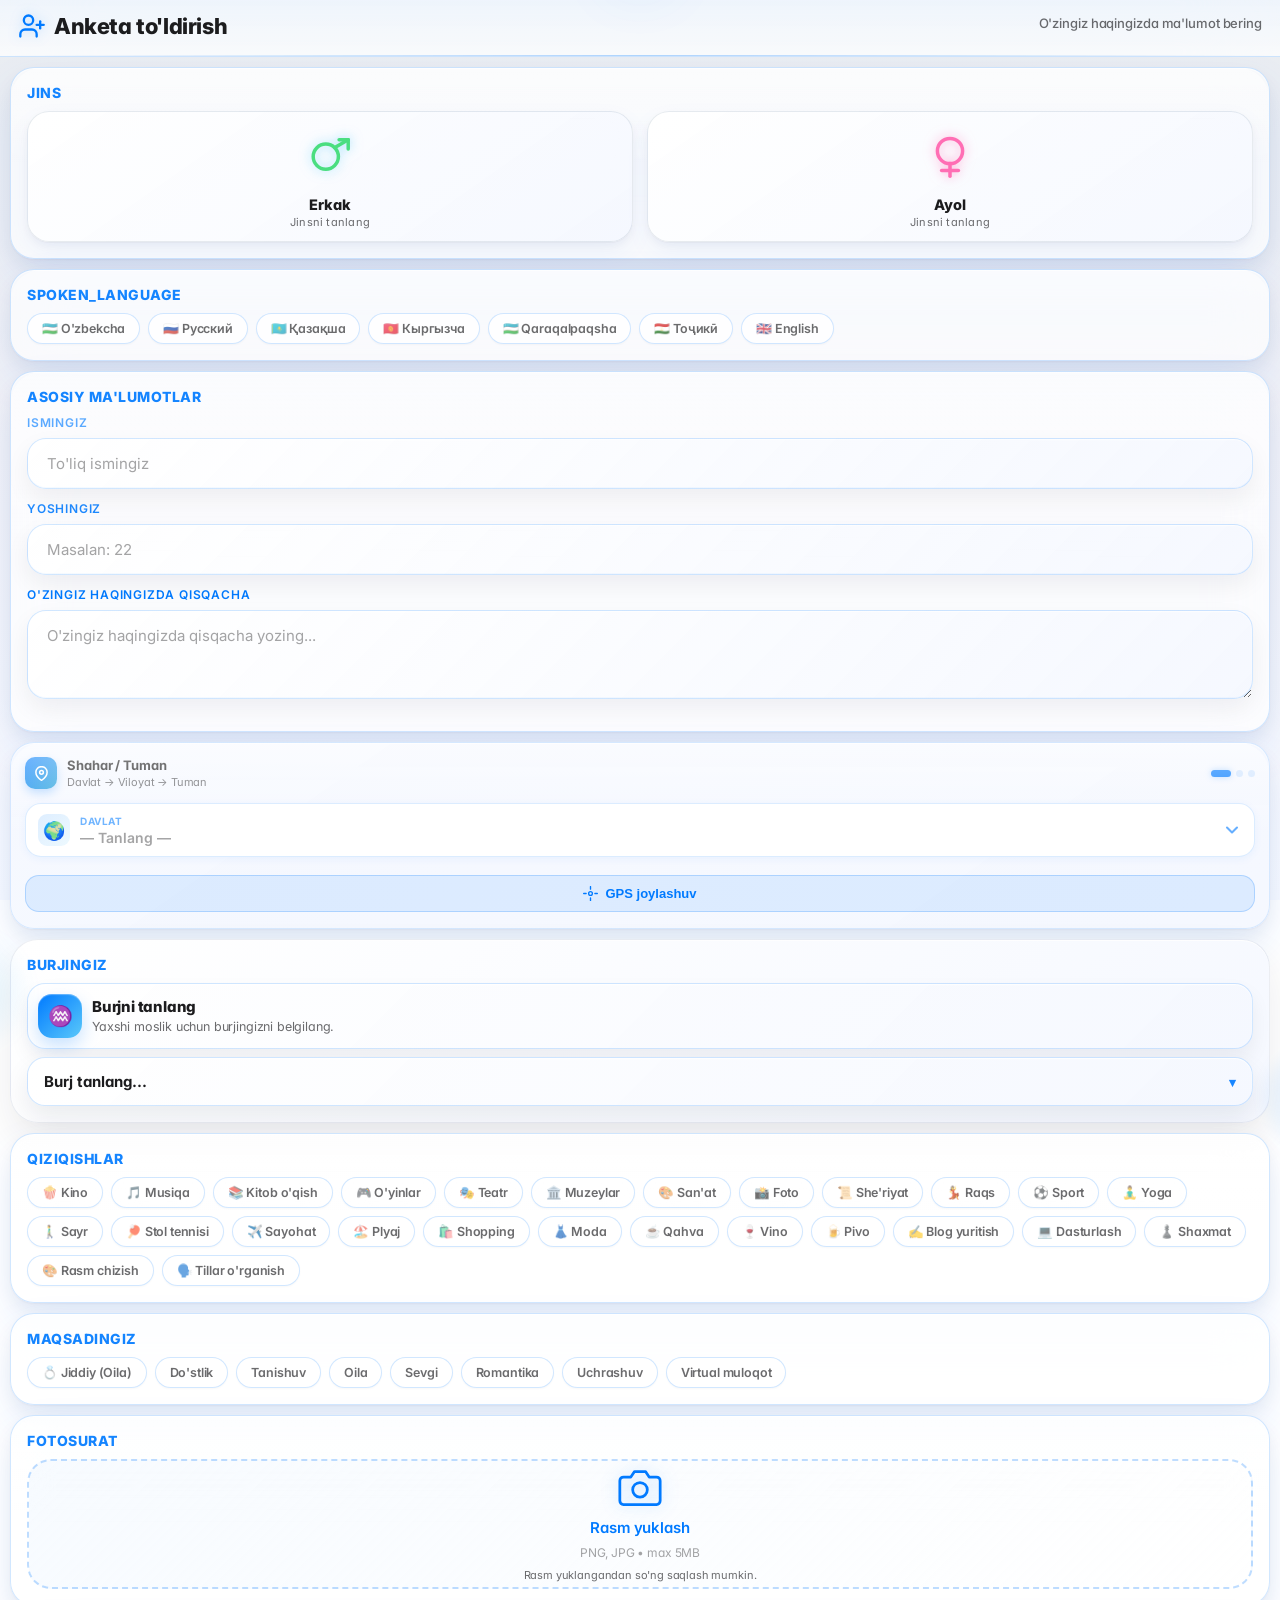
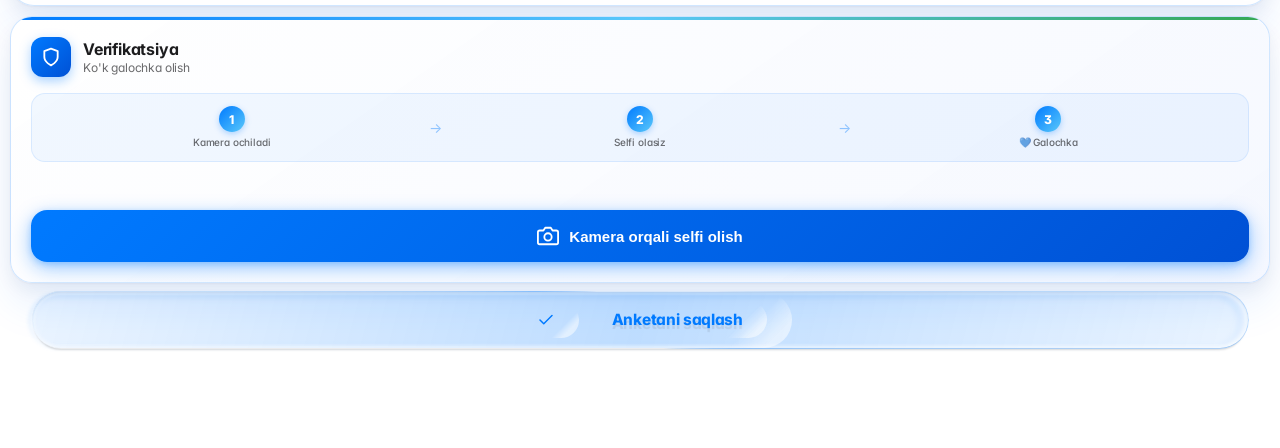
==== commit ad439244: "Update index.html" ====
--- a/index.html
+++ b/index.html
@@ -180,7 +180,7 @@
     </div>
     <div class="anon-header-actions">
       <button class="anon-header-btn anon-header-btn-danger" onclick="openReportModal(currentChatPartner && currentChatPartner.user ? currentChatPartner.user.telegram_id : null, 'chat')" data-i18n-title="report_btn_title" title="Shikoyat">
-        <svg width="20" height="20" viewBox="0 0 24 24" fill="none" stroke="currentColor" stroke-width="2" stroke-linecap="round" stroke-linejoin="round"><path d="M4 15s1-1 4-1 5 2 8 2 4-1 4-1V3s-1 1-4 1-5-2-8-2-4 1-4 1z"/><line x1="4" y1="22" x2="4" y2="15"/></svg>
+        <svg width="20" height="20" viewBox="0 0 24 24" fill="none" stroke="currentColor" stroke-width="2" stroke-linecap="round" stroke-linejoin="round"><path d="M10.29 3.86 1.82 18a2 2 0 0 0 1.71 3h16.94a2 2 0 0 0 1.71-3L13.71 3.86a2 2 0 0 0-3.42 0z"/><line x1="12" y1="9" x2="12" y2="13"/><line x1="12" y1="17" x2="12.01" y2="17"/></svg>
       </button>
     </div>
   </div>
@@ -226,7 +226,7 @@
         <svg width="20" height="20" viewBox="0 0 24 24" fill="none" stroke="currentColor" stroke-width="2" stroke-linecap="round" stroke-linejoin="round"><path d="M1 12s4-8 11-8 11 8 11 8-4 8-11 8-11-8-11-8z"/><circle cx="12" cy="12" r="3"/></svg>
       </button>
       <button class="anon-header-btn anon-header-btn-danger" onclick="openReportModal(null, 'anon_chat')" data-i18n-title="report_btn_title" title="Shikoyat">
-        <svg width="20" height="20" viewBox="0 0 24 24" fill="none" stroke="currentColor" stroke-width="2" stroke-linecap="round" stroke-linejoin="round"><path d="M4 15s1-1 4-1 5 2 8 2 4-1 4-1V3s-1 1-4 1-5-2-8-2-4 1-4 1z"/><line x1="4" y1="22" x2="4" y2="15"/></svg>
+        <svg width="20" height="20" viewBox="0 0 24 24" fill="none" stroke="currentColor" stroke-width="2" stroke-linecap="round" stroke-linejoin="round"><path d="M10.29 3.86 1.82 18a2 2 0 0 0 1.71 3h16.94a2 2 0 0 0 1.71-3L13.71 3.86a2 2 0 0 0-3.42 0z"/><line x1="12" y1="9" x2="12" y2="13"/><line x1="12" y1="17" x2="12.01" y2="17"/></svg>
       </button>
       <button class="anon-header-btn anon-header-btn-danger" onclick="disconnectAnonChat()" data-i18n-title="anon_disconnect_btn" title="Ajratish">
         <svg width="20" height="20" viewBox="0 0 24 24" fill="none" stroke="currentColor" stroke-width="2" stroke-linecap="round" stroke-linejoin="round"><line x1="18" y1="6" x2="6" y2="18"/><line x1="6" y1="6" x2="18" y2="18"/></svg>
@@ -297,6 +297,19 @@
         <span class="gender-label" data-i18n="female">Ayol</span>
         <span class="gender-note" data-i18n="select_gender">Jinsni tanlang</span>
       </div>
+    </div>
+  </div>
+
+  <div class="card">
+    <div class="section-title" data-i18n="spoken_language">So'zlashuv tili</div>
+    <div class="chips-wrap" id="spoken-lang-chips">
+      <div class="chip" data-lang="uz" onclick="selectSpokenLanguage('uz')">🇺🇿 O'zbekcha</div>
+      <div class="chip" data-lang="ru" onclick="selectSpokenLanguage('ru')">🇷🇺 Русский</div>
+      <div class="chip" data-lang="kk" onclick="selectSpokenLanguage('kk')">🇰🇿 Қазақша</div>
+      <div class="chip" data-lang="ky" onclick="selectSpokenLanguage('ky')">🇰🇬 Кыргызча</div>
+      <div class="chip" data-lang="kaa" onclick="selectSpokenLanguage('kaa')">🇺🇿 Qaraqalpaqsha</div>
+      <div class="chip" data-lang="tg" onclick="selectSpokenLanguage('tg')">🇹🇯 Тоҷикӣ</div>
+      <div class="chip" data-lang="en" onclick="selectSpokenLanguage('en')">🇬🇧 English</div>
     </div>
   </div>
 
@@ -754,6 +767,16 @@
           </div>
           <input type="hidden" id="sf-city" />
         </div>
+      </div>
+      <div class="section-title" style="margin-top:16px;" data-i18n="spoken_language">So'zlashuv tili</div>
+      <div class="chips-wrap" id="sf-spoken-lang-chips">
+        <div class="chip" data-lang="uz" onclick="selectSearchSpokenLanguage('uz')">🇺🇿 O'zbekcha</div>
+        <div class="chip" data-lang="ru" onclick="selectSearchSpokenLanguage('ru')">🇷🇺 Русский</div>
+        <div class="chip" data-lang="kk" onclick="selectSearchSpokenLanguage('kk')">🇰🇿 Қазақша</div>
+        <div class="chip" data-lang="ky" onclick="selectSearchSpokenLanguage('ky')">🇰🇬 Кыргызча</div>
+        <div class="chip" data-lang="kaa" onclick="selectSearchSpokenLanguage('kaa')">🇺🇿 Qaraqalpaqsha</div>
+        <div class="chip" data-lang="tg" onclick="selectSearchSpokenLanguage('tg')">🇹🇯 Тоҷикӣ</div>
+        <div class="chip" data-lang="en" onclick="selectSearchSpokenLanguage('en')">🇬🇧 English</div>
       </div>
       <div class="section-title" style="margin-top:16px;" data-i18n="goal">Maqsad</div>
       <div class="chips-wrap" id="sf-goals-chips">
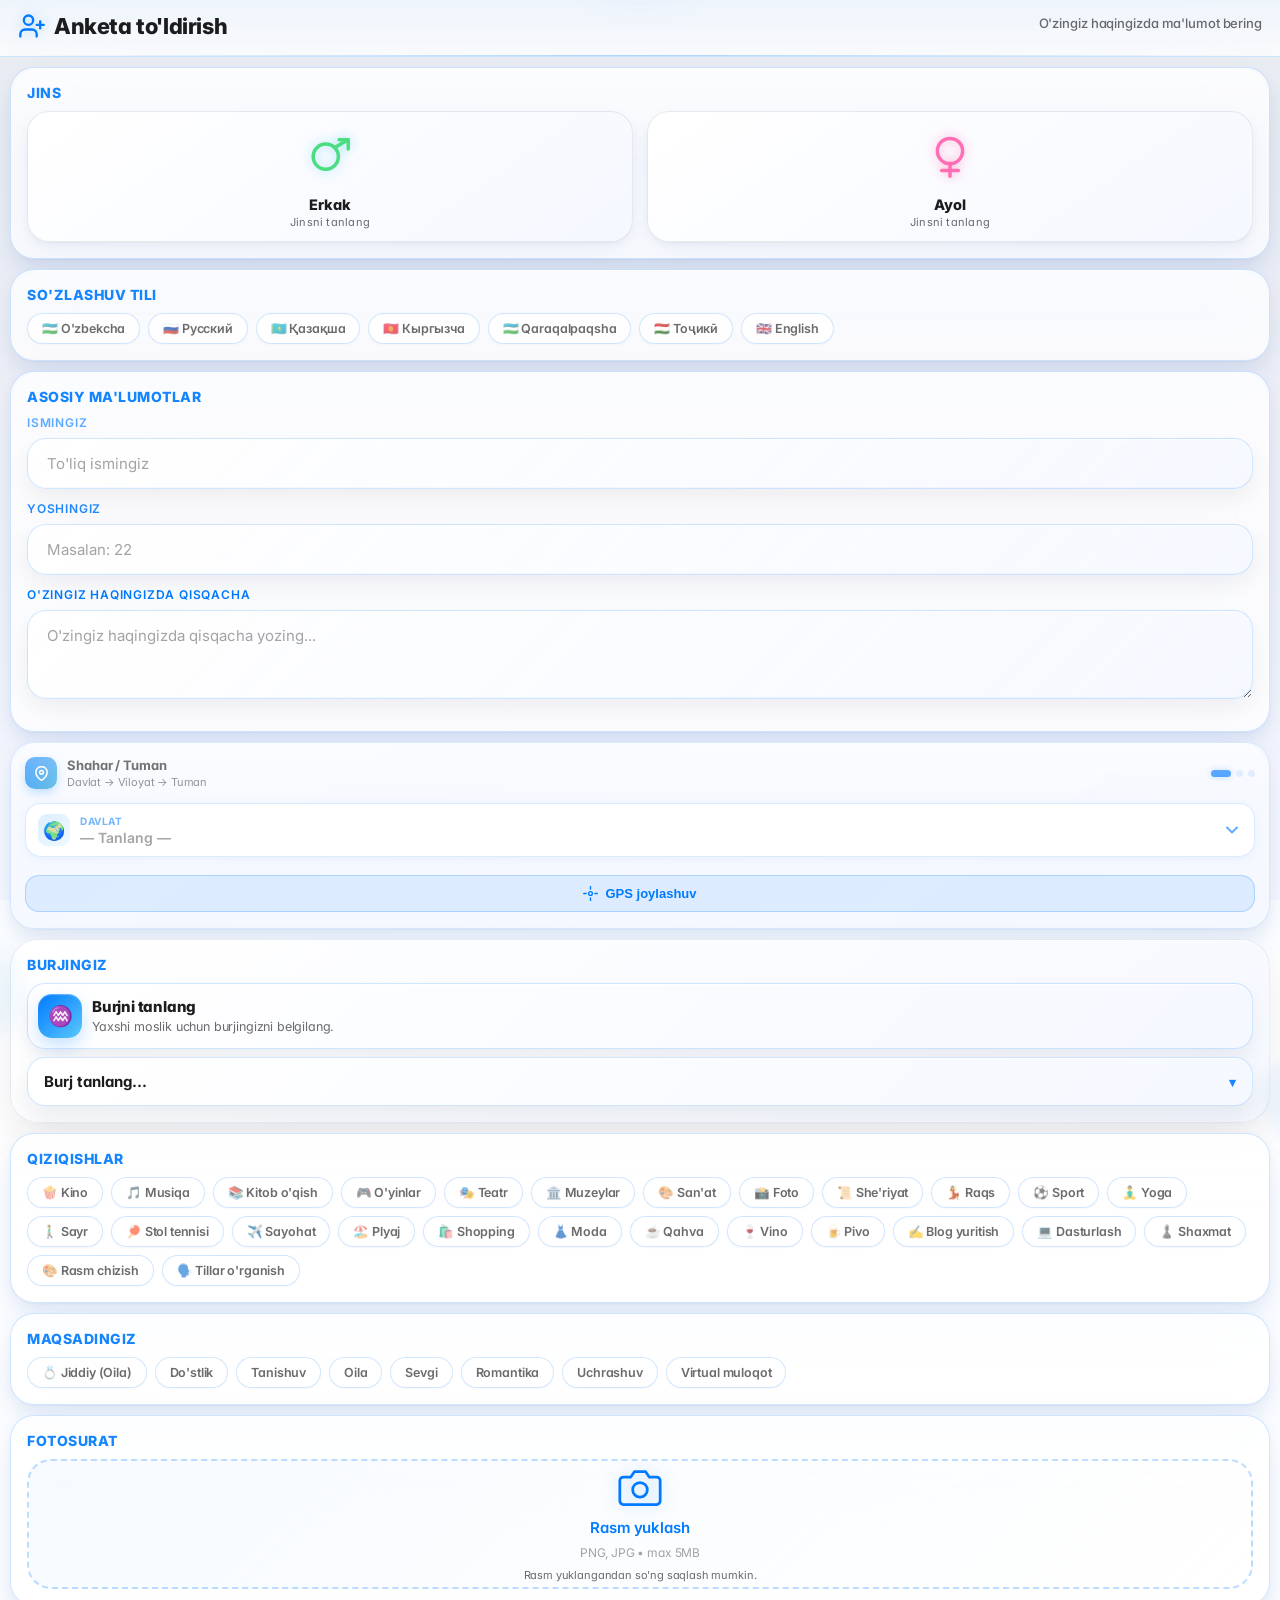
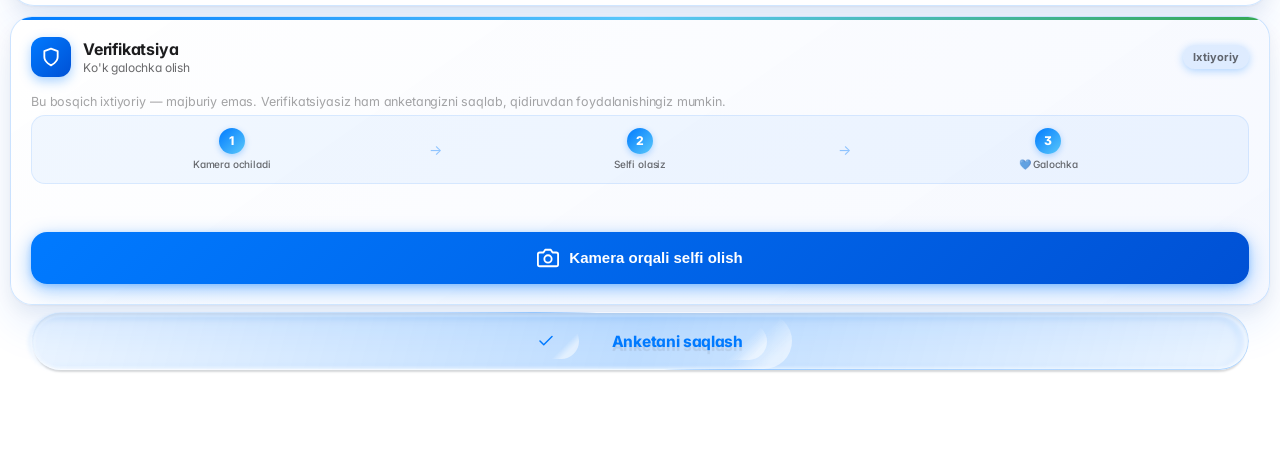
==== commit d60c1aa0: "Update index.html" ====
--- a/index.html
+++ b/index.html
@@ -497,10 +497,17 @@
           <div class="verif-sub" data-i18n="verif_sub">Ko'k galochka olish</div>
         </div>
       </div>
+      <span id="verif-optional-badge" class="verif-badge-pill" style="background:var(--accent-tint-10, rgba(0,0,0,0.06));color:var(--text-secondary);">
+        <span data-i18n="verif_optional_badge">Ixtiyoriy</span>
+      </span>
       <span id="verified-badge-form" class="verif-badge-pill" style="display:none;">
         <svg width="11" height="11" viewBox="0 0 24 24" fill="none" stroke="white" stroke-width="3" stroke-linecap="round" stroke-linejoin="round"><polyline points="20 6 9 17 4 12"/></svg>
         <span data-i18n="verif_confirmed">Tasdiqlangan</span>
       </span>
+    </div>
+
+    <div class="verif-optional-note" style="font-size:12.5px;color:var(--text-tertiary);line-height:1.4;margin-top:6px;margin-bottom:4px;" data-i18n="verif_optional_note">
+      Bu bosqich ixtiyoriy — majburiy emas. Verifikatsiyasiz ham anketangizni saqlab, qidiruvdan foydalanishingiz mumkin.
     </div>
 
     <div class="verif-steps-row">
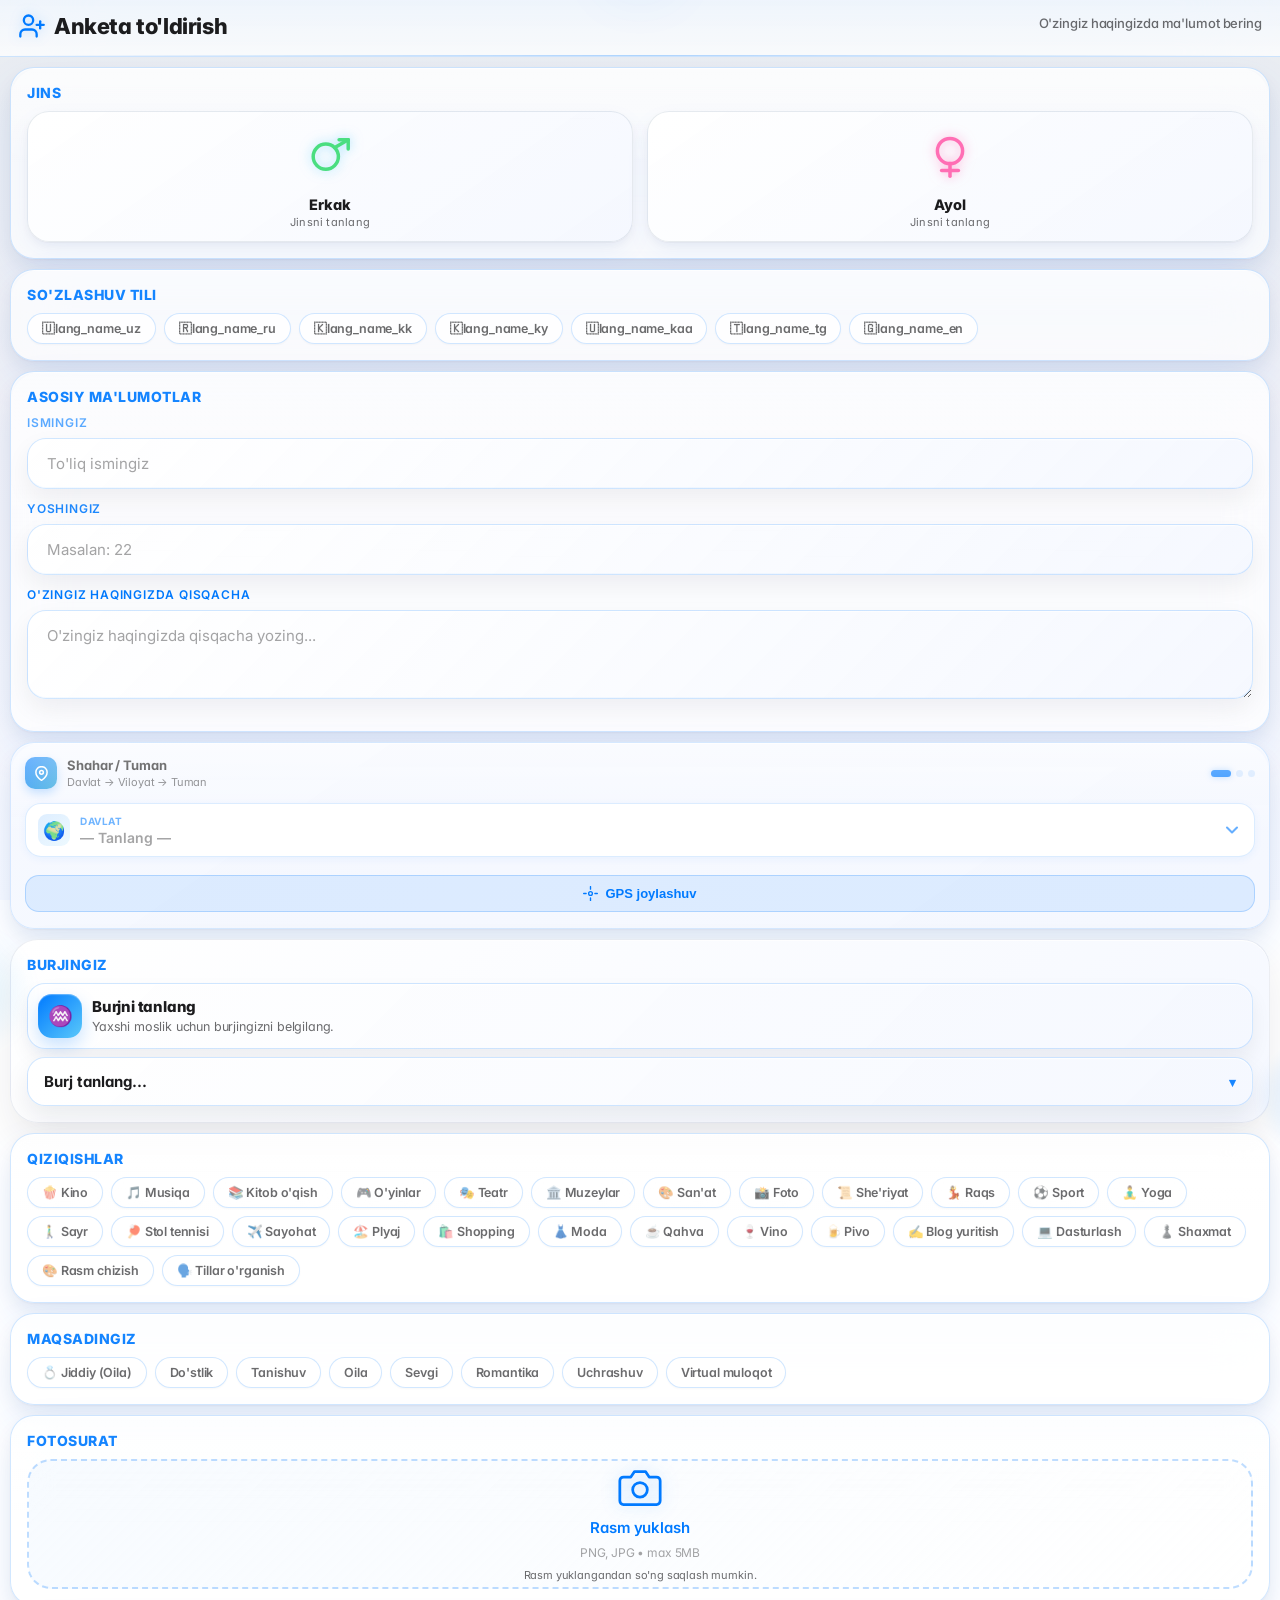
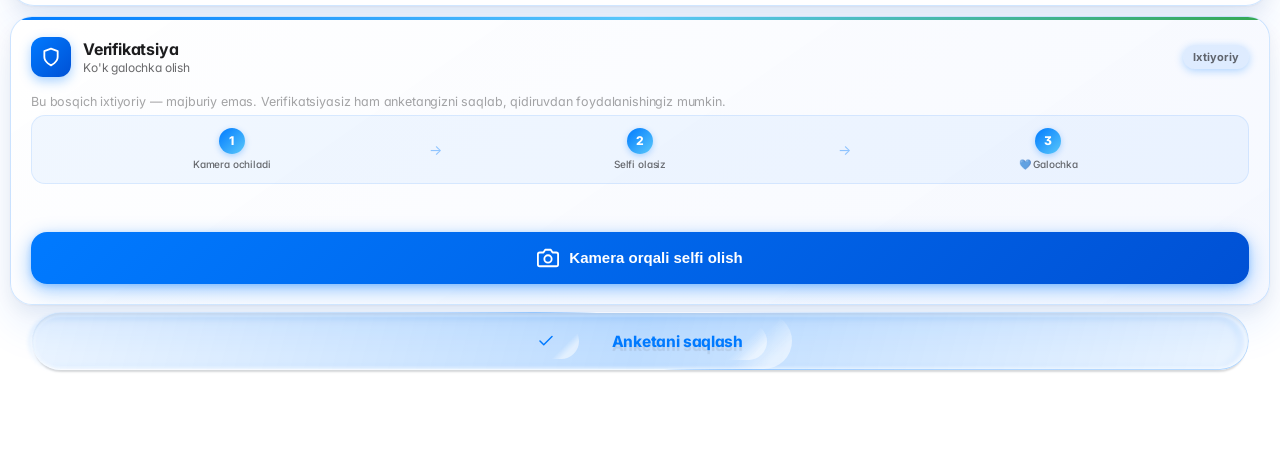
==== commit 5edb1a00: "Update index.html" ====
--- a/index.html
+++ b/index.html
@@ -303,13 +303,13 @@
   <div class="card">
     <div class="section-title" data-i18n="spoken_language">So'zlashuv tili</div>
     <div class="chips-wrap" id="spoken-lang-chips">
-      <div class="chip" data-lang="uz" onclick="selectSpokenLanguage('uz')">🇺🇿 O'zbekcha</div>
-      <div class="chip" data-lang="ru" onclick="selectSpokenLanguage('ru')">🇷🇺 Русский</div>
-      <div class="chip" data-lang="kk" onclick="selectSpokenLanguage('kk')">🇰🇿 Қазақша</div>
-      <div class="chip" data-lang="ky" onclick="selectSpokenLanguage('ky')">🇰🇬 Кыргызча</div>
-      <div class="chip" data-lang="kaa" onclick="selectSpokenLanguage('kaa')">🇺🇿 Qaraqalpaqsha</div>
-      <div class="chip" data-lang="tg" onclick="selectSpokenLanguage('tg')">🇹🇯 Тоҷикӣ</div>
-      <div class="chip" data-lang="en" onclick="selectSpokenLanguage('en')">🇬🇧 English</div>
+      <div class="chip" data-lang="uz" data-i18n-chip="lang_name_uz" onclick="selectSpokenLanguage('uz')">🇺🇿 O'zbekcha</div>
+      <div class="chip" data-lang="ru" data-i18n-chip="lang_name_ru" onclick="selectSpokenLanguage('ru')">🇷🇺 Русский</div>
+      <div class="chip" data-lang="kk" data-i18n-chip="lang_name_kk" onclick="selectSpokenLanguage('kk')">🇰🇿 Қазақша</div>
+      <div class="chip" data-lang="ky" data-i18n-chip="lang_name_ky" onclick="selectSpokenLanguage('ky')">🇰🇬 Кыргызча</div>
+      <div class="chip" data-lang="kaa" data-i18n-chip="lang_name_kaa" onclick="selectSpokenLanguage('kaa')">🇺🇿 Qaraqalpaqsha</div>
+      <div class="chip" data-lang="tg" data-i18n-chip="lang_name_tg" onclick="selectSpokenLanguage('tg')">🇹🇯 Тоҷикӣ</div>
+      <div class="chip" data-lang="en" data-i18n-chip="lang_name_en" onclick="selectSpokenLanguage('en')">🇬🇧 English</div>
     </div>
   </div>
 
@@ -777,13 +777,13 @@
       </div>
       <div class="section-title" style="margin-top:16px;" data-i18n="spoken_language">So'zlashuv tili</div>
       <div class="chips-wrap" id="sf-spoken-lang-chips">
-        <div class="chip" data-lang="uz" onclick="selectSearchSpokenLanguage('uz')">🇺🇿 O'zbekcha</div>
-        <div class="chip" data-lang="ru" onclick="selectSearchSpokenLanguage('ru')">🇷🇺 Русский</div>
-        <div class="chip" data-lang="kk" onclick="selectSearchSpokenLanguage('kk')">🇰🇿 Қазақша</div>
-        <div class="chip" data-lang="ky" onclick="selectSearchSpokenLanguage('ky')">🇰🇬 Кыргызча</div>
-        <div class="chip" data-lang="kaa" onclick="selectSearchSpokenLanguage('kaa')">🇺🇿 Qaraqalpaqsha</div>
-        <div class="chip" data-lang="tg" onclick="selectSearchSpokenLanguage('tg')">🇹🇯 Тоҷикӣ</div>
-        <div class="chip" data-lang="en" onclick="selectSearchSpokenLanguage('en')">🇬🇧 English</div>
+        <div class="chip" data-lang="uz" data-i18n-chip="lang_name_uz" onclick="selectSearchSpokenLanguage('uz')">🇺🇿 O'zbekcha</div>
+        <div class="chip" data-lang="ru" data-i18n-chip="lang_name_ru" onclick="selectSearchSpokenLanguage('ru')">🇷🇺 Русский</div>
+        <div class="chip" data-lang="kk" data-i18n-chip="lang_name_kk" onclick="selectSearchSpokenLanguage('kk')">🇰🇿 Қазақша</div>
+        <div class="chip" data-lang="ky" data-i18n-chip="lang_name_ky" onclick="selectSearchSpokenLanguage('ky')">🇰🇬 Кыргызча</div>
+        <div class="chip" data-lang="kaa" data-i18n-chip="lang_name_kaa" onclick="selectSearchSpokenLanguage('kaa')">🇺🇿 Qaraqalpaqsha</div>
+        <div class="chip" data-lang="tg" data-i18n-chip="lang_name_tg" onclick="selectSearchSpokenLanguage('tg')">🇹🇯 Тоҷикӣ</div>
+        <div class="chip" data-lang="en" data-i18n-chip="lang_name_en" onclick="selectSearchSpokenLanguage('en')">🇬🇧 English</div>
       </div>
       <div class="section-title" style="margin-top:16px;" data-i18n="goal">Maqsad</div>
       <div class="chips-wrap" id="sf-goals-chips">
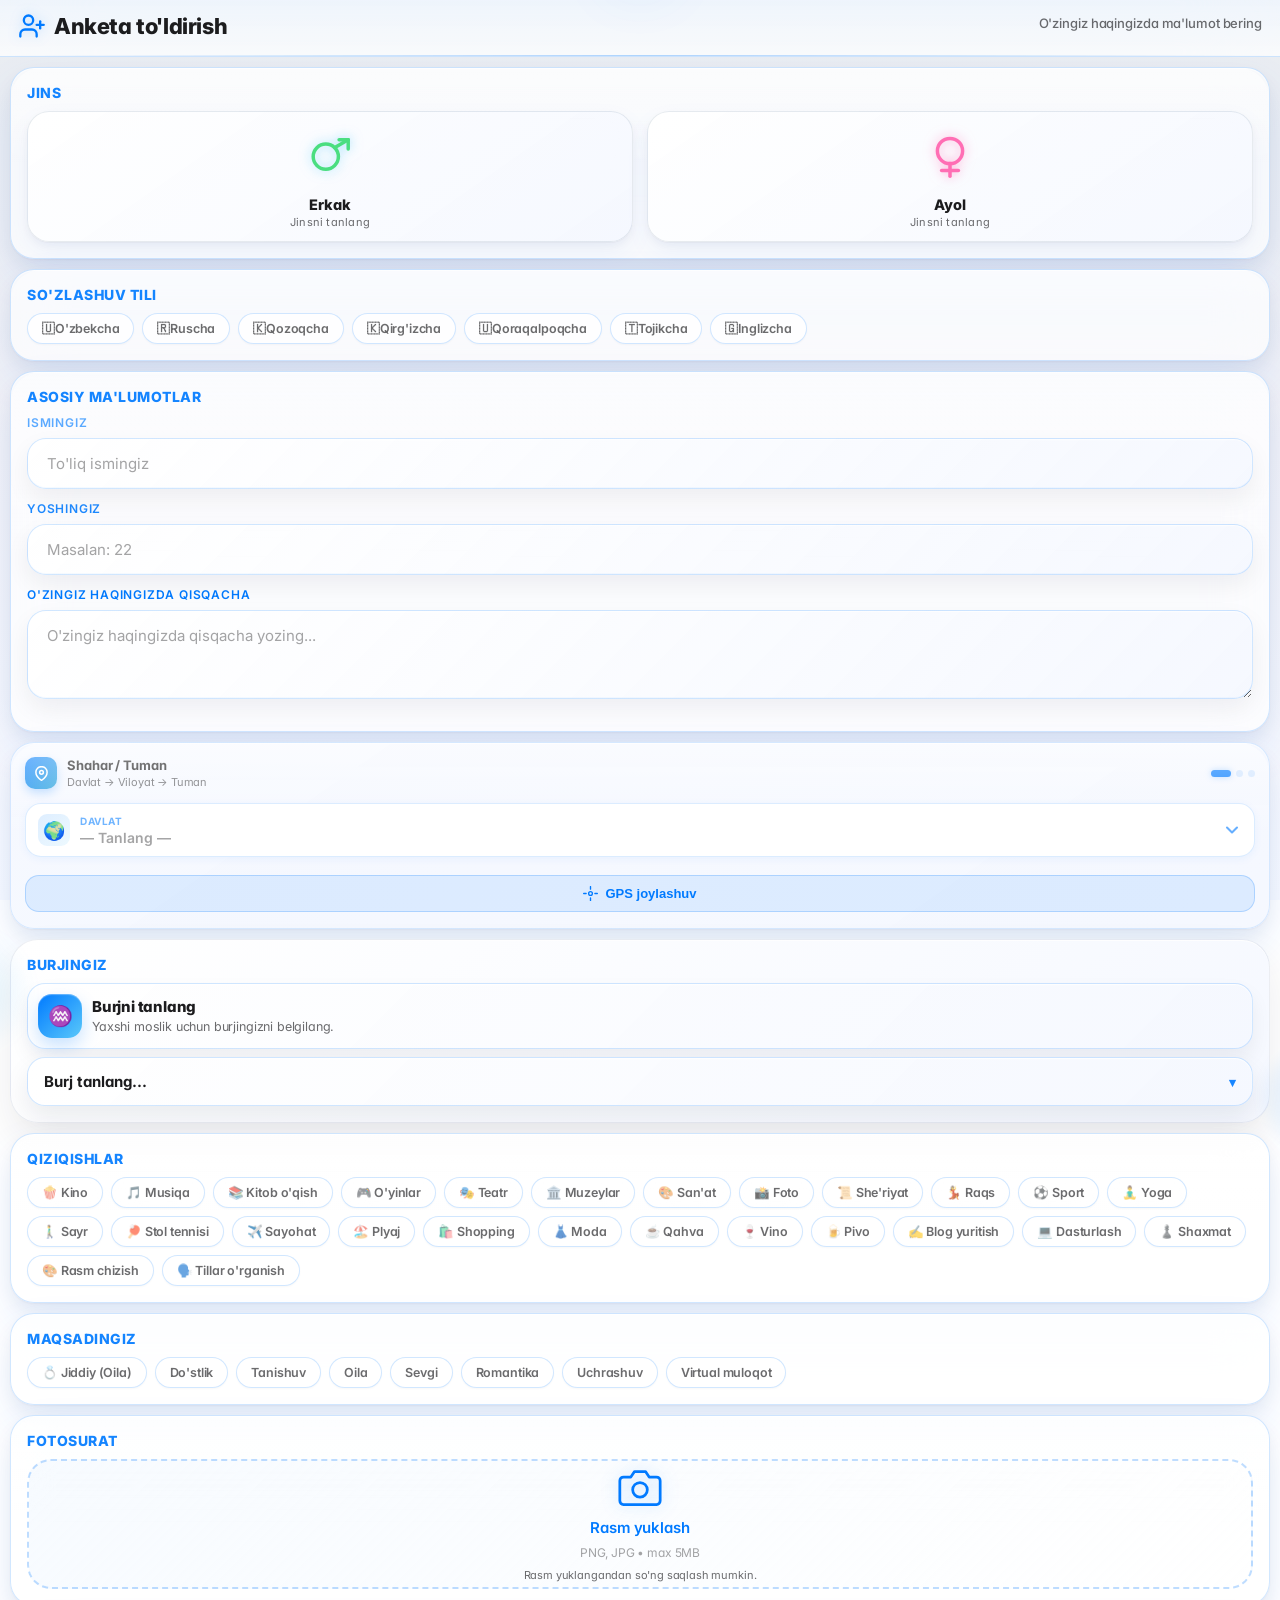
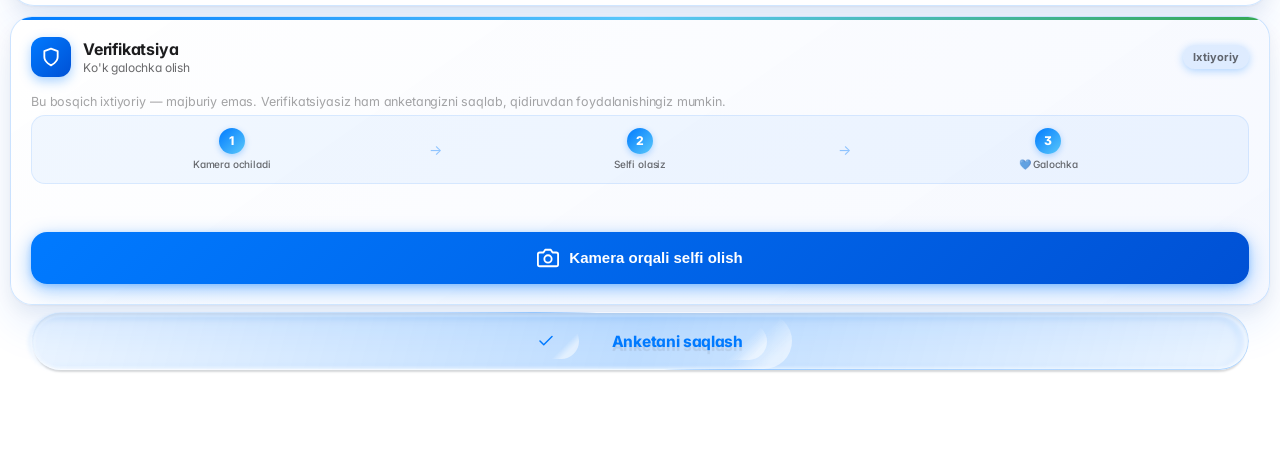
==== commit 5c204c68: "Update index.html" ====
--- a/index.html
+++ b/index.html
@@ -1157,7 +1157,7 @@
       <p style="color:var(--text-secondary); font-size:14px; line-height:1.4;" data-i18n="report_sub">Sababni tanlang. Shikoyatingiz maxfiy qoladi.</p>
     </div>
     <div id="report-category-list" style="display:flex; flex-direction:column; gap:8px; margin-bottom:14px;"></div>
-    <textarea id="report-description-input" data-i18n-placeholder="report_description_placeholder" placeholder="Qo'shimcha izoh (ixtiyoriy)..." maxlength="500" style="width:100%; box-sizing:border-box; min-height:70px; padding:12px 16px; border:1.5px solid var(--accent-tint-18); border-radius:16px; font-family:inherit; font-size:14px; resize:none; outline:none; margin-bottom:14px;"></textarea>
+    <textarea id="report-description-input" data-i18n-placeholder="report_description_placeholder" placeholder="Qo'shimcha izoh (ixtiyoriy)..." maxlength="500" style="width:100%; box-sizing:border-box; min-height:70px; padding:12px 16px; border:1.5px solid var(--accent-tint-18); border-radius:16px; font-family:inherit; font-size:14px; resize:none; outline:none; margin-bottom:14px; background:var(--card-bg,#fff); color:var(--text-primary);"></textarea>
     <button class="btn-primary" id="report-submit-btn" onclick="submitReport()" style="width:100%; box-sizing:border-box; padding:16px; border-radius:999rem;" disabled>
       <span data-i18n="report_submit">Shikoyat yuborish</span>
     </button>
--- a/style.css
+++ b/style.css
@@ -2023,7 +2023,10 @@
   align-items: stretch;
   justify-content: center;
   padding: 0;
-  background: var(--bg);
+  /* Kunduzgi rejimda umumiy fon oq bo'lishi kerak (avval --bg ishlatilgan,
+     u kulrang #F2F2F7 bo'lgani uchun rasmning bo'sh joylarida kulrang
+     ko'rinib qolar edi) */
+  background: #ffffff;
   -webkit-backdrop-filter: none;
   backdrop-filter: none;
   position: fixed;
@@ -2038,7 +2041,8 @@
   max-height: 100vh;
   min-height: 100vh;
   border-radius: 0;
-  background: var(--bg);
+  /* Xuddi shu sababdan bu yerda ham oq fon */
+  background: #ffffff;
   -webkit-backdrop-filter: none;
   backdrop-filter: none;
   border: none;
@@ -2139,6 +2143,11 @@
   flex-direction: column;
   height: 100%;
   min-height: 0;
+  /* Kunduzgi rejimda pastki tarafda kulrang (--bg) ko'rinib qolmasligi
+     uchun, karta atrofidagi bo'sh joylar bilan bir xil - toza oq bo'lsin */
+  background: #ffffff;
+}
+body.dark-theme .search-results-panel-body {
   background: var(--bg);
 }
 
@@ -3271,12 +3280,27 @@
   flex: 1 1 auto;
   height: 100%;
   min-height: 0;
-  background: #ffffff;
+  background: linear-gradient(160deg, #eef1f6, #dfe4ec);
   display: flex;
   align-items: center;
   justify-content: center;
   position: relative;
   overflow: hidden;
+}
+
+/* Rasm to'liq to'ldirmagan joylarni (letterbox) chiroyli qilish uchun -
+   xuddi shu rasmning xiralashtirilgan (blur) nusxasi fon sifatida
+   qo'yiladi, shunda kunduzgi ham, tungi rejimda ham qattiq oq/qora
+   "bo'sh joy" ko'rinmaydi, balki rasmning o'zidan olingan uyg'un fon bo'ladi */
+.tinder-photo-bg {
+  position: absolute;
+  inset: -24px;
+  background-size: cover;
+  background-position: center;
+  filter: blur(34px) saturate(160%) brightness(0.88);
+  transform: scale(1.15);
+  z-index: 0;
+  pointer-events: none;
 }
 
 .tinder-photo img {
@@ -3284,8 +3308,9 @@
   height: 100%;
   object-fit: contain;
   object-position: center center;
-  background: #ffffff;
-  position: absolute;
+  background: transparent;
+  position: relative;
+  z-index: 1;
   inset: 0;
 }
 
@@ -3322,6 +3347,11 @@
   height: 62%;
   z-index: 2;
   pointer-events: none;
+  background: transparent;
+}
+
+/* Preserve dark gradient in night/dark theme */
+body.dark-theme .tinder-photo .tinder-photo-gradient {
   background: linear-gradient(
     to top,
     rgba(0,0,0,0.88) 0%,
@@ -3330,6 +3360,92 @@
     rgba(0,0,0,0.05) 88%,
     transparent 100%
   );
+}
+
+/* Rasmi bo'lmagan (faqat emoji-avatar ko'rsatiladigan) nomzod kartalarida
+   fon allaqachon oq (kunduzgi) yoki qora (tungi), shuning uchun pastdagi
+   knopkalar/matn ostidagi standart QORA gradient kunduzgi rejimda g'alati,
+   kulrangsimon dog' bo'lib ko'rinardi. Bunday holatda gradient va matn
+   ranglari fonga mos moslashtiriladi. */
+.tinder-photo.no-photo .tinder-photo-gradient {
+  background: linear-gradient(
+    to top,
+    rgba(255,255,255,0.97) 0%,
+    rgba(255,255,255,0.9) 32%,
+    rgba(255,255,255,0.65) 60%,
+    rgba(255,255,255,0.2) 88%,
+    transparent 100%
+  );
+}
+.tinder-photo.no-photo .tinder-name-row,
+.tinder-photo.no-photo .tinder-photo-name {
+  color: var(--text-primary);
+  text-shadow: none;
+}
+.tinder-photo.no-photo .tinder-photo-meta,
+.tinder-photo.no-photo .tinder-job-text,
+.tinder-photo.no-photo .tinder-about-text,
+.tinder-photo.no-photo .tinder-photo-about {
+  color: var(--text-secondary);
+  text-shadow: none;
+}
+.tinder-photo.no-photo .tinder-location-pill {
+  background: rgba(0,122,255,0.08);
+  color: var(--ios-blue);
+  border-color: rgba(0,122,255,0.18);
+}
+.tinder-photo.no-photo .tinder-location-pill svg {
+  color: var(--ios-blue);
+}
+.tinder-photo.no-photo .tinder-tag {
+  background: rgba(0,122,255,0.08);
+  color: var(--text-primary);
+  border-color: rgba(0,122,255,0.16);
+}
+.tinder-photo.no-photo .tinder-tag.tinder-tag-alt {
+  background: rgba(255,45,85,0.1);
+  color: #FF2D55;
+  border-color: rgba(255,45,85,0.22);
+}
+
+/* Tungi rejimda esa qora fon ustida asl (oq matnli, qora gradientli)
+   ko'rinish tabiiy va o'qilishi oson bo'lganidan, shu yerda qaytariladi */
+body.dark-theme .tinder-photo.no-photo .tinder-photo-gradient {
+  background: linear-gradient(
+    to top,
+    rgba(0,0,0,0.88) 0%,
+    rgba(0,0,0,0.72) 32%,
+    rgba(0,0,0,0.38) 60%,
+    rgba(0,0,0,0.05) 88%,
+    transparent 100%
+  );
+}
+body.dark-theme .tinder-photo.no-photo .tinder-name-row,
+body.dark-theme .tinder-photo.no-photo .tinder-photo-name,
+body.dark-theme .tinder-photo.no-photo .tinder-photo-meta,
+body.dark-theme .tinder-photo.no-photo .tinder-job-text,
+body.dark-theme .tinder-photo.no-photo .tinder-about-text,
+body.dark-theme .tinder-photo.no-photo .tinder-photo-about {
+  color: #fff;
+  text-shadow: 0 2px 12px rgba(0,0,0,0.45);
+}
+body.dark-theme .tinder-photo.no-photo .tinder-location-pill {
+  background: rgba(255,255,255,0.18);
+  color: #fff;
+  border-color: rgba(255,255,255,0.32);
+}
+body.dark-theme .tinder-photo.no-photo .tinder-location-pill svg {
+  color: #fff;
+}
+body.dark-theme .tinder-photo.no-photo .tinder-tag {
+  background: rgba(255,255,255,0.16);
+  color: #fff;
+  border-color: rgba(255,255,255,0.3);
+}
+body.dark-theme .tinder-photo.no-photo .tinder-tag.tinder-tag-alt {
+  background: rgba(255,45,85,0.22);
+  color: #fff;
+  border-color: rgba(255,45,85,0.4);
 }
 
 /* Everything below the top of the name sits INSIDE the photo, overlaid on the gradient */
@@ -3516,6 +3632,15 @@
   -webkit-tap-highlight-color: transparent;
   padding: 0;
   backdrop-filter: blur(10px);
+  -webkit-backdrop-filter: blur(10px);
+  /* backdrop-filter + border-radius:50% birgalikda ishlatilganda ba'zi
+     brauzerlarda (ayniqsa mobil Chrome/Safari) dumaloq tugmaning 4
+     tomonida (tepa/past/chap/o'ng) ingichka oq chiziq artefaktlari paydo
+     bo'ladi - buning sababi filter noto'g'ri klip qilinishi. mask-image
+     bilan shaklni majburan qayta klip qilib, artefaktni yo'q qilamiz. */
+  -webkit-mask-image: -webkit-radial-gradient(circle, #fff 100%, #000 100%);
+  mask-image: radial-gradient(circle, #fff 100%, #000 100%);
+  isolation: isolate;
 }
 
 .tinder-btn:hover {
@@ -3525,13 +3650,16 @@
 .tinder-btn svg {
   display: block;
   pointer-events: none;
+  /* Ikonka tungi va kundizgi rejimda yorqinroq va aniqroq ko'rinishi uchun
+     o'zining rangiga mos yumshoq porlash (glow) qo'shiladi */
+  filter: drop-shadow(0 0 4px currentColor) drop-shadow(0 1px 2px rgba(0,0,0,0.15));
 }
 .tinder-btn:active {
   transform: scale(0.88) !important;
 }
 
 .tinder-btn-back {
-  width: 46px; height: 46px;
+  width: 50px; height: 50px;
   background: rgba(255,200,0,0.12);
   border: 2px solid rgba(255,200,0,0.35);
   font-size: 18px;
@@ -3541,7 +3669,7 @@
 .tinder-btn-back:active { transform: scale(0.88); }
 
 .tinder-btn-nope {
-  width: 58px; height: 58px;
+  width: 62px; height: 62px;
   background: linear-gradient(150deg, rgba(255,255,255,0.96), rgba(255,59,48,0.06));
   border: 2px solid rgba(255,59,48,0.32);
   box-shadow: 0 1px 1px rgba(255,255,255,0.7) inset, 0 10px 28px rgba(255,59,48,0.18);
@@ -3550,7 +3678,7 @@
 .tinder-btn-nope:active { transform: scale(0.88); box-shadow: 0 2px 8px rgba(255,59,48,0.12); }
 
 .tinder-btn-superlike {
-  width: 50px; height: 50px;
+  width: 56px; height: 56px;
   background: linear-gradient(150deg, rgba(255,255,255,0.96), rgba(255,149,0,0.08));
   border: 2px solid rgba(255,149,0,0.32);
   box-shadow: 0 1px 1px rgba(255,255,255,0.7) inset, 0 10px 26px rgba(255,149,0,0.2);
@@ -3558,7 +3686,7 @@
 }
 
 .tinder-btn-like {
-  width: 58px; height: 58px;
+  width: 62px; height: 62px;
   background: linear-gradient(150deg, rgba(255,255,255,0.96), rgba(76,217,100,0.08));
   border: 2px solid rgba(76,217,100,0.38);
   box-shadow: 0 1px 1px rgba(255,255,255,0.7) inset, 0 10px 28px rgba(76,217,100,0.2);
@@ -3566,7 +3694,7 @@
 }
 
 .tinder-btn-msg {
-  width: 46px; height: 46px;
+  width: 50px; height: 50px;
   background: linear-gradient(150deg, rgba(255,255,255,0.96), rgba(0,122,255,0.06));
   border: 2px solid rgba(0,122,255,0.25);
   font-size: 18px;
@@ -6691,6 +6819,12 @@
   border-color: rgba(255,255,255,0.07);
 }
 
+/* Qidiruv natijalari sheeti - tungi rejimda oq emas, qora fon */
+body.dark-theme .search-results-overlay,
+body.dark-theme .search-results-sheet {
+  background: var(--bg) !important;
+}
+
 /* Modal, toast, dropdown, panel kabi "qalqib chiquvchi" elementlar */
 body.dark-theme .toast,
 body.dark-theme .suggestions-box,
@@ -6777,15 +6911,18 @@
   background: linear-gradient(135deg, #202020, #171717) !important;
 }
 
-/* Qidiruv kartasidagi rasm endi to'liq (kesilmasdan) ko'rsatiladi (object-fit: contain),
-   shuning uchun ortiqcha qolgan joy kunduzgi rejimda oq, tungi rejimda esa qora bo'lishi kerak. */
-.tinder-photo,
+/* Qidiruv kartasidagi rasm to'liq (kesilmasdan) ko'rsatiladi (object-fit: contain).
+   Ortiqcha qolgan joy endi rasmning o'zidan olingan xiralashtirilgan (blur)
+   fon bilan to'ldiriladi (.tinder-photo-bg), shuning uchun bu yerda faqat
+   yumshoq zaxira (fallback) fon beriladi, qattiq oq/qora emas. */
 .tinder-photo img {
-  background: #ffffff;
-}
-body.dark-theme .tinder-photo,
-body.dark-theme .tinder-photo img {
-  background: #000000 !important;
+  background: transparent;
+}
+body.dark-theme .tinder-photo {
+  background: linear-gradient(160deg, #1c1c1c, #101010);
+}
+body.dark-theme .tinder-photo-bg {
+  filter: blur(34px) saturate(140%) brightness(0.55);
 }
 
 /* Tinder-uslubidagi kartalar — endi tinder-body/actions rasm ustidagi shaffof overlay,
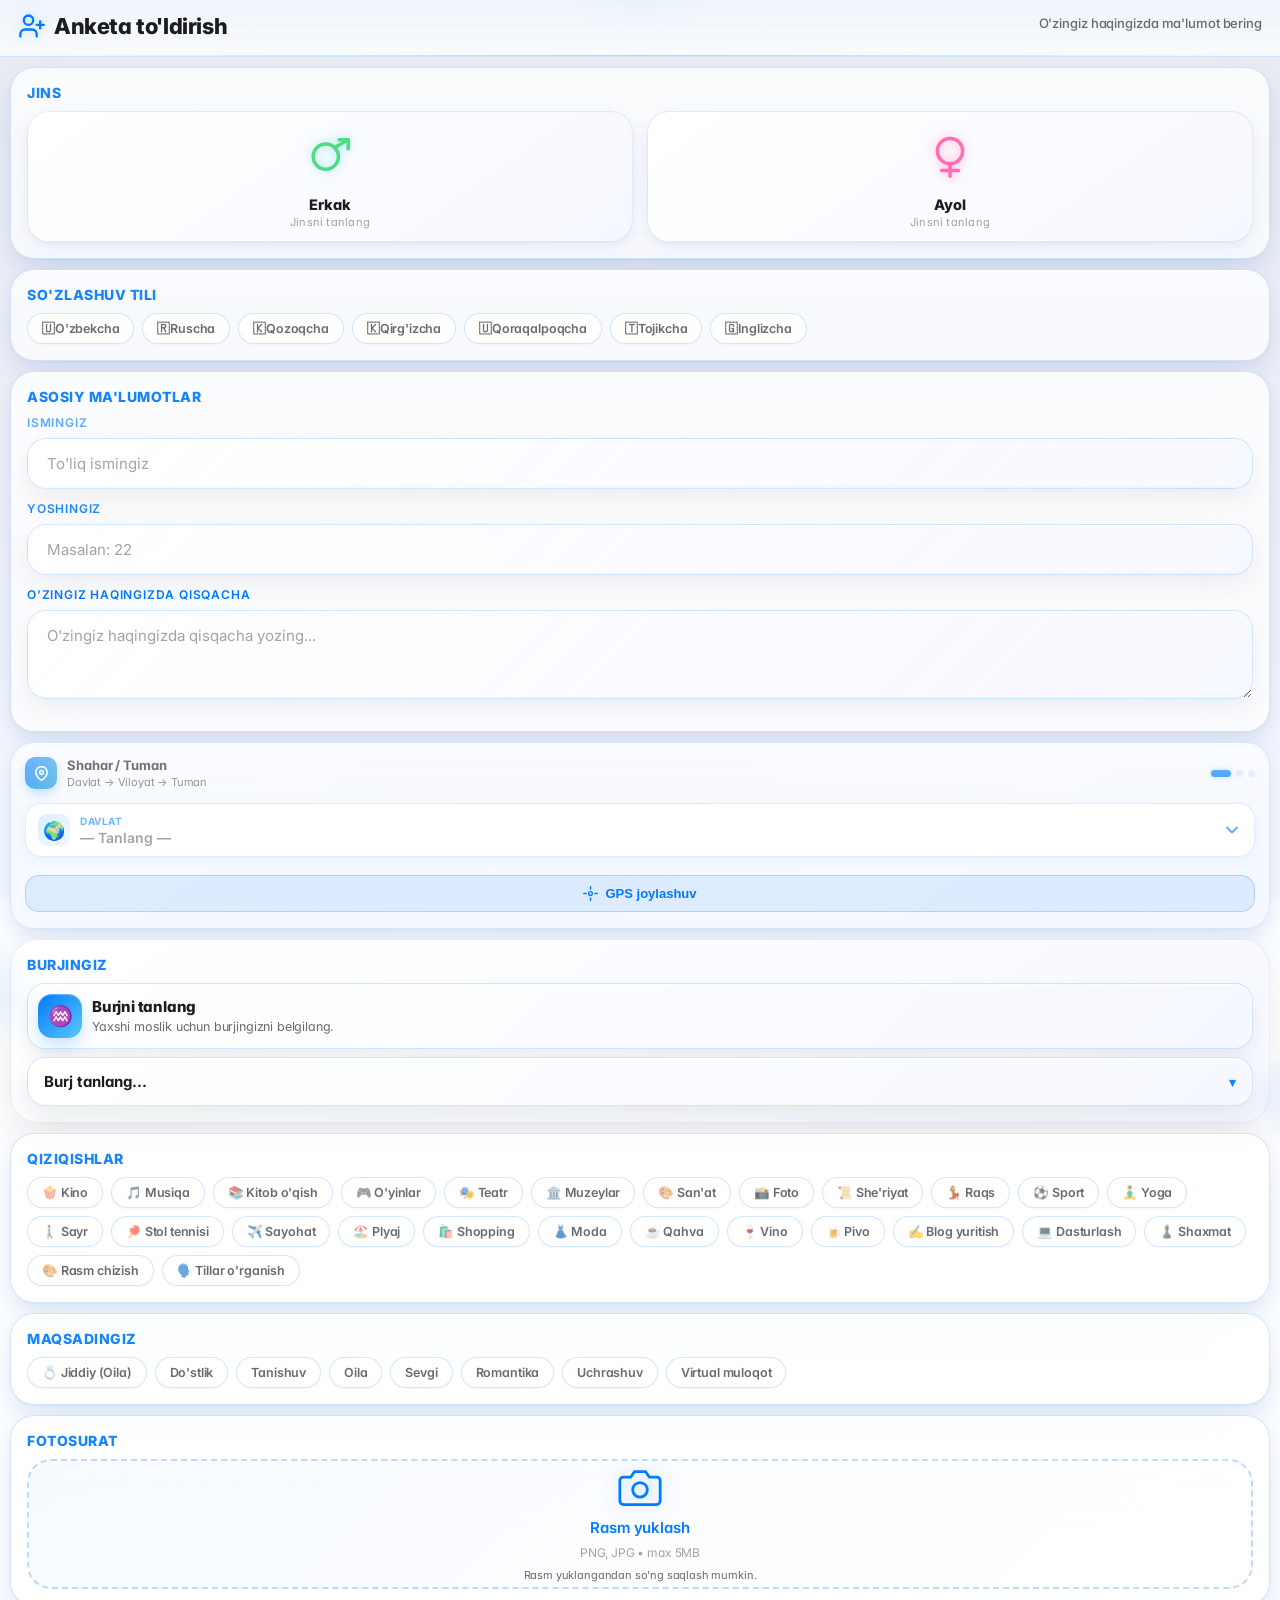
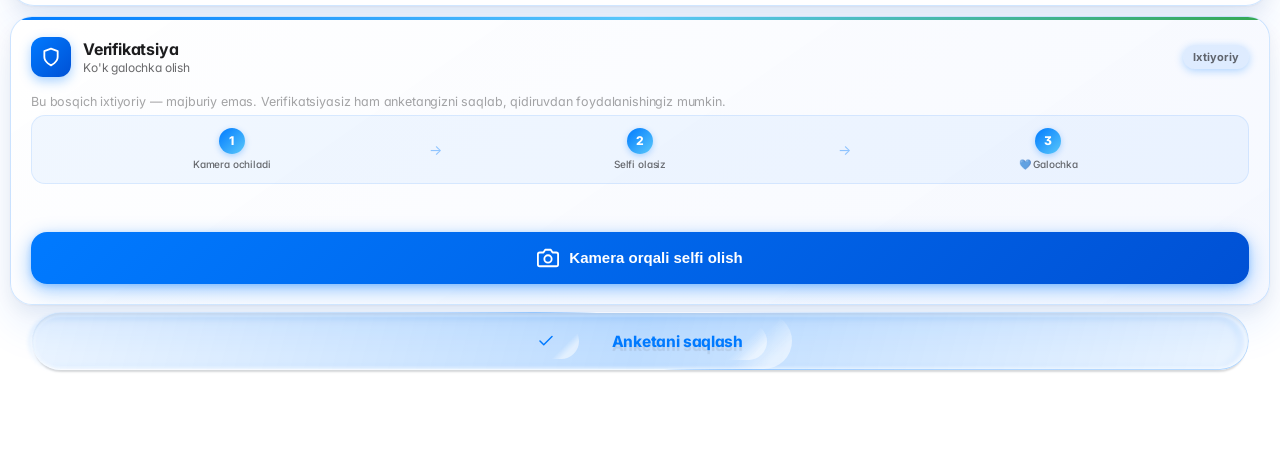
==== commit 268f8ee3: "Update index.html" ====
--- a/index.html
+++ b/index.html
@@ -1152,7 +1152,7 @@
   <div class="modal-content" onclick="event.stopPropagation()">
     <button class="modal-close" onclick="closeReportModal()">✕</button>
     <div style="text-align:center; margin-bottom:16px;">
-      <div style="font-size:40px; margin-bottom:8px;">🚩</div>
+      <div style="font-size:40px; margin-bottom:8px;">⚠️</div>
       <h2 style="font-size:20px; font-weight:800; margin-bottom:4px;" data-i18n="report_title">Shikoyat qilish</h2>
       <p style="color:var(--text-secondary); font-size:14px; line-height:1.4;" data-i18n="report_sub">Sababni tanlang. Shikoyatingiz maxfiy qoladi.</p>
     </div>
--- a/style.css
+++ b/style.css
@@ -864,8 +864,12 @@
 
 .gender-note {
   font-size: 11px;
-  color: var(--text-muted);
+  color: var(--text-tertiary);
   letter-spacing: 0.02em;
+}
+
+#report-description-input::placeholder {
+  color: var(--text-tertiary);
 }
 
 .gender-btn:hover {
